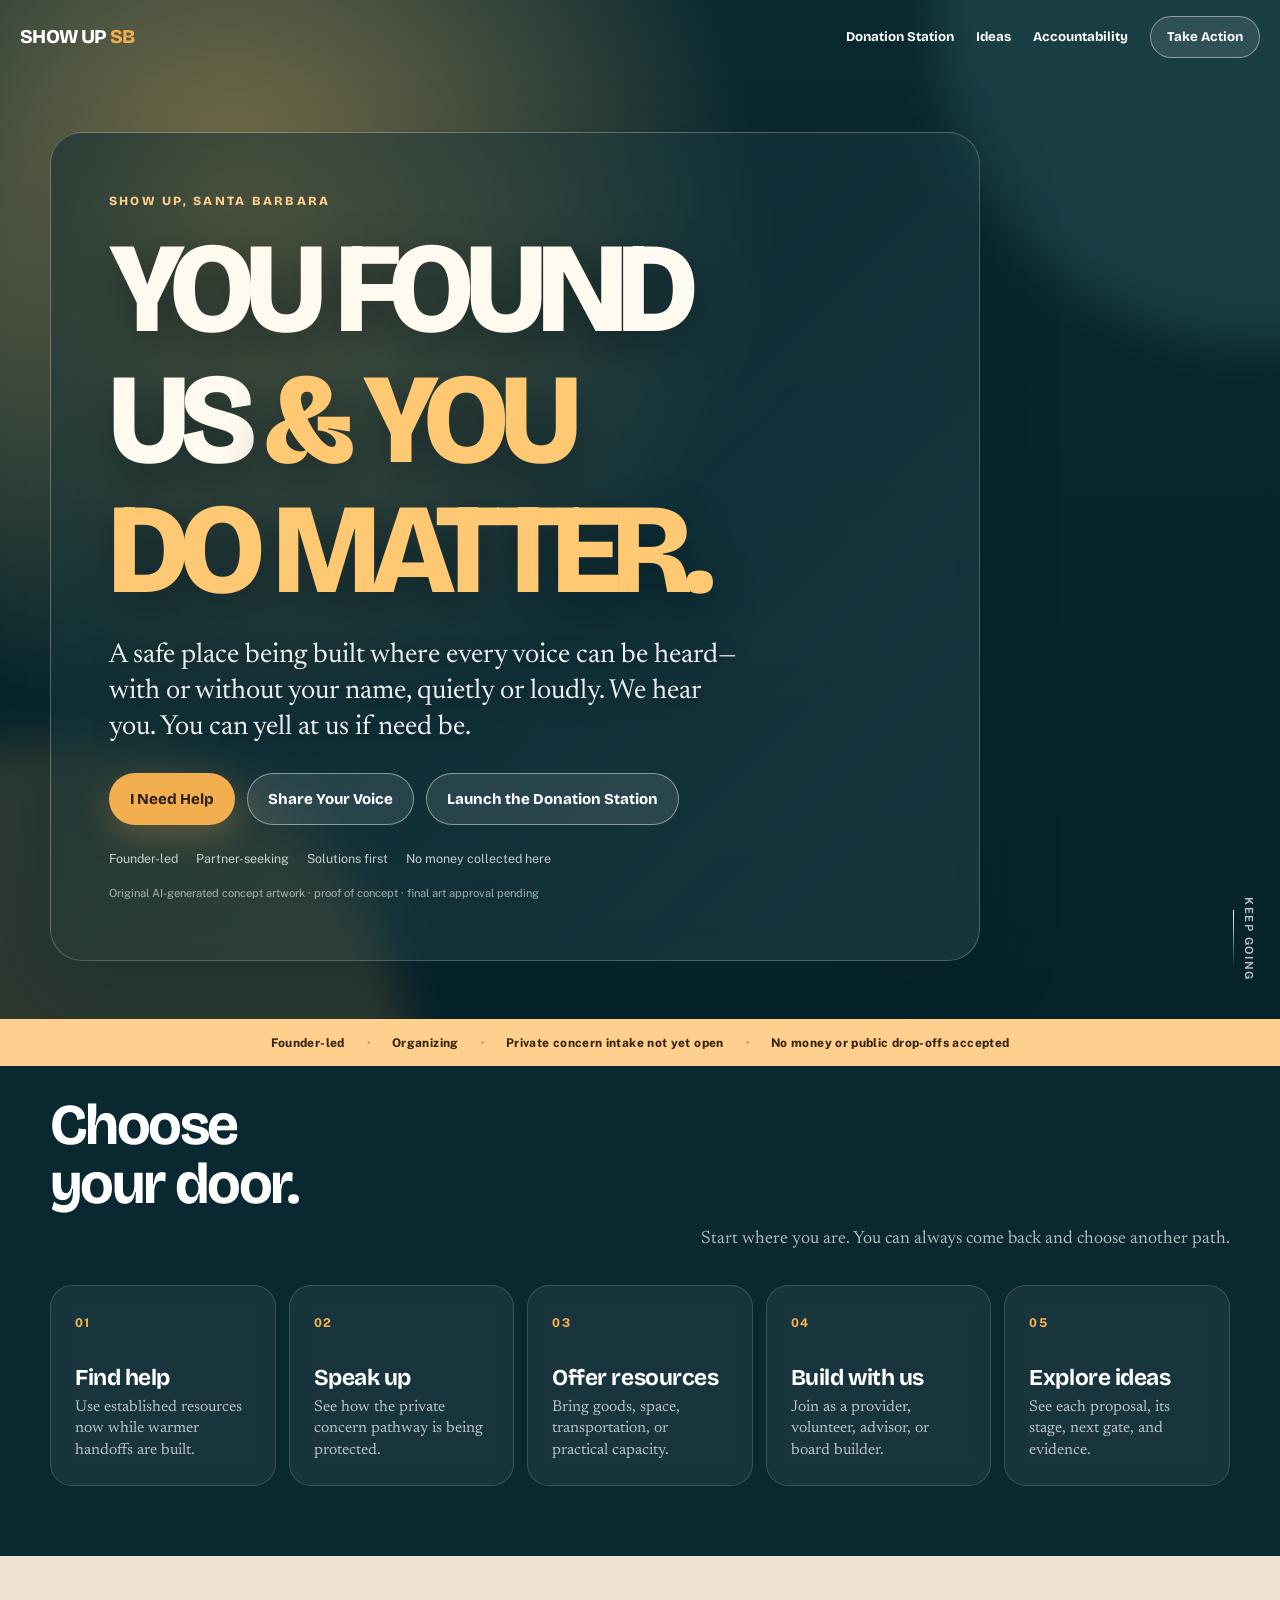
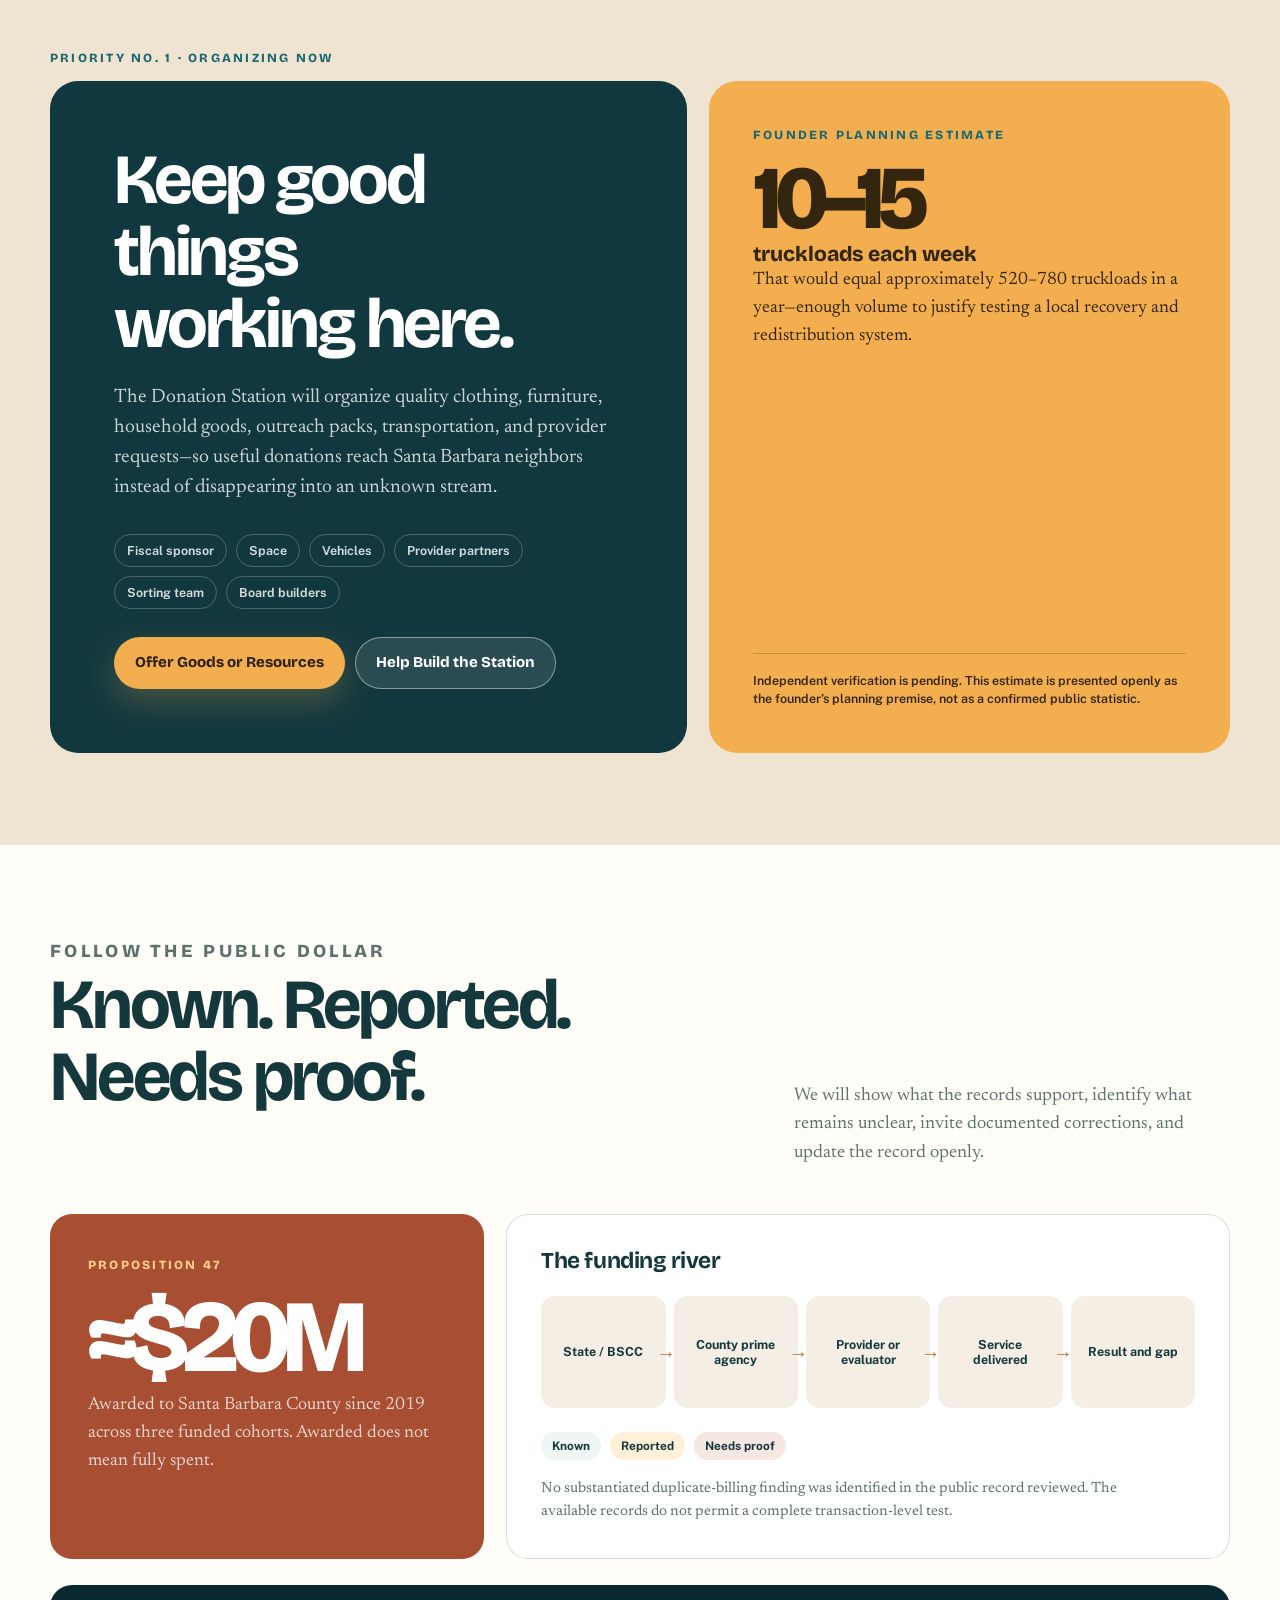
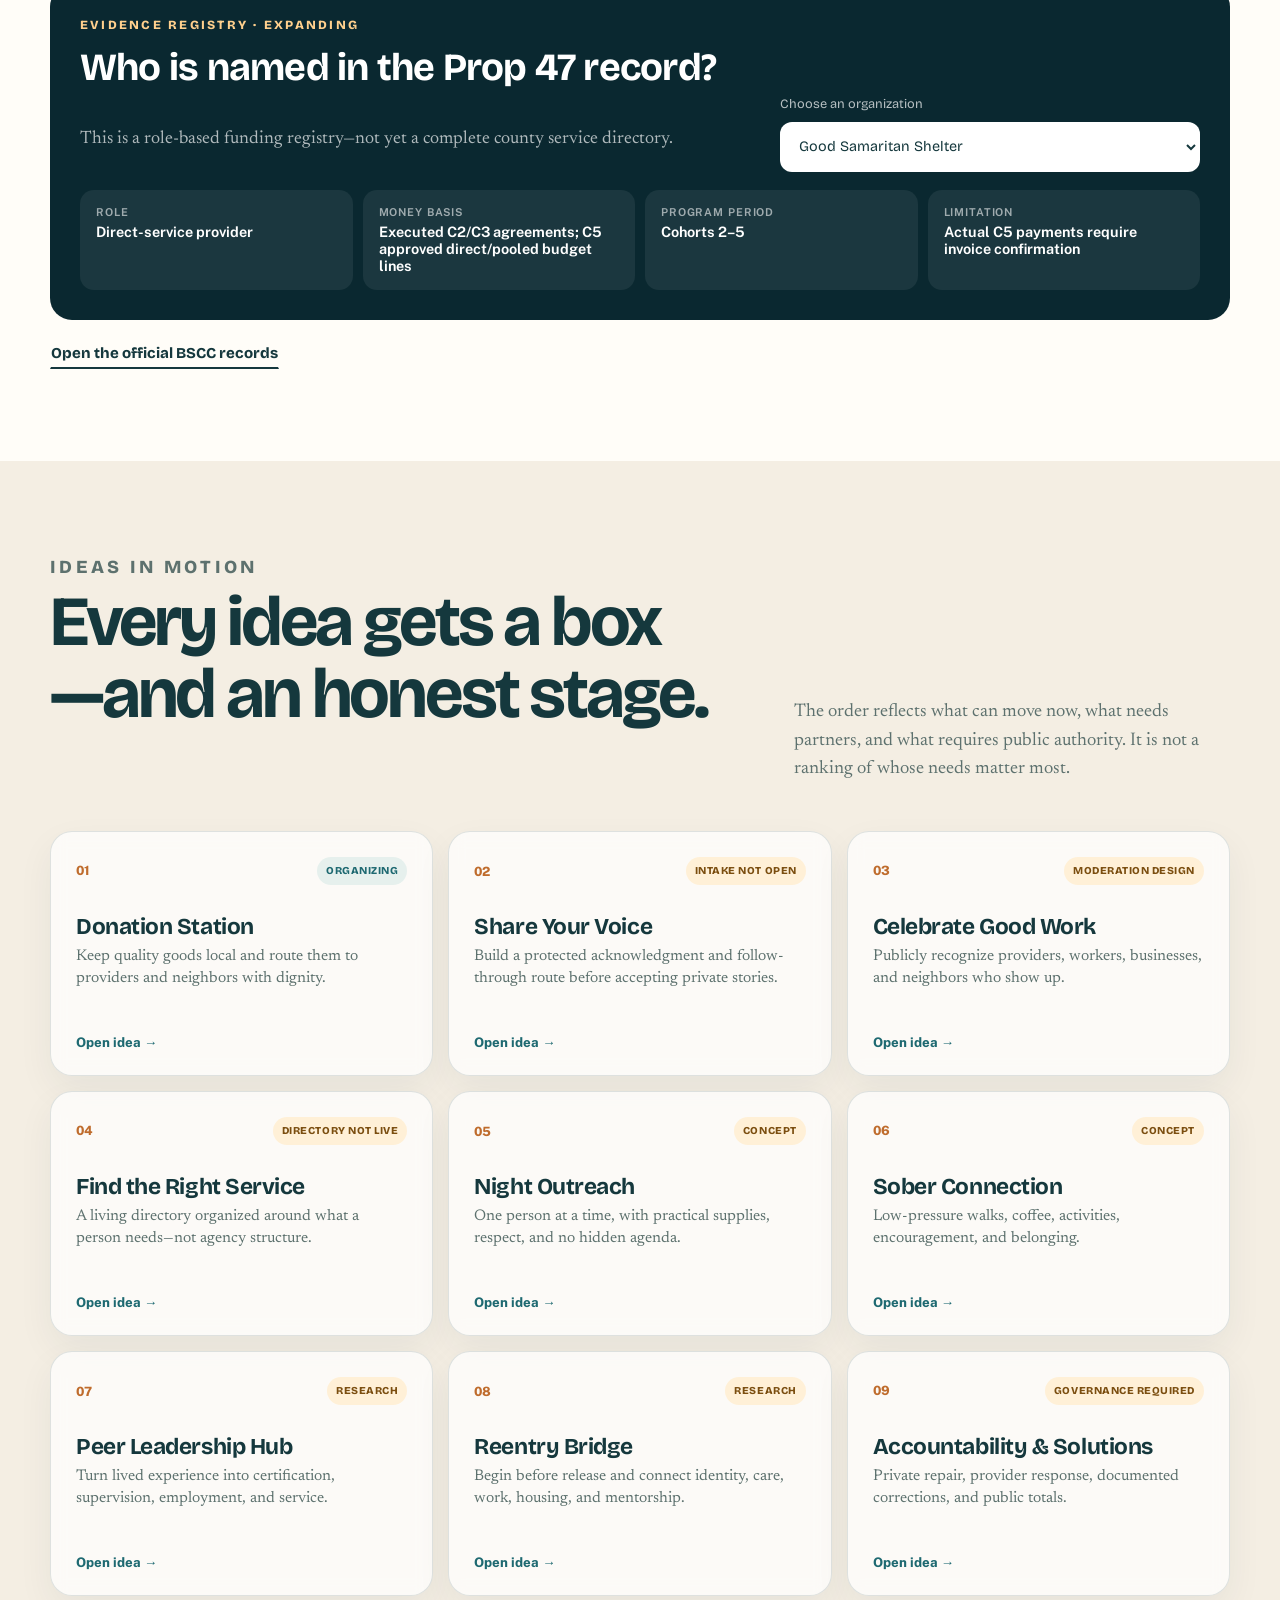
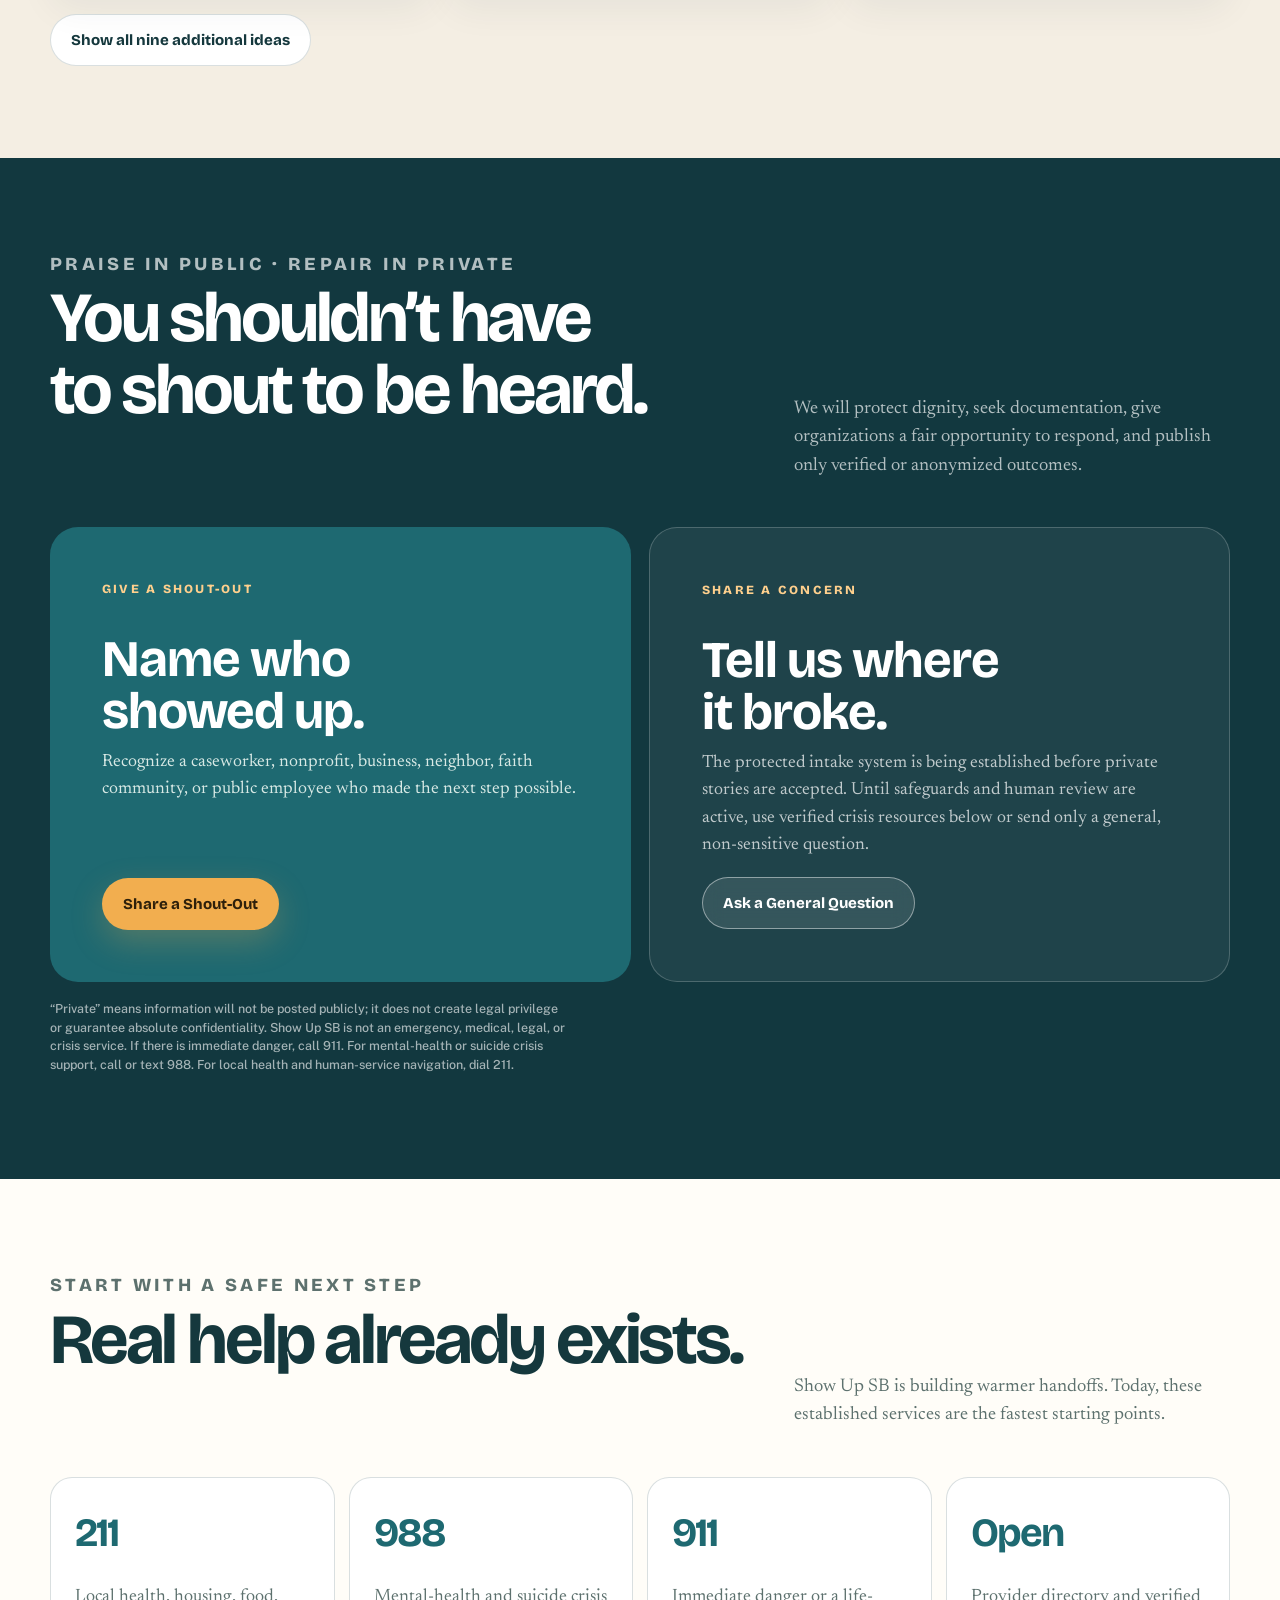
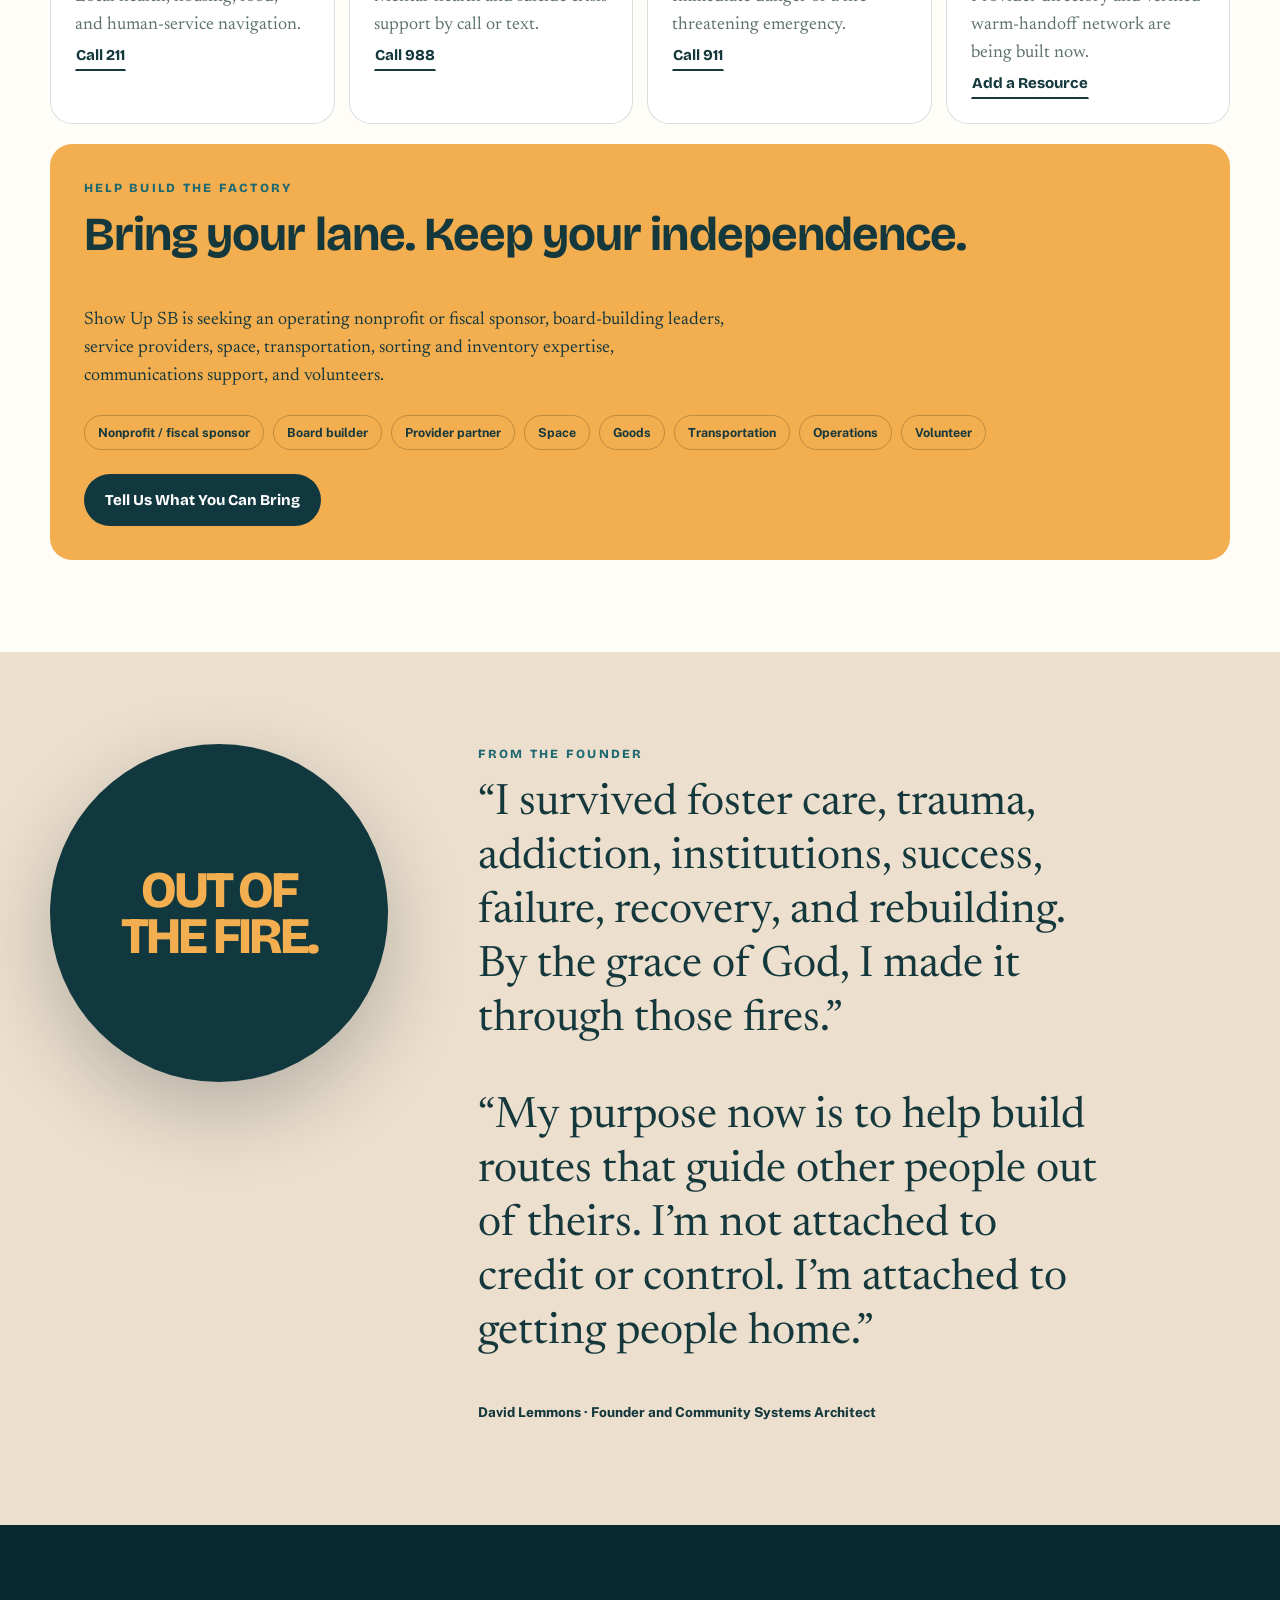
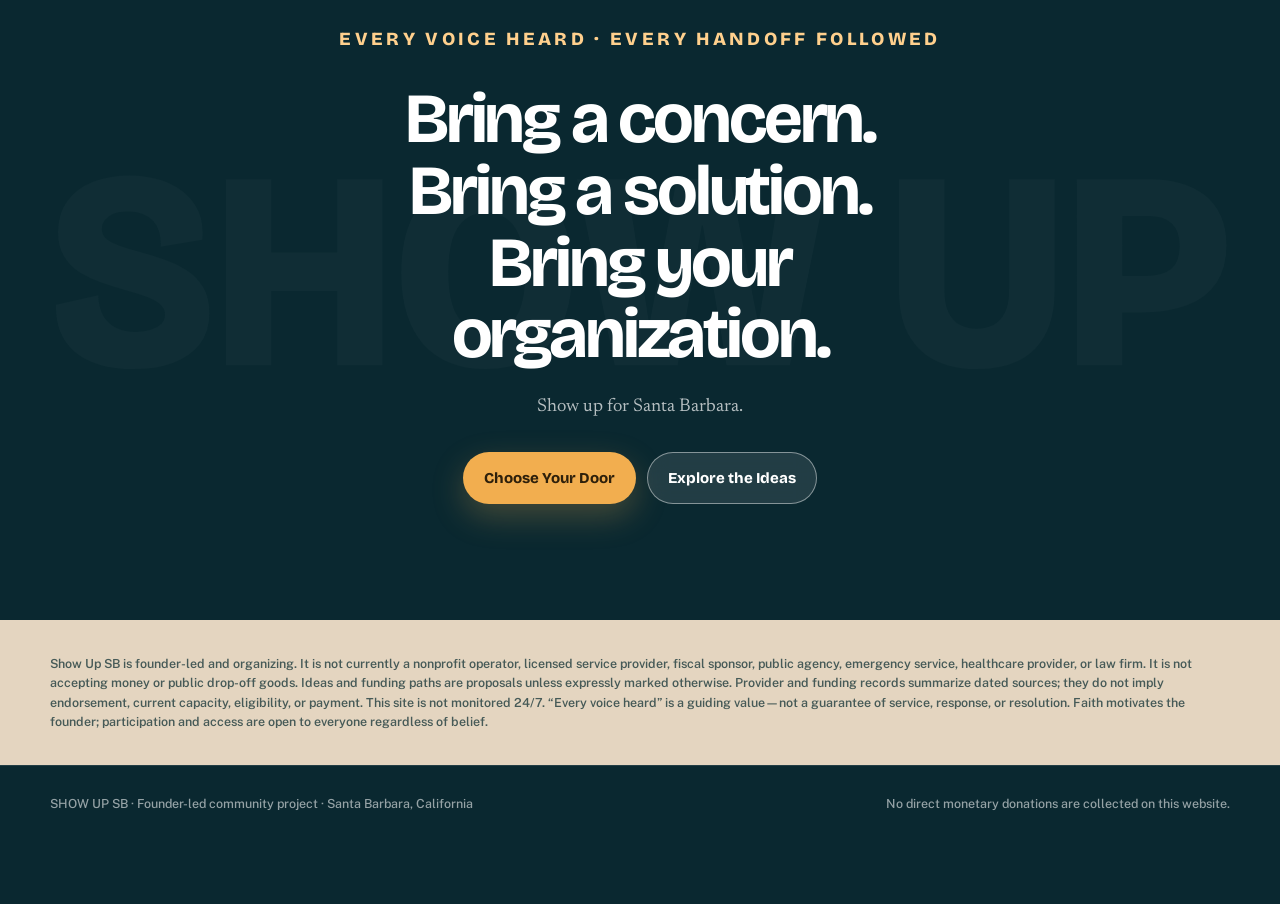
==== index.html @ 374f0cdf "Build warm visual Show Up SB civic funnel" ====
<!doctype html>
<html lang="en">
<head>
  <meta charset="utf-8">
  <meta name="viewport" content="width=device-width,initial-scale=1,viewport-fit=cover">
  <meta name="theme-color" content="#153f46">
  <meta name="description" content="Show Up SB connects Santa Barbara voices, providers, resources, and practical solutions—then follows through.">
  <title>Show Up SB — You Found Us & You Do Matter</title>
  <link rel="preconnect" href="https://fonts.googleapis.com">
  <link rel="preconnect" href="https://fonts.gstatic.com" crossorigin>
  <link href="https://fonts.googleapis.com/css2?family=Bricolage+Grotesque:opsz,wght@12..96,500;12..96,650;12..96,800&family=Newsreader:opsz,wght@6..72,400;6..72,500;6..72,600&family=Public+Sans:wght@500;600;700&display=swap" rel="stylesheet">
  <style>
    :root {
      --night: #12383f;
      --deep: #0a2830;
      --teal: #1e6971;
      --sea: #6fb0b1;
      --sun: #f2ae4f;
      --sun-deep: #bf6c2d;
      --clay: #a84e32;
      --cream: #fffaf0;
      --sand: #efe4d2;
      --paper: #fffdf8;
      --ink: #15383d;
      --muted: #5d716e;
      --line: rgba(21, 56, 61, .16);
      --glass: rgba(255, 250, 240, .14);
      --shadow: 0 28px 80px rgba(7, 31, 37, .24);
      --radius: 22px;
    }

    * { box-sizing: border-box; }
    html { scroll-behavior: smooth; }
    body {
      margin: 0;
      overflow-x: hidden;
      background: var(--paper);
      color: var(--ink);
      font-family: "Newsreader", Georgia, serif;
      font-size: 18px;
      line-height: 1.55;
    }
    body.modal-open { overflow: hidden; }
    a { color: inherit; }
    button, input, select, textarea { font: inherit; }
    button, a { -webkit-tap-highlight-color: transparent; }
    img { max-width: 100%; display: block; }
    h1, h2, h3, .nav, .eyebrow, .button, .status, .metric strong, label, select {
      font-family: "Bricolage Grotesque", "Arial Black", sans-serif;
    }
    h1, h2, h3, p { margin-top: 0; }
    h1, h2, h3 { line-height: 1.02; text-wrap: balance; }
    h2 { font-size: clamp(2.35rem, 5.5vw, 4.8rem); letter-spacing: -.045em; }
    h3 { font-size: 1.42rem; letter-spacing: -.02em; }
    p { max-width: 65ch; }
    :focus-visible { outline: 3px solid var(--sun); outline-offset: 4px; }
    .skip { position: fixed; left: 12px; top: -80px; z-index: 1000; padding: 12px 18px; background: var(--cream); color: var(--ink); border-radius: 10px; }
    .skip:focus { top: 12px; }
    .wrap { width: min(1180px, calc(100% - 40px)); margin-inline: auto; }
    .eyebrow { margin-bottom: 14px; color: var(--teal); font-size: .78rem; font-weight: 800; letter-spacing: .18em; text-transform: uppercase; }
    .eyebrow.light { color: #ffd08d; }
    .section { padding: 92px 0; }
    .section-head { display: grid; grid-template-columns: 1fr minmax(280px, .62fr); align-items: end; gap: 40px; margin-bottom: 42px; }
    .section-head p { margin-bottom: 5px; color: var(--muted); font-size: 1.15rem; }

    .button {
      display: inline-flex;
      align-items: center;
      justify-content: center;
      min-height: 52px;
      padding: 14px 20px;
      border: 1px solid transparent;
      border-radius: 999px;
      font-size: .94rem;
      font-weight: 750;
      line-height: 1.1;
      text-decoration: none;
      cursor: pointer;
      transition: transform .22s ease, box-shadow .22s ease, background .22s ease;
    }
    .button:hover { transform: translateY(-2px); }
    .button.primary { background: var(--sun); color: #2e200b; box-shadow: 0 12px 32px rgba(242, 174, 79, .25); }
    .button.primary:hover { box-shadow: 0 16px 42px rgba(242, 174, 79, .35); }
    .button.secondary { background: rgba(255, 255, 255, .1); border-color: rgba(255, 255, 255, .45); color: white; backdrop-filter: blur(10px); }
    .button.ink { background: var(--night); color: white; }
    .button.line { border-color: var(--line); background: white; color: var(--ink); }
    .button.text { min-height: auto; padding: 6px 0; border-radius: 0; border-bottom: 2px solid currentColor; }

    /* Warm living arrival */
    .arrival {
      position: relative;
      min-height: 100svh;
      isolation: isolate;
      overflow: hidden;
      display: flex;
      align-items: flex-end;
      color: white;
      background: var(--deep);
    }
    .arrival::before {
      content: "";
      position: absolute;
      inset: -7%;
      z-index: -4;
      background: url("santa-barbara-bridge.png") center 47% / cover no-repeat;
      transform: scale(1.035);
      animation: breathe-photo 16s ease-in-out infinite alternate;
    }
    .arrival::after {
      content: "";
      position: absolute;
      inset: 0;
      z-index: -3;
      background:
        radial-gradient(circle at 18% 20%, rgba(255, 196, 104, .48), transparent 40%),
        linear-gradient(180deg, rgba(6, 34, 42, .08) 0%, rgba(6, 34, 42, .36) 42%, rgba(6, 34, 42, .92) 100%),
        linear-gradient(90deg, rgba(9, 45, 52, .64), rgba(9, 45, 52, .08) 70%);
    }
    .aurora { position: absolute; inset: 0; z-index: -2; opacity: .72; filter: blur(22px); pointer-events: none; }
    .aurora::before, .aurora::after {
      content: "";
      position: absolute;
      width: 52vw;
      height: 52vw;
      border-radius: 50%;
      mix-blend-mode: screen;
      animation: drift 13s ease-in-out infinite alternate;
    }
    .aurora::before { left: -20vw; bottom: -30vw; background: rgba(242, 174, 79, .22); }
    .aurora::after { right: -25vw; top: -25vw; background: rgba(111, 176, 177, .22); animation-delay: -6s; }
    .arrival-inner { padding: 132px 0 58px; }
    .glass {
      width: min(930px, 100%);
      padding: clamp(26px, 5vw, 58px);
      border: 1px solid rgba(255, 255, 255, .24);
      border-radius: 32px;
      background: linear-gradient(135deg, rgba(10, 40, 48, .56), rgba(255, 255, 255, .08));
      box-shadow: var(--shadow);
      backdrop-filter: blur(17px) saturate(118%);
      animation: glass-pulse 8s ease-in-out infinite;
    }
    .arrival h1 {
      max-width: 11ch;
      margin-bottom: 22px;
      color: #fffaf0;
      font-size: clamp(3.4rem, 10vw, 8.5rem);
      font-weight: 800;
      letter-spacing: -.065em;
      text-shadow: 0 14px 40px rgba(3, 20, 25, .5);
      transform-origin: center bottom;
      animation: rise-main 1.45s cubic-bezier(.18, .78, .23, 1) both;
    }
    .arrival h1 span { color: #ffc873; }
    .arrival .promise {
      max-width: 42ch;
      margin-bottom: 28px;
      color: rgba(255, 255, 255, .93);
      font-size: clamp(1.18rem, 2.35vw, 1.72rem);
      line-height: 1.3;
      text-shadow: 0 4px 18px rgba(3, 20, 25, .55);
      animation: rise-copy 1.2s cubic-bezier(.18, .78, .23, 1) .4s both;
    }
    .arrival-actions { display: flex; flex-wrap: wrap; gap: 12px; animation: rise-copy 1.1s ease .7s both; }
    .arrival-trust { display: flex; flex-wrap: wrap; gap: 10px 18px; margin-top: 24px; color: rgba(255, 255, 255, .76); font-family: "Public Sans", sans-serif; font-size: .78rem; animation: rise-copy 1.1s ease .9s both; }
    .art-credit { margin: 16px 0 0; color: rgba(255, 255, 255, .6); font-family: "Public Sans", sans-serif; font-size: .7rem; }
    .scroll-cue { position: absolute; right: 24px; bottom: 38px; display: grid; justify-items: center; gap: 8px; color: rgba(255,255,255,.72); font: 650 .7rem "Public Sans", sans-serif; letter-spacing: .14em; text-transform: uppercase; writing-mode: vertical-rl; }
    .scroll-cue::after { content: ""; width: 1px; height: 58px; background: linear-gradient(white, transparent); animation: cue 2s ease-in-out infinite; }

    /* Navigation */
    .nav {
      position: fixed;
      inset: 0 0 auto;
      z-index: 100;
      transition: background .25s ease, box-shadow .25s ease;
    }
    .nav.scrolled { background: rgba(255, 253, 248, .92); color: var(--ink); box-shadow: 0 8px 30px rgba(8, 38, 45, .08); backdrop-filter: blur(15px); }
    .nav:not(.scrolled) { color: white; }
    .nav-inner { width: min(1240px, calc(100% - 32px)); min-height: 74px; margin: auto; display: flex; align-items: center; justify-content: space-between; gap: 20px; }
    .brand { font-weight: 800; letter-spacing: -.035em; text-decoration: none; font-size: 1.22rem; }
    .brand span { color: var(--sun); }
    .nav-links { display: flex; align-items: center; gap: 22px; }
    .nav-links > a { font-size: .83rem; font-weight: 700; text-decoration: none; }
    .nav .button { min-height: 42px; padding: 10px 16px; }
    .nav.scrolled .button.secondary { border-color: var(--line); color: var(--ink); background: white; }

    /* Action router */
    .current-status { background: #ffd08d; color: #35250d; }
    .current-status .wrap { min-height: 48px; display: flex; align-items: center; justify-content: center; gap: 12px 22px; flex-wrap: wrap; padding-block: 9px; font: 750 .75rem "Public Sans", sans-serif; letter-spacing: .03em; text-align: center; }
    .current-status span:not(:last-child)::after { content: "·"; margin-left: 22px; opacity: .48; }
    .router { position: relative; z-index: 5; margin-top: -1px; padding: 30px 0 70px; background: var(--deep); color: white; }
    .router-copy { display: flex; justify-content: space-between; align-items: end; gap: 26px; margin-bottom: 24px; }
    .router h2 { max-width: 10ch; color: white; font-size: clamp(2rem, 4.5vw, 4rem); }
    .router-copy p { color: rgba(255,255,255,.68); margin-bottom: 7px; }
    .door-grid { display: grid; grid-template-columns: repeat(5, 1fr); gap: 13px; }
    .door {
      min-height: 190px;
      padding: 24px;
      border: 1px solid rgba(255,255,255,.15);
      border-radius: var(--radius);
      background: rgba(255,255,255,.06);
      color: white;
      text-decoration: none;
      backdrop-filter: blur(10px);
      transition: transform .25s ease, background .25s ease, border-color .25s ease;
    }
    .door:hover { transform: translateY(-5px); background: rgba(255,255,255,.11); border-color: rgba(255,255,255,.35); }
    .door .number { color: var(--sun); font: 750 .76rem "Public Sans", sans-serif; letter-spacing: .12em; }
    .door h3 { margin: 28px 0 8px; color: white; }
    .door p { margin: 0; color: rgba(255,255,255,.7); font-size: .98rem; line-height: 1.35; }

    /* Donation Station */
    .priority { background: var(--sand); }
    .priority-shell { display: grid; grid-template-columns: minmax(0, 1.1fr) minmax(320px, .9fr); gap: 22px; }
    .priority-main, .priority-side { border-radius: 28px; overflow: hidden; }
    .priority-main { padding: clamp(30px, 5vw, 64px); background: var(--night); color: white; }
    .priority-main h2 { color: white; max-width: 10ch; margin-bottom: 22px; }
    .priority-main .lead { color: rgba(255,255,255,.78); font-size: 1.22rem; }
    .priority-main .button-row { display: flex; flex-wrap: wrap; gap: 10px; margin-top: 28px; }
    .priority-side { padding: clamp(28px, 4vw, 44px); background: var(--sun); color: #33250e; display: flex; flex-direction: column; justify-content: space-between; }
    .priority-side .big { margin: 14px 0 2px; font: 800 clamp(3.7rem, 7vw, 6.8rem)/.9 "Bricolage Grotesque", sans-serif; letter-spacing: -.07em; }
    .priority-side .weekly { font: 760 1.32rem "Bricolage Grotesque", sans-serif; }
    .priority-side .caveat { margin: 24px 0 0; padding-top: 18px; border-top: 1px solid rgba(51,37,14,.24); font: 600 .78rem/1.45 "Public Sans", sans-serif; }
    .needs { display: flex; flex-wrap: wrap; gap: 9px; margin-top: 30px; }
    .need { padding: 8px 12px; border: 1px solid rgba(255,255,255,.23); border-radius: 999px; color: rgba(255,255,255,.82); font: 650 .78rem "Public Sans", sans-serif; }

    /* Accountability */
    .accountability { background: var(--paper); }
    .funding-shell { display: grid; grid-template-columns: .75fr 1.25fr; gap: 22px; }
    .funding-total { padding: 38px; border-radius: var(--radius); background: var(--clay); color: white; }
    .funding-total strong { display: block; margin: 12px 0 8px; font: 800 clamp(4rem, 8vw, 7.4rem)/.9 "Bricolage Grotesque", sans-serif; letter-spacing: -.075em; }
    .funding-total p { margin: 0; color: rgba(255,255,255,.78); }
    .funding-flow { padding: 34px; border: 1px solid var(--line); border-radius: var(--radius); background: white; }
    .flow { display: grid; grid-template-columns: repeat(5, 1fr); align-items: stretch; gap: 8px; margin: 24px 0; }
    .flow-step { position: relative; min-height: 112px; padding: 16px 12px; border-radius: 14px; background: #f4eee4; display: grid; place-content: center; text-align: center; font: 700 .78rem/1.25 "Public Sans", sans-serif; }
    .flow-step:not(:last-child)::after { content: "→"; position: absolute; right: -10px; top: 40%; z-index: 2; color: var(--sun-deep); font-size: 1.2rem; }
    .truth-key { display: flex; flex-wrap: wrap; gap: 9px; }
    .truth { padding: 7px 11px; border-radius: 999px; background: #eff5f2; font: 700 .74rem "Public Sans", sans-serif; }
    .truth.reported { background: #fff0d8; }
    .truth.proof { background: #f7e7e2; }

    /* Provider registry */
    .registry { margin-top: 26px; padding: 30px; border-radius: var(--radius); background: var(--deep); color: white; }
    .registry-top { display: grid; grid-template-columns: 1fr minmax(280px, 420px); align-items: end; gap: 28px; }
    .registry h3 { color: white; font-size: clamp(1.6rem, 3vw, 2.4rem); }
    .registry p { color: rgba(255,255,255,.68); }
    .registry label { display: block; margin-bottom: 8px; color: rgba(255,255,255,.7); font-size: .8rem; }
    .registry select { width: 100%; min-height: 50px; padding: 0 14px; border: 1px solid rgba(255,255,255,.22); border-radius: 12px; background: white; color: var(--ink); font-size: .9rem; }
    .provider-result { display: grid; grid-template-columns: repeat(4, 1fr); gap: 10px; margin-top: 18px; }
    .provider-field { padding: 16px; border-radius: 14px; background: rgba(255,255,255,.07); }
    .provider-field span { display: block; color: rgba(255,255,255,.58); font: 650 .68rem "Public Sans", sans-serif; letter-spacing: .08em; text-transform: uppercase; }
    .provider-field strong { display: block; margin-top: 5px; color: white; font: 650 .9rem "Public Sans", sans-serif; }

    /* Ideas */
    .ideas { background: #f4eee3; }
    .idea-grid { display: grid; grid-template-columns: repeat(3, 1fr); gap: 15px; }
    .idea-card {
      position: relative;
      min-height: 245px;
      padding: 25px;
      border: 1px solid rgba(21,56,61,.13);
      border-radius: var(--radius);
      background: rgba(255,255,255,.72);
      display: flex;
      flex-direction: column;
      box-shadow: 0 14px 36px rgba(21,56,61,.06);
      backdrop-filter: blur(8px);
      transition: transform .24s ease, box-shadow .24s ease, border-color .24s ease;
    }
    .idea-card:hover { transform: translateY(-5px); box-shadow: 0 20px 48px rgba(21,56,61,.1); border-color: rgba(21,56,61,.28); }
    .idea-top { display: flex; align-items: center; justify-content: space-between; gap: 10px; }
    .idea-number { color: var(--sun-deep); font: 800 .8rem "Public Sans", sans-serif; }
    .status { display: inline-flex; padding: 6px 9px; border-radius: 999px; background: #e6f0ed; color: var(--teal); font-size: .66rem; font-weight: 800; letter-spacing: .05em; text-transform: uppercase; }
    .status.build { background: #fff0d7; color: #7b4e10; }
    .status.long { background: #f2e6e2; color: #854531; }
    .idea-card h3 { margin: 30px 0 8px; }
    .idea-card p { margin-bottom: 20px; color: var(--muted); font-size: .97rem; line-height: 1.38; }
    .idea-card .open-idea { margin-top: auto; padding: 0; border: 0; background: none; color: var(--teal); text-align: left; font: 750 .83rem "Public Sans", sans-serif; cursor: pointer; }
    .more-ideas { margin-top: 18px; }
    .more-ideas summary { width: fit-content; list-style: none; cursor: pointer; }
    .more-ideas summary::-webkit-details-marker { display: none; }
    .more-ideas[open] summary { margin-bottom: 18px; }

    /* Voice */
    .voice { background: var(--night); color: white; }
    .voice h2 { color: white; }
    .voice .section-head p { color: rgba(255,255,255,.68); }
    .voice-grid { display: grid; grid-template-columns: 1fr 1fr; gap: 18px; }
    .voice-card { min-height: 360px; padding: clamp(30px, 5vw, 52px); border-radius: 28px; display: flex; flex-direction: column; }
    .voice-card h3 { margin: 20px 0 12px; font-size: clamp(1.9rem, 4vw, 3.4rem); color: white; }
    .voice-card p { font-size: 1.1rem; }
    .voice-card .button { align-self: flex-start; margin-top: auto; }
    .voice-card.praise { background: var(--teal); }
    .voice-card.praise p { color: #d8e9e5; }
    .voice-card.concern { border: 1px solid rgba(255,255,255,.2); background: rgba(255,255,255,.06); }
    .voice-card.concern p { color: rgba(255,255,255,.72); }
    .safety-note { margin-top: 18px; color: rgba(255,255,255,.62); font: 500 .78rem/1.5 "Public Sans", sans-serif; }

    /* Progress, people, founder */
    .progress { background: var(--paper); }
    .metric-grid { display: grid; grid-template-columns: repeat(4, 1fr); gap: 14px; }
    .metric { min-height: 180px; padding: 24px; border: 1px solid var(--line); border-radius: var(--radius); background: white; }
    .metric strong { display: block; margin-bottom: 20px; color: var(--teal); font-size: 2.5rem; letter-spacing: -.05em; }
    .metric p { margin: 0; color: var(--muted); }
    .build-team { margin-top: 20px; padding: 34px; border-radius: var(--radius); background: var(--sun); }
    .build-team h3 { font-size: clamp(1.8rem, 3.7vw, 3rem); }
    .role-list { display: flex; flex-wrap: wrap; gap: 9px; margin: 24px 0; }
    .role-list span { padding: 9px 13px; border: 1px solid rgba(51,37,14,.25); border-radius: 999px; font: 700 .78rem "Public Sans", sans-serif; }

    .founder { background: #ecdfcd; }
    .founder-grid { display: grid; grid-template-columns: .62fr 1.38fr; gap: clamp(32px, 7vw, 90px); align-items: start; }
    .founder-mark { position: sticky; top: 120px; width: 100%; aspect-ratio: 1; border-radius: 50%; background: var(--night); color: var(--sun); display: grid; place-content: center; text-align: center; font: 800 clamp(2rem, 4vw, 4rem)/.9 "Bricolage Grotesque", sans-serif; letter-spacing: -.06em; box-shadow: var(--shadow); }
    .founder blockquote { margin: 0; font-size: clamp(1.55rem, 3.4vw, 2.7rem); line-height: 1.25; }
    .founder blockquote p { max-width: 25ch; }
    .founder .byline { margin-top: 28px; font: 750 .85rem "Public Sans", sans-serif; }

    .final { position: relative; padding: 100px 0 116px; overflow: hidden; background: var(--deep); color: white; text-align: center; }
    .final::before { content: "SHOW UP"; position: absolute; left: 50%; top: 50%; transform: translate(-50%, -50%); color: rgba(255,255,255,.025); font: 800 22vw/1 "Bricolage Grotesque", sans-serif; white-space: nowrap; }
    .final h2 { position: relative; max-width: 13ch; margin: 0 auto 22px; color: white; }
    .final p { position: relative; margin: 0 auto 30px; color: rgba(255,255,255,.7); font-size: 1.16rem; }
    .final .button-row { position: relative; display: flex; justify-content: center; flex-wrap: wrap; gap: 11px; }
    .disclaimer { padding: 34px 0; background: #e4d5c0; }
    .disclaimer p { margin: 0; max-width: none; color: #465a57; font: 560 .78rem/1.55 "Public Sans", sans-serif; }
    footer { padding: 28px 0 90px; border-top: 1px solid rgba(255,255,255,.1); background: var(--deep); color: rgba(255,255,255,.57); font: 500 .78rem/1.55 "Public Sans", sans-serif; }
    footer .wrap { display: flex; justify-content: space-between; gap: 20px; flex-wrap: wrap; }

    /* Dialog drawer */
    dialog { width: min(720px, calc(100% - 24px)); max-height: min(82svh, 820px); margin: auto; padding: 0; border: 0; border-radius: 26px; color: var(--ink); background: var(--paper); box-shadow: 0 30px 100px rgba(6, 30, 36, .45); }
    dialog::backdrop { background: rgba(5, 26, 31, .72); backdrop-filter: blur(7px); }
    .dialog-inner { padding: clamp(26px, 5vw, 48px); }
    .dialog-head { display: flex; justify-content: space-between; gap: 20px; align-items: start; }
    .dialog-head h2 { max-width: 12ch; font-size: clamp(2.1rem, 5vw, 3.7rem); }
    .close { flex: 0 0 auto; width: 44px; height: 44px; border: 1px solid var(--line); border-radius: 50%; background: white; color: var(--ink); cursor: pointer; font-size: 1.3rem; }
    .dialog-grid { display: grid; grid-template-columns: 1fr 1fr; gap: 14px; margin: 28px 0; }
    .dialog-box { padding: 18px; border-radius: 15px; background: #f3ede3; }
    .dialog-box b { display: block; margin-bottom: 5px; font: 750 .76rem "Public Sans", sans-serif; text-transform: uppercase; letter-spacing: .08em; color: var(--teal); }
    .dialog-box p { margin: 0; font-size: .98rem; }
    .dialog-actions { display: flex; flex-wrap: wrap; gap: 9px; }

    .mobile-actions { display: none; }

    @keyframes rise-main { from { opacity: 0; transform: translateY(75px) rotateX(28deg); filter: blur(9px); } to { opacity: 1; transform: translateY(0) rotateX(0); filter: blur(0); } }
    @keyframes rise-copy { from { opacity: 0; transform: translateY(34px); } to { opacity: 1; transform: translateY(0); } }
    @keyframes breathe-photo { from { transform: scale(1.035) translate3d(0,0,0); } to { transform: scale(1.075) translate3d(-.5%, -.4%, 0); } }
    @keyframes drift { from { transform: translate3d(0,0,0) scale(.92); } to { transform: translate3d(8%, -5%, 0) scale(1.08); } }
    @keyframes glass-pulse { 0%,100% { background-color: rgba(10,40,48,.16); } 50% { background-color: rgba(10,40,48,.25); } }
    @keyframes cue { 0%,100% { opacity: .35; transform: scaleY(.72); transform-origin: top; } 50% { opacity: 1; transform: scaleY(1); } }

    @media (max-width: 940px) {
      .nav-links > a:not(.button) { display: none; }
      .door-grid, .metric-grid { grid-template-columns: 1fr 1fr; }
      .priority-shell, .funding-shell, .founder-grid { grid-template-columns: 1fr; }
      .founder-mark { position: static; max-width: 230px; }
      .idea-grid { grid-template-columns: 1fr 1fr; }
      .flow { grid-template-columns: 1fr; }
      .flow-step { min-height: auto; }
      .flow-step:not(:last-child)::after { content: "↓"; left: 50%; right: auto; top: auto; bottom: -13px; transform: translateX(-50%); }
      .provider-result { grid-template-columns: 1fr 1fr; }
    }
    @media (max-width: 680px) {
      body { font-size: 17px; padding-bottom: 68px; }
      .wrap { width: min(100% - 28px, 1180px); }
      .section { padding: 68px 0; }
      .section-head, .registry-top { grid-template-columns: 1fr; gap: 16px; }
      .arrival { min-height: 100svh; }
      .arrival::before { background-position: 58% center; }
      .arrival-inner { padding: 110px 0 34px; }
      .glass { padding: 25px 20px; border-radius: 24px; }
      .arrival h1 { max-width: 10ch; font-size: clamp(3.1rem, 16vw, 5.7rem); }
      .arrival .promise { font-size: 1.14rem; }
      .arrival-actions .button { width: 100%; }
      .scroll-cue { display: none; }
      .nav-inner { min-height: 64px; }
      .nav-links .button { display: none; }
      .current-status .wrap { display: block; padding-block: 10px; }
      .current-status span { display: block; }
      .current-status span:not(:last-child)::after { content: ""; margin: 0; }
      .router { padding-bottom: 50px; }
      .router-copy { display: block; }
      .router-copy p { margin-top: 12px; }
      .door-grid, .idea-grid, .voice-grid, .metric-grid { grid-template-columns: 1fr; }
      .door { min-height: 155px; }
      .priority-side .big { font-size: 4.7rem; }
      .funding-total { padding: 28px; }
      .registry { padding: 22px; }
      .provider-result { grid-template-columns: 1fr; }
      .idea-card { min-height: 210px; }
      .voice-card { min-height: 330px; }
      .dialog-grid { grid-template-columns: 1fr; }
      .mobile-actions { position: fixed; z-index: 90; inset: auto 8px 8px; display: grid; grid-template-columns: 1fr 1fr; gap: 7px; padding: 7px; border: 1px solid rgba(255,255,255,.18); border-radius: 999px; background: rgba(10,40,48,.9); backdrop-filter: blur(14px); box-shadow: 0 14px 40px rgba(5,26,31,.28); }
      .mobile-actions .button { min-height: 46px; padding: 11px 13px; font-size: .8rem; }
      footer { padding-bottom: 32px; }
    }
    @media (prefers-reduced-motion: reduce) {
      html { scroll-behavior: auto; }
      *, *::before, *::after { animation-duration: .001ms !important; animation-iteration-count: 1 !important; transition-duration: .001ms !important; }
    }
  </style>
</head>
<body>
  <a class="skip" href="#main">Skip to main content</a>

  <header class="nav" id="nav">
    <div class="nav-inner">
      <a class="brand" href="#top" data-track="nav_home">SHOW UP <span>SB</span></a>
      <nav class="nav-links" aria-label="Main navigation">
        <a href="#priority" data-track="nav_donation">Donation Station</a>
        <a href="#ideas" data-track="nav_ideas">Ideas</a>
        <a href="#accountability" data-track="nav_accountability">Accountability</a>
        <a class="button secondary" href="#paths" data-track="nav_take_action">Take Action</a>
      </nav>
    </div>
  </header>

  <section class="arrival" id="top" aria-labelledby="arrival-title">
    <div class="aurora" aria-hidden="true"></div>
    <div class="wrap arrival-inner">
      <div class="glass">
        <p class="eyebrow light">Show Up, Santa Barbara</p>
        <h1 id="arrival-title">YOU FOUND US <span>&amp; YOU DO MATTER.</span></h1>
        <p class="promise">A safe place being built where every voice can be heard—with or without your name, quietly or loudly. We hear you. You can yell at us if need be.</p>
        <div class="arrival-actions">
          <a class="button primary" href="#help" data-track="secure_route_opened">I Need Help</a>
          <a class="button secondary" href="#paths" data-track="secure_route_opened">Share Your Voice</a>
          <a class="button secondary" href="#priority" data-track="hero_donation_station">Launch the Donation Station</a>
        </div>
        <div class="arrival-trust">
          <span>Founder-led</span><span>Partner-seeking</span><span>Solutions first</span><span>No money collected here</span>
        </div>
        <p class="art-credit">Original AI-generated concept artwork · proof of concept · final art approval pending</p>
      </div>
    </div>
    <span class="scroll-cue" aria-hidden="true">Keep going</span>
  </section>

  <aside class="current-status" aria-label="Current project status">
    <div class="wrap"><span>Founder-led</span><span>Organizing</span><span>Private concern intake not yet open</span><span>No money or public drop-offs accepted</span></div>
  </aside>

  <main id="main">
    <section class="router" id="paths">
      <div class="wrap">
        <div class="router-copy">
          <h2>Choose your door.</h2>
          <p>Start where you are. You can always come back and choose another path.</p>
        </div>
        <div class="door-grid">
          <a class="door" href="#help" data-track="secure_route_opened"><span class="number">01</span><h3>Find help</h3><p>Use established resources now while warmer handoffs are built.</p></a>
          <a class="door" href="#voice" data-track="secure_route_opened"><span class="number">02</span><h3>Speak up</h3><p>See how the private concern pathway is being protected.</p></a>
          <a class="door" href="#priority" data-track="door_resources"><span class="number">03</span><h3>Offer resources</h3><p>Bring goods, space, transportation, or practical capacity.</p></a>
          <a class="door" href="#team" data-track="door_partner"><span class="number">04</span><h3>Build with us</h3><p>Join as a provider, volunteer, advisor, or board builder.</p></a>
          <a class="door" href="#ideas" data-track="door_evidence"><span class="number">05</span><h3>Explore ideas</h3><p>See each proposal, its stage, next gate, and evidence.</p></a>
        </div>
      </div>
    </section>

    <section class="section priority" id="priority">
      <div class="wrap">
        <p class="eyebrow">Priority No. 1 · Organizing now</p>
        <div class="priority-shell">
          <article class="priority-main">
            <h2>Keep good things working here.</h2>
            <p class="lead">The Donation Station will organize quality clothing, furniture, household goods, outreach packs, transportation, and provider requests—so useful donations reach Santa Barbara neighbors instead of disappearing into an unknown stream.</p>
            <div class="needs" aria-label="Donation Station needs">
              <span class="need">Fiscal sponsor</span><span class="need">Space</span><span class="need">Vehicles</span><span class="need">Provider partners</span><span class="need">Sorting team</span><span class="need">Board builders</span>
            </div>
            <div class="button-row">
              <a class="button primary" href="mailto:sb.david.j.lemmons@gmail.com?subject=SHOW%20UP%20SB%20%E2%80%94%20Donation%20Station%20offer&body=I%20can%20offer%3A%20" data-track="donation_offer">Offer Goods or Resources</a>
              <a class="button secondary" href="mailto:sb.david.j.lemmons@gmail.com?subject=SHOW%20UP%20SB%20%E2%80%94%20Donation%20Station%20partner" data-track="donation_partner">Help Build the Station</a>
            </div>
          </article>
          <aside class="priority-side">
            <div>
              <p class="eyebrow">Founder planning estimate</p>
              <div class="big">10–15</div>
              <div class="weekly">truckloads each week</div>
              <p>That would equal approximately 520–780 truckloads in a year—enough volume to justify testing a local recovery and redistribution system.</p>
            </div>
            <p class="caveat">Independent verification is pending. This estimate is presented openly as the founder’s planning premise, not as a confirmed public statistic.</p>
          </aside>
        </div>
      </div>
    </section>

    <section class="section accountability" id="accountability">
      <div class="wrap">
        <div class="section-head">
          <div><p class="eyebrow">Follow the public dollar</p><h2>Known. Reported. Needs proof.</h2></div>
          <p>We will show what the records support, identify what remains unclear, invite documented corrections, and update the record openly.</p>
        </div>
        <div class="funding-shell">
          <article class="funding-total">
            <span class="eyebrow light">Proposition 47</span>
            <strong>≈$20M</strong>
            <p>Awarded to Santa Barbara County since 2019 across three funded cohorts. Awarded does not mean fully spent.</p>
          </article>
          <article class="funding-flow">
            <h3>The funding river</h3>
            <div class="flow" aria-label="Funding accountability flow">
              <div class="flow-step">State / BSCC</div>
              <div class="flow-step">County prime agency</div>
              <div class="flow-step">Provider or evaluator</div>
              <div class="flow-step">Service delivered</div>
              <div class="flow-step">Result and gap</div>
            </div>
            <div class="truth-key"><span class="truth">Known</span><span class="truth reported">Reported</span><span class="truth proof">Needs proof</span></div>
            <p style="margin:18px 0 0;color:var(--muted);font-size:.92rem">No substantiated duplicate-billing finding was identified in the public record reviewed. The available records do not permit a complete transaction-level test.</p>
          </article>
        </div>

        <section class="registry" aria-labelledby="provider-title">
          <div class="registry-top">
            <div><p class="eyebrow light">Evidence registry · expanding</p><h3 id="provider-title">Who is named in the Prop 47 record?</h3><p>This is a role-based funding registry—not yet a complete county service directory.</p></div>
            <div>
              <label for="provider-select">Choose an organization</label>
              <select id="provider-select" data-track="provider_select">
                <option value="goodsam">Good Samaritan Shelter</option>
                <option value="fsa">Family Service Agency of Santa Barbara County</option>
                <option value="bwell">County Behavioral Wellness / Behavioral Health</option>
                <option value="pd">County Public Defender</option>
                <option value="sheriff">Santa Barbara County Sheriff’s Office</option>
                <option value="da">Santa Barbara County District Attorney</option>
                <option value="rda">Resource Development Associates</option>
                <option value="ucsb">UC Santa Barbara / The Regents</option>
                <option value="cada">Council on Alcoholism and Drug Abuse</option>
                <option value="tarzana">Tarzana Treatment Centers</option>
              </select>
            </div>
          </div>
              <div class="provider-result" id="provider-result" aria-live="polite"></div>
        </section>
        <p style="margin:18px 0 0"><a class="button text" href="https://www.bscc.ca.gov/s_bsccprop47/" rel="noopener" target="_blank" data-track="prop47_source">Open the official BSCC records</a></p>
      </div>
    </section>

    <section class="section ideas" id="ideas">
      <div class="wrap">
        <div class="section-head">
          <div><p class="eyebrow">Ideas in motion</p><h2>Every idea gets a box—and an honest stage.</h2></div>
          <p>The order reflects what can move now, what needs partners, and what requires public authority. It is not a ranking of whose needs matter most.</p>
        </div>
        <div class="idea-grid">
          <article class="idea-card"><div class="idea-top"><span class="idea-number">01</span><span class="status">Organizing</span></div><h3>Donation Station</h3><p>Keep quality goods local and route them to providers and neighbors with dignity.</p><button class="open-idea" data-idea="donation" data-track="idea_donation">Open idea →</button></article>
          <article class="idea-card"><div class="idea-top"><span class="idea-number">02</span><span class="status build">Intake not open</span></div><h3>Share Your Voice</h3><p>Build a protected acknowledgment and follow-through route before accepting private stories.</p><button class="open-idea" data-idea="voice" data-track="secure_route_opened">Open idea →</button></article>
          <article class="idea-card"><div class="idea-top"><span class="idea-number">03</span><span class="status build">Moderation design</span></div><h3>Celebrate Good Work</h3><p>Publicly recognize providers, workers, businesses, and neighbors who show up.</p><button class="open-idea" data-idea="recognition" data-track="idea_recognition">Open idea →</button></article>
          <article class="idea-card"><div class="idea-top"><span class="idea-number">04</span><span class="status build">Directory not live</span></div><h3>Find the Right Service</h3><p>A living directory organized around what a person needs—not agency structure.</p><button class="open-idea" data-idea="directory" data-track="idea_directory">Open idea →</button></article>
          <article class="idea-card"><div class="idea-top"><span class="idea-number">05</span><span class="status build">Concept</span></div><h3>Night Outreach</h3><p>One person at a time, with practical supplies, respect, and no hidden agenda.</p><button class="open-idea" data-idea="outreach" data-track="idea_outreach">Open idea →</button></article>
          <article class="idea-card"><div class="idea-top"><span class="idea-number">06</span><span class="status build">Concept</span></div><h3>Sober Connection</h3><p>Low-pressure walks, coffee, activities, encouragement, and belonging.</p><button class="open-idea" data-idea="sober" data-track="idea_sober">Open idea →</button></article>
          <article class="idea-card"><div class="idea-top"><span class="idea-number">07</span><span class="status build">Research</span></div><h3>Peer Leadership Hub</h3><p>Turn lived experience into certification, supervision, employment, and service.</p><button class="open-idea" data-idea="peer" data-track="idea_peer">Open idea →</button></article>
          <article class="idea-card"><div class="idea-top"><span class="idea-number">08</span><span class="status build">Research</span></div><h3>Reentry Bridge</h3><p>Begin before release and connect identity, care, work, housing, and mentorship.</p><button class="open-idea" data-idea="reentry" data-track="idea_reentry">Open idea →</button></article>
          <article class="idea-card"><div class="idea-top"><span class="idea-number">09</span><span class="status build">Governance required</span></div><h3>Accountability & Solutions</h3><p>Private repair, provider response, documented corrections, and public totals.</p><button class="open-idea" data-idea="accountability" data-track="secure_route_opened">Open idea →</button></article>
        </div>
        <details class="more-ideas">
          <summary class="button line" data-track="ideas_show_all">Show all nine additional ideas</summary>
          <div class="idea-grid">
            <article class="idea-card"><div class="idea-top"><span class="idea-number">10</span><span class="status build">Partner needed</span></div><h3>Work & Learning Bridge</h3><p>Local hiring, education, benefits navigation, and mentorship that helps work stick.</p><button class="open-idea" data-idea="work" data-track="idea_work">Open idea →</button></article>
            <article class="idea-card"><div class="idea-top"><span class="idea-number">11</span><span class="status build">Safeguarding co-design</span></div><h3>Family & Teen Bridge</h3><p>Support reconnection while protecting children, parents, and family choice.</p><button class="open-idea" data-idea="family" data-track="idea_family">Open idea →</button></article>
            <article class="idea-card"><div class="idea-top"><span class="idea-number">12</span><span class="status build">Women-led design</span></div><h3>Women’s Reentry Track</h3><p>A separate pathway designed and led by women with relevant lived experience.</p><button class="open-idea" data-idea="women" data-track="idea_women">Open idea →</button></article>
            <article class="idea-card"><div class="idea-top"><span class="idea-number">13</span><span class="status long">Public authority</span></div><h3>Alternative Sentencing</h3><p>Structured, lawful work-and-learning pathways for eligible voluntary participants.</p><button class="open-idea" data-idea="sentencing" data-track="idea_sentencing">Open idea →</button></article>
            <article class="idea-card"><div class="idea-top"><span class="idea-number">14</span><span class="status long">Feasibility</span></div><h3>Reentry Campus</h3><p>Explore program improvements at the active Calle Real custody campus—not a fictional vacant farm.</p><button class="open-idea" data-idea="campus" data-track="idea_campus">Open idea →</button></article>
            <article class="idea-card"><div class="idea-top"><span class="idea-number">15</span><span class="status long">Privacy + legal design</span></div><h3>Shared Referral Status</h3><p>Consent-based handoff status without exposing private health or recovery details.</p><button class="open-idea" data-idea="referral" data-track="idea_referral">Open idea →</button></article>
            <article class="idea-card"><div class="idea-top"><span class="idea-number">16</span><span class="status build">Concept</span></div><h3>Nonprofit Fleet Alliance</h3><p>Pool buying power and hand down safe vehicles under transparent rules.</p><button class="open-idea" data-idea="fleet" data-track="idea_fleet">Open idea →</button></article>
            <article class="idea-card"><div class="idea-top"><span class="idea-number">17</span><span class="status long">Long-term concept</span></div><h3>Housing & Community Hub</h3><p>A partner-led physical home for connection, navigation, learning, and practical help.</p><button class="open-idea" data-idea="housing" data-track="idea_housing">Open idea →</button></article>
            <article class="idea-card"><div class="idea-top"><span class="idea-number">18</span><span class="status build">Researching</span></div><h3>Funding Transparency</h3><p>Map public funding, providers, reported services, outcomes, and unresolved questions.</p><button class="open-idea" data-idea="funding" data-track="idea_funding">Open idea →</button></article>
          </div>
        </details>
      </div>
    </section>

    <section class="section voice" id="voice">
      <div class="wrap">
        <div class="section-head">
          <div><p class="eyebrow light">Praise in public · repair in private</p><h2>You shouldn’t have to shout to be heard.</h2></div>
          <p>We will protect dignity, seek documentation, give organizations a fair opportunity to respond, and publish only verified or anonymized outcomes.</p>
        </div>
        <div class="voice-grid">
          <article class="voice-card praise">
            <span class="eyebrow light">Give a shout-out</span>
            <h3>Name who showed up.</h3>
            <p>Recognize a caseworker, nonprofit, business, neighbor, faith community, or public employee who made the next step possible.</p>
            <a class="button primary" href="mailto:sb.david.j.lemmons@gmail.com?subject=SHOW%20UP%20SB%20%E2%80%94%20Shout-Out&body=Who%20showed%20up%3F%20%0AWhat%20did%20they%20do%3F%20%0AMay%20we%20contact%20you%20before%20publishing%3F%20" data-track="shoutout_start">Share a Shout-Out</a>
          </article>
          <article class="voice-card concern">
            <span class="eyebrow light">Share a concern</span>
            <h3>Tell us where it broke.</h3>
            <p>The protected intake system is being established before private stories are accepted. Until safeguards and human review are active, use verified crisis resources below or send only a general, non-sensitive question.</p>
            <a class="button secondary" href="mailto:sb.david.j.lemmons@gmail.com?subject=SHOW%20UP%20SB%20%E2%80%94%20General%20question&body=Please%20do%20not%20include%20medical%2C%20substance-use%2C%20legal%2C%20or%20other%20sensitive%20personal%20details%20in%20email.%20My%20general%20question%3A%20" data-track="concern_general">Ask a General Question</a>
          </article>
        </div>
        <p class="safety-note">“Private” means information will not be posted publicly; it does not create legal privilege or guarantee absolute confidentiality. Show Up SB is not an emergency, medical, legal, or crisis service. If there is immediate danger, call 911. For mental-health or suicide crisis support, call or text 988. For local health and human-service navigation, dial 211.</p>
      </div>
    </section>

    <section class="section progress" id="help">
      <div class="wrap">
        <div class="section-head">
          <div><p class="eyebrow">Start with a safe next step</p><h2>Real help already exists.</h2></div>
          <p>Show Up SB is building warmer handoffs. Today, these established services are the fastest starting points.</p>
        </div>
        <div class="metric-grid">
          <article class="metric"><strong>211</strong><p>Local health, housing, food, and human-service navigation.</p><a class="button text" href="tel:211" data-track="resource_211">Call 211</a></article>
          <article class="metric"><strong>988</strong><p>Mental-health and suicide crisis support by call or text.</p><a class="button text" href="tel:988" data-track="resource_988">Call 988</a></article>
          <article class="metric"><strong>911</strong><p>Immediate danger or a life-threatening emergency.</p><a class="button text" href="tel:911" data-track="resource_911">Call 911</a></article>
          <article class="metric"><strong>Open</strong><p>Provider directory and verified warm-handoff network are being built now.</p><a class="button text" href="mailto:sb.david.j.lemmons@gmail.com?subject=SHOW%20UP%20SB%20%E2%80%94%20Provider%20directory" data-track="directory_contribute">Add a Resource</a></article>
        </div>
        <section class="build-team" id="team">
          <p class="eyebrow">Help build the factory</p>
          <h3>Bring your lane. Keep your independence.</h3>
          <p>Show Up SB is seeking an operating nonprofit or fiscal sponsor, board-building leaders, service providers, space, transportation, sorting and inventory expertise, communications support, and volunteers.</p>
          <div class="role-list"><span>Nonprofit / fiscal sponsor</span><span>Board builder</span><span>Provider partner</span><span>Space</span><span>Goods</span><span>Transportation</span><span>Operations</span><span>Volunteer</span></div>
          <a class="button ink" href="mailto:sb.david.j.lemmons@gmail.com?subject=SHOW%20UP%20SB%20%E2%80%94%20I%20can%20help&body=My%20name%2Forganization%3A%20%0AWhat%20I%20can%20offer%3A%20%0ABest%20way%20to%20reach%20me%3A%20" data-track="partner_start">Tell Us What You Can Bring</a>
        </section>
      </div>
    </section>

    <section class="section founder" id="founder">
      <div class="wrap founder-grid">
        <div class="founder-mark" aria-hidden="true">OUT OF<br>THE FIRE.</div>
        <div>
          <p class="eyebrow">From the founder</p>
          <blockquote>
            <p>“I survived foster care, trauma, addiction, institutions, success, failure, recovery, and rebuilding. By the grace of God, I made it through those fires.”</p>
            <p>“My purpose now is to help build routes that guide other people out of theirs. I’m not attached to credit or control. I’m attached to getting people home.”</p>
          </blockquote>
          <p class="byline">David Lemmons · Founder and Community Systems Architect</p>
        </div>
      </div>
    </section>

    <section class="final">
      <div class="wrap">
        <p class="eyebrow light">Every voice heard · every handoff followed</p>
        <h2>Bring a concern. Bring a solution. Bring your organization.</h2>
        <p>Show up for Santa Barbara.</p>
        <div class="button-row"><a class="button primary" href="#paths" data-track="final_take_action">Choose Your Door</a><a class="button secondary" href="#ideas" data-track="final_explore">Explore the Ideas</a></div>
      </div>
    </section>
  </main>

  <aside class="disclaimer">
    <div class="wrap"><p>Show Up SB is founder-led and organizing. It is not currently a nonprofit operator, licensed service provider, fiscal sponsor, public agency, emergency service, healthcare provider, or law firm. It is not accepting money or public drop-off goods. Ideas and funding paths are proposals unless expressly marked otherwise. Provider and funding records summarize dated sources; they do not imply endorsement, current capacity, eligibility, or payment. This site is not monitored 24/7. “Every voice heard” is a guiding value—not a guarantee of service, response, or resolution. Faith motivates the founder; participation and access are open to everyone regardless of belief.</p></div>
  </aside>

  <footer>
    <div class="wrap">
      <span>SHOW UP SB · Founder-led community project · Santa Barbara, California</span>
      <span>No direct monetary donations are collected on this website.</span>
    </div>
  </footer>

  <div class="mobile-actions" aria-label="Quick actions">
    <a class="button primary" href="#help" data-track="mobile_help">I Need Help</a>
    <a class="button secondary" href="#paths" data-track="mobile_action">Take Action</a>
  </div>

  <dialog id="idea-dialog" aria-labelledby="dialog-title">
    <div class="dialog-inner">
      <div class="dialog-head"><div><p class="eyebrow" id="dialog-stage">Idea</p><h2 id="dialog-title">Idea title</h2></div><button class="close" type="button" aria-label="Close idea">×</button></div>
      <p id="dialog-summary"></p>
      <div class="dialog-grid">
        <div class="dialog-box"><b>First move</b><p id="dialog-first"></p></div>
        <div class="dialog-box"><b>What it needs</b><p id="dialog-needs"></p></div>
        <div class="dialog-box"><b>Safeguard</b><p id="dialog-safe"></p></div>
        <div class="dialog-box"><b>Success looks like</b><p id="dialog-success"></p></div>
      </div>
      <div class="dialog-actions"><a class="button ink" id="dialog-help" href="mailto:sb.david.j.lemmons@gmail.com?subject=SHOW%20UP%20SB%20%E2%80%94%20I%20can%20help">I Can Help</a><a class="button line" id="dialog-question" href="mailto:sb.david.j.lemmons@gmail.com?subject=SHOW%20UP%20SB%20%E2%80%94%20Idea%20question">Ask a Question</a></div>
    </div>
  </dialog>

  <script>
    // Public-page event layer. It records no form answers or sensitive narratives.
    window.dataLayer = window.dataLayer || [];
    function trackPublicEvent(name, detail) {
      var event = Object.assign({ event: "susb_" + name, page_path: location.pathname }, detail || {});
      window.dataLayer.push(event);
      window.dispatchEvent(new CustomEvent("susb:track", { detail: event }));
    }
    document.addEventListener("click", function (event) {
      var item = event.target.closest("[data-track]");
      if (item) {
        if (item.dataset.track === "secure_route_opened") trackPublicEvent("secure_route_opened");
        else trackPublicEvent(item.dataset.track, { link_target: item.getAttribute("href") || "button" });
      }
    });

    var nav = document.getElementById("nav");
    function syncNav() { nav.classList.toggle("scrolled", window.scrollY > 32); }
    syncNav();
    addEventListener("scroll", syncNav, { passive: true });

    var providers = {
      goodsam: ["Direct-service provider", "Executed C2/C3 agreements; C5 approved direct/pooled budget lines", "Cohorts 2–5", "Actual C5 payments require invoice confirmation"],
      fsa: ["Historical direct-service provider", "Executed contract ceilings", "Cohorts 2–3", "C3 role ended June 30, 2023; no published misconduct finding"],
      bwell: ["County grantee / operator", "State award authority", "Cohorts 3 and 5", "Award authority is not actual expenditure"],
      pd: ["County grantee / operator", "State award and approved internal allocations", "Cohorts 2, 3 and 5", "Prime grantee for C2; participant-level payments not applicable"],
      sheriff: ["Public operator", "Approved internal allocation", "Cohort 3", "Actual cost detail requires County expenditure records"],
      da: ["Public operator", "Approved internal allocation", "Cohort 3", "Actual cost detail requires County expenditure records"],
      rda: ["Evaluator", "Executed contract ceiling", "Cohort 2", "Evaluation role—not a direct-service provider"],
      ucsb: ["Evaluator", "Executed contract ceiling", "Cohorts 3 and 5", "Evaluation role—not a direct-service provider"],
      cada: ["Approved/planned provider", "Pooled approved C5 budget", "Cohort 5", "Organization-specific contract and payment not publicly verified"],
      tarzana: ["Approved/planned provider", "Pooled approved C5 budget", "Cohort 5", "Organization-specific contract and payment not publicly verified"]
    };
    var fields = ["Role", "Money basis", "Program period", "Limitation"];
    var select = document.getElementById("provider-select");
    var result = document.getElementById("provider-result");
    function showProvider() {
      var data = providers[select.value];
      result.innerHTML = data.map(function (value, index) { return '<div class="provider-field"><span>' + fields[index] + '</span><strong>' + value + '</strong></div>'; }).join("");
    }
    select.addEventListener("change", function () { showProvider(); trackPublicEvent("provider_change", { provider_key: select.value }); });
    showProvider();

    var ideas = {
      donation: ["Ready now", "Build a local system that matches useful goods with verified needs.", "Secure a qualified nonprofit or fiscal sponsor and a temporary site.", "Space, vehicles, inventory discipline and three provider partners.", "No cash collection until a qualified entity and public controls are in place.", "Goods are tracked from intake to verified local distribution."],
      voice: ["Ready now", "Give every community member a clear path to acknowledgment and a next step.", "Open a low-risk public feedback route before sensitive intake.", "Human review, response standards and safe escalation procedures.", "People may withhold their name; sensitive intake remains free of advertising trackers.", "Every submission receives acknowledgment and a visible status."],
      recognition: ["Ready now", "Make effective service visible and repeatable.", "Launch moderated shout-outs with permission before publication.", "Community nominations, provider confirmation and editorial review.", "No private client information or unverified claims are published.", "Useful practices are recognized and copied across the county."],
      directory: ["Ready now", "Organize services around a resident’s need instead of agency structure.", "Build the verified provider registry with dates, eligibility and capacity.", "Providers willing to maintain accurate information.", "Every entry is dated, sourced and easy to correct.", "People reach the right door with fewer failed handoffs."],
      outreach: ["Pilot ready", "Meet isolated neighbors with dignity, practical supplies and conversation.", "Co-design a small pilot with an established outreach provider.", "Trained pairs, supplies, safety protocol and referral partners.", "No exploitative photography, coercion, or unsupported clinical work.", "Contacts, accepted help and completed handoffs are tracked privately."],
      sober: ["Pilot ready", "Create belonging that is social, local and low pressure.", "Publish the first provider-supported activity calendar.", "Hosts, accessible venues and clear community conduct.", "Activities complement—not replace—treatment and recovery support.", "People return, connect and voluntarily reach further support."],
      peer: ["Partners needed", "Turn lived experience into recognized service and paid work.", "Map certification, supervision and eligible employer pathways.", "Certified supervisors, eligible providers and workforce partners.", "Never promise Medi-Cal payment without service and provider eligibility.", "More qualified peers move into sustainable local roles."],
      reentry: ["Public partners needed", "Begin the return home before release and stay through the handoff.", "Convene custody, probation, health, workforce and lived-experience leaders.", "Public authority, service partners and participant consent.", "Participation rights and independent oversight are designed first.", "Identity, care, housing and work connections survive release."],
      accountability: ["Building governance", "Turn concerns into fair review, repair and measurable improvement.", "Adopt intake, response, correction, appeal and publication rules.", "Independent reviewers, provider participation and privacy controls.", "Unverified person-plus-allegation posts never become public content.", "Verified patterns lead to documented fixes and public totals."],
      work: ["Partners needed", "Connect recovery and reentry to work, education and benefits without losing support.", "Recruit a small group of local employers and mentors.", "Employers, SBCC/workforce partners, peers and benefits expertise.", "No exploitative labor or benefit advice outside qualified roles.", "Placements persist and participants advance toward their goals."],
      family: ["Co-design required", "Help families reconnect safely around the child’s and family’s needs.", "Form a protected design group with youth and family specialists.", "Youth protection, family services and lived-experience leadership.", "No reunification pressure; safety and consent control the pathway.", "Families report safer, steadier and supported connections."],
      women: ["Women-led design required", "Create a separate reentry and recovery track responsive to women’s safety and experience.", "Recruit women with professional and lived experience to lead design.", "Women-led providers, housing, family and trauma expertise.", "The track cannot be designed or governed as an afterthought.", "Women define the measures and report safer transitions."],
      sentencing: ["Public approval required", "Explore lawful, rigorous alternatives that combine accountability, work and learning.", "Document authority, eligibility, rights and evidence before proposing a pilot.", "Sheriff, courts, County, counsel and independent oversight.", "Voluntary eligibility and due-process protections are non-negotiable.", "Approved participants complete demanding, measured pathways."],
      campus: ["Feasibility required", "Explore a dignity-centered reentry program at the active Calle Real custody campus.", "Commission a program, authority, facility and operating feasibility study.", "Sheriff, County, labor, safety, counsel and lived-experience partners.", "Do not describe the historic Honor Farm as vacant or available.", "A lawful pilot is independently evaluated before expansion."],
      referral: ["Privacy design required", "Let residents and partners see whether a handoff moved without exposing private details.", "Define the minimum status data and consent model.", "Privacy counsel, eligible providers and secure infrastructure.", "Access is role-limited, consent-based and fully logged.", "Fewer referrals disappear between organizations."],
      fleet: ["Coalition required", "Use combined purchasing power to lower nonprofit transportation costs.", "Survey qualified nonprofits and fleet needs.", "Insurers, dealers, nonprofits and transparent transfer rules.", "Restricted grants remain separate and conflicts are published.", "More reliable vehicles reach verified service organizations."],
      housing: ["Long-term / partner-led", "Create a physical home for navigation, connection, learning and practical support.", "Define the services before searching for a building.", "Operating partners, capital, governance and neighborhood dialogue.", "No property promise before feasibility, authority and funding.", "A sustainable hub strengthens—not duplicates—existing providers."],
      funding: ["Researching", "Show how public funds move, what providers report and what remains unverifiable.", "Publish the Prop 47 map and send targeted records requests.", "Contracts, invoices, outcome reports and documented corrections.", "Known facts, reported claims and missing proof remain visibly separate.", "Residents can follow dollars to services and verified outcomes."]
    };
    var dialog = document.getElementById("idea-dialog");
    var dialogTitle = document.getElementById("dialog-title");
    var dialogStage = document.getElementById("dialog-stage");
    var dialogSummary = document.getElementById("dialog-summary");
    var dialogFirst = document.getElementById("dialog-first");
    var dialogNeeds = document.getElementById("dialog-needs");
    var dialogSafe = document.getElementById("dialog-safe");
    var dialogSuccess = document.getElementById("dialog-success");
    document.querySelectorAll(".open-idea").forEach(function (button) {
      button.addEventListener("click", function () {
        var card = button.closest(".idea-card");
        var data = ideas[button.dataset.idea];
        dialogTitle.textContent = card.querySelector("h3").textContent;
        dialogStage.textContent = data[0]; dialogSummary.textContent = data[1]; dialogFirst.textContent = data[2]; dialogNeeds.textContent = data[3]; dialogSafe.textContent = data[4]; dialogSuccess.textContent = data[5];
        document.body.classList.add("modal-open"); dialog.showModal();
      });
    });
    dialog.querySelector(".close").addEventListener("click", function () { dialog.close(); });
    dialog.addEventListener("click", function (event) { if (event.target === dialog) dialog.close(); });
    dialog.addEventListener("close", function () { document.body.classList.remove("modal-open"); });

    trackPublicEvent("page_view", { referrer_present: Boolean(document.referrer) });
  </script>
</body>
</html>
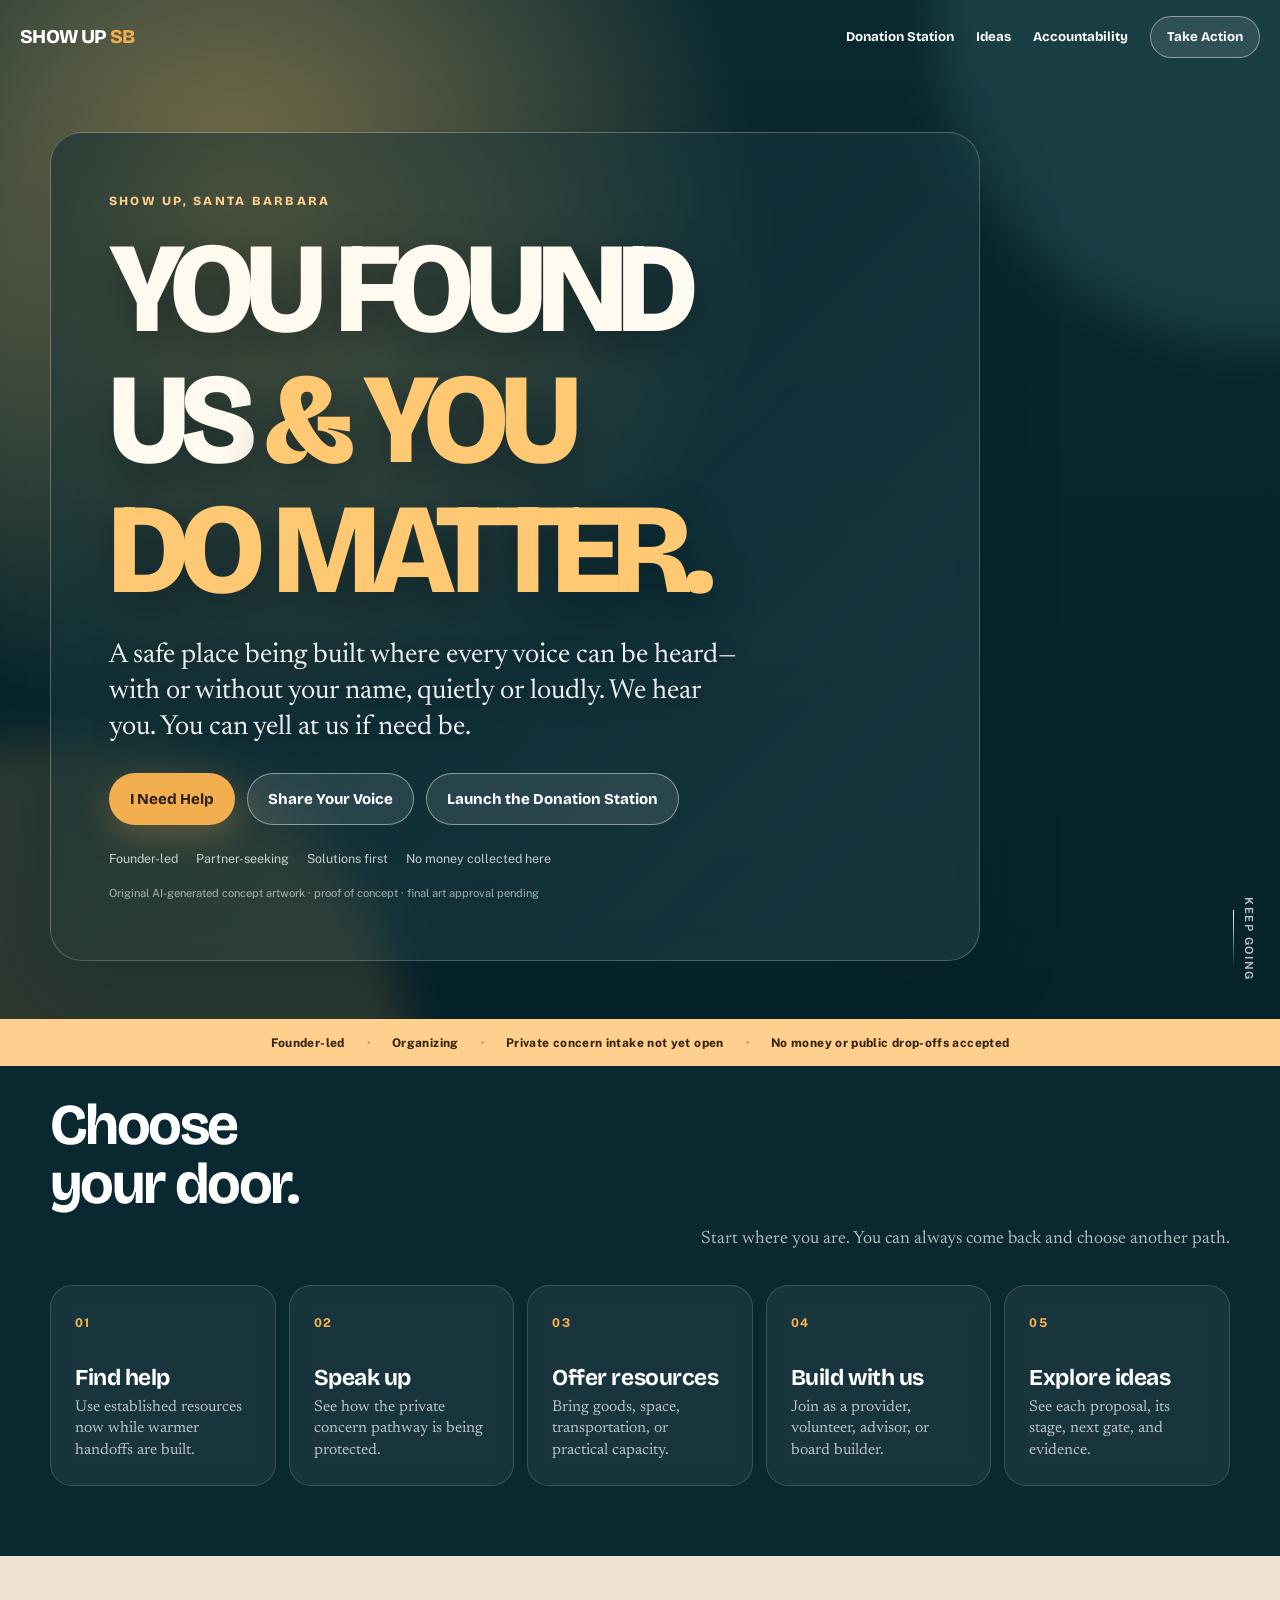
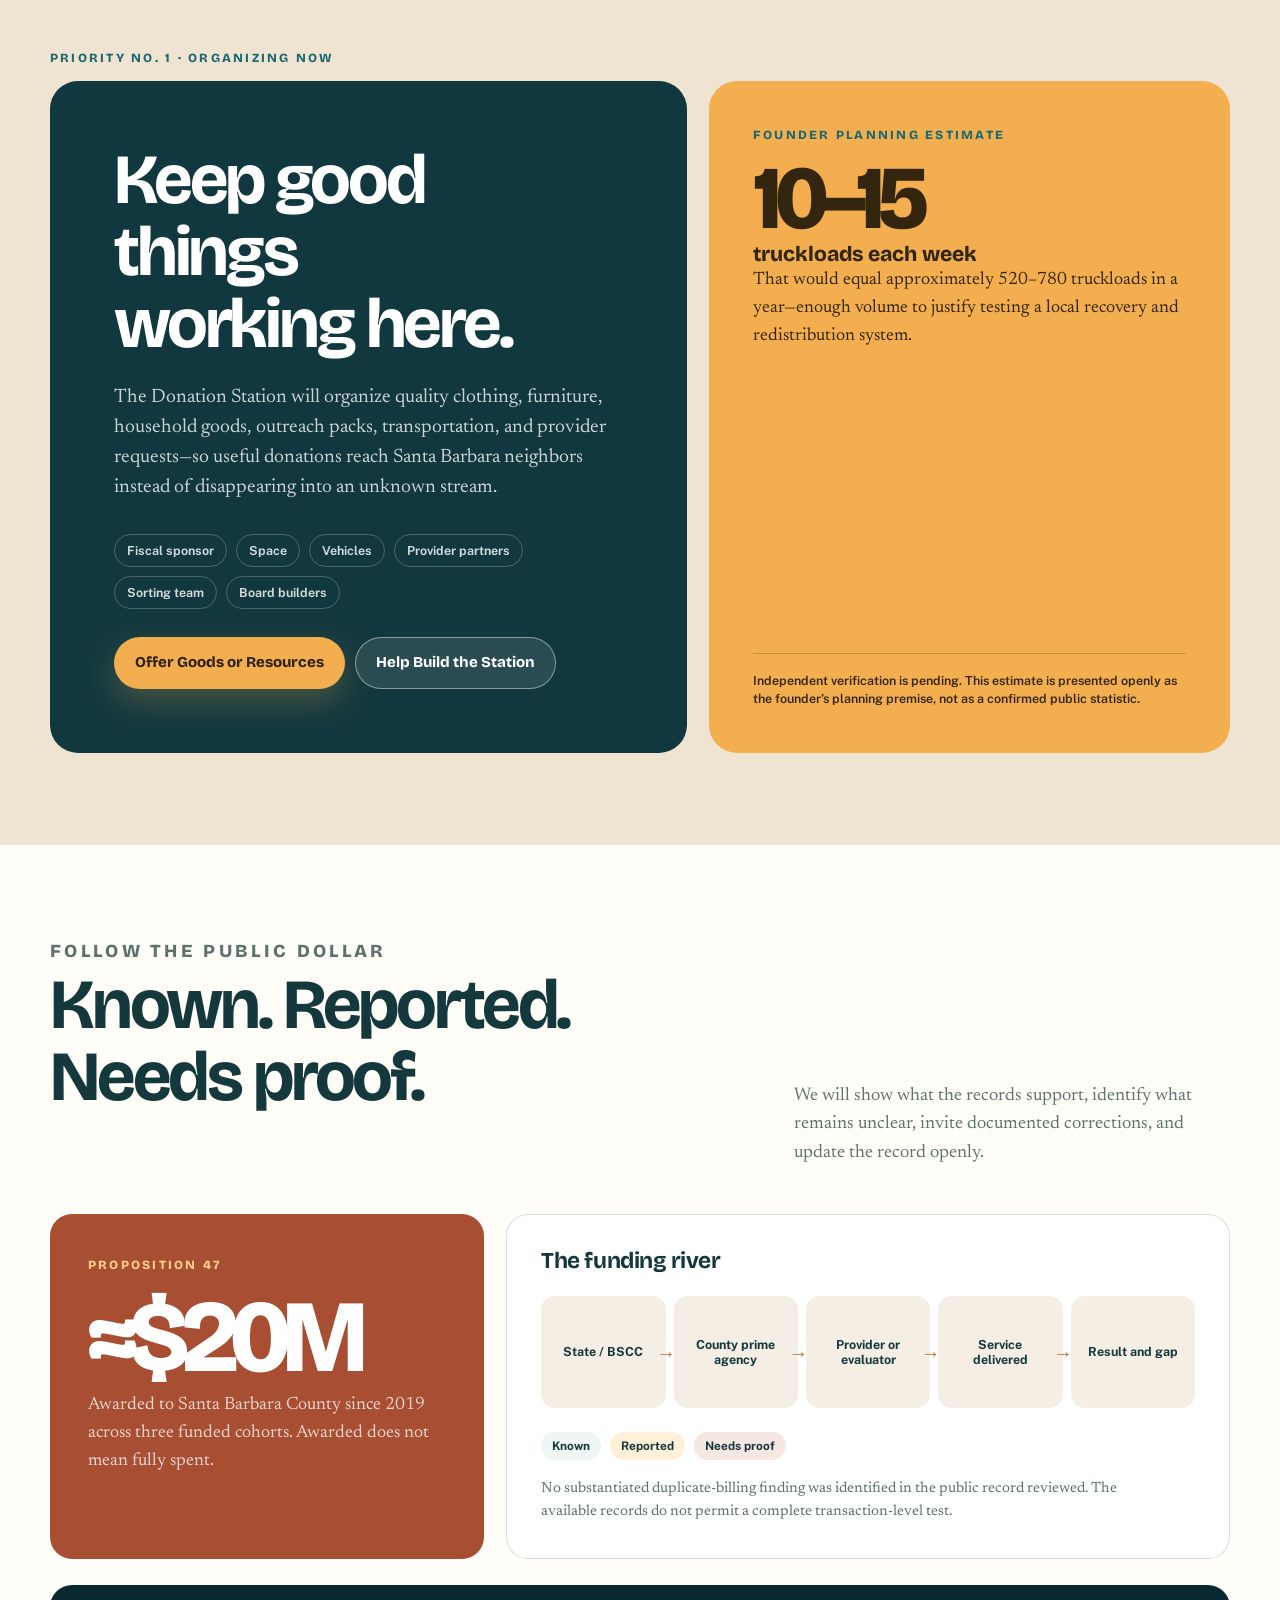
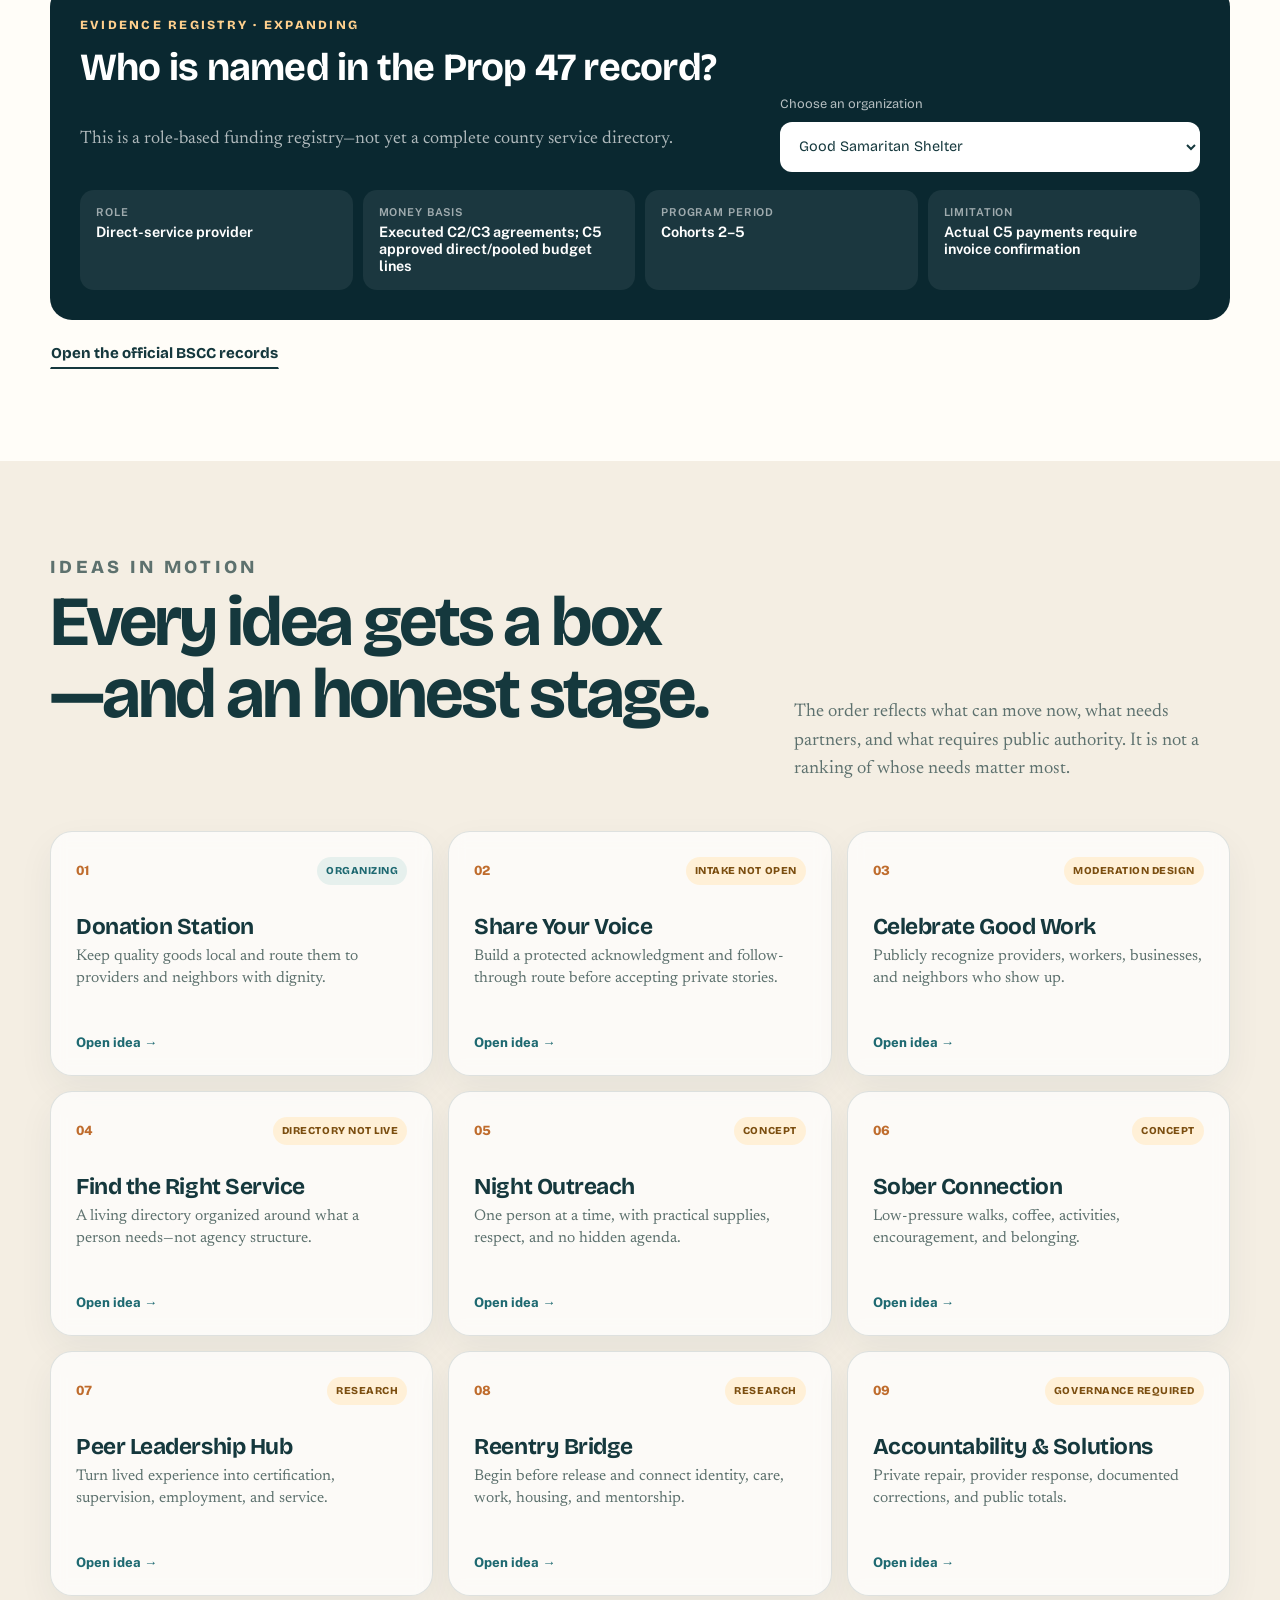
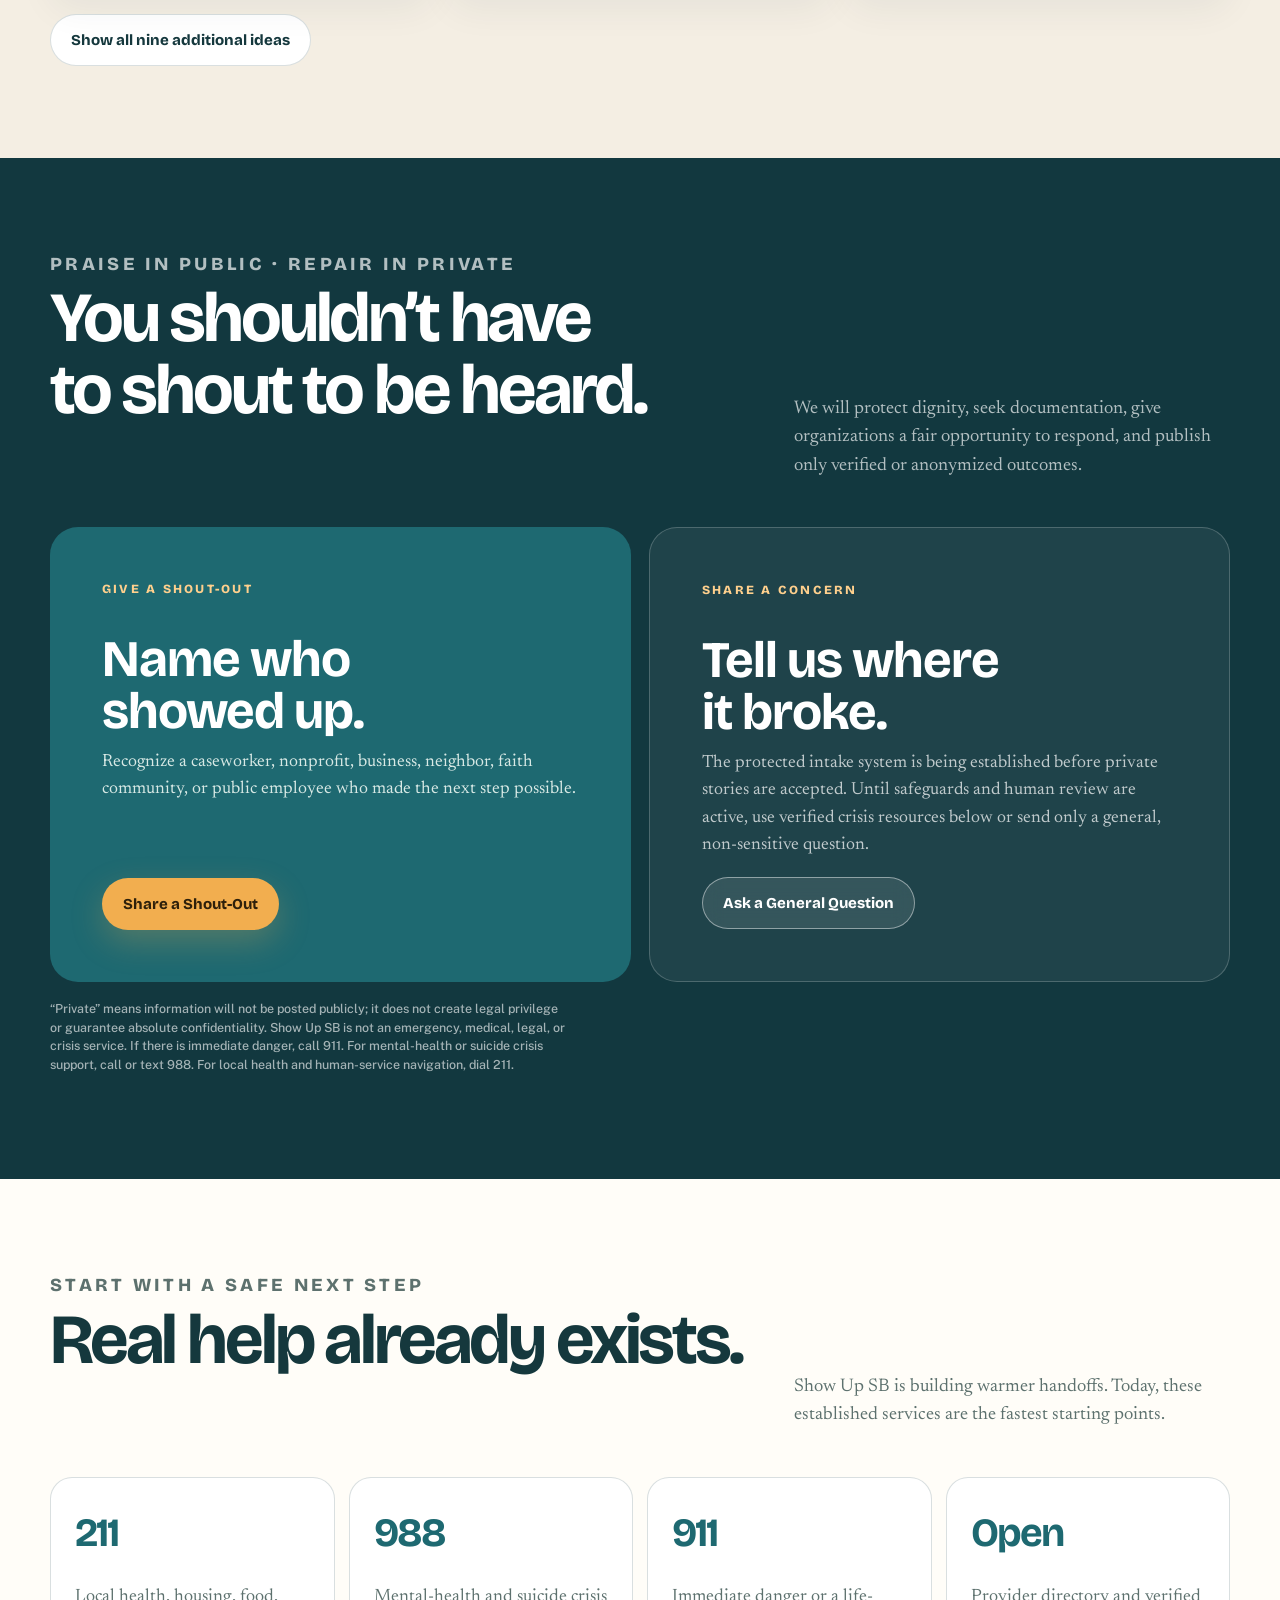
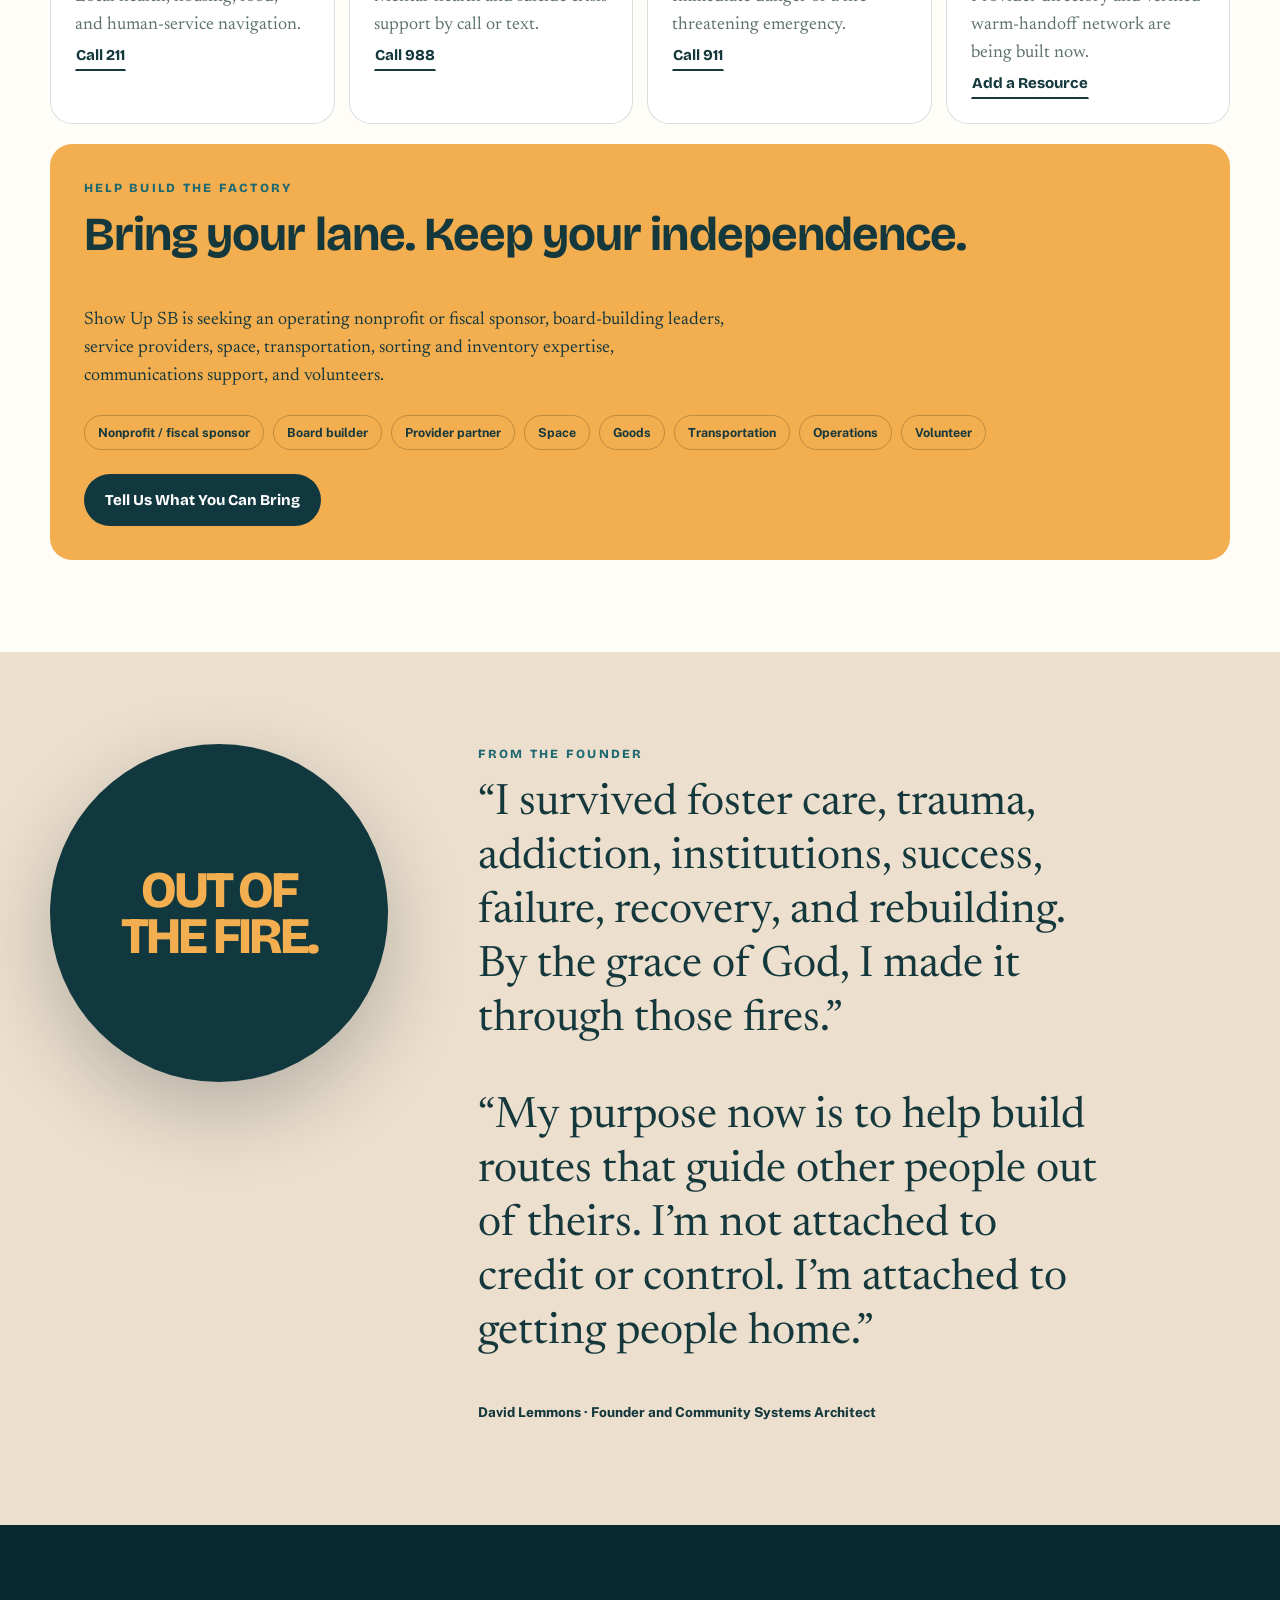
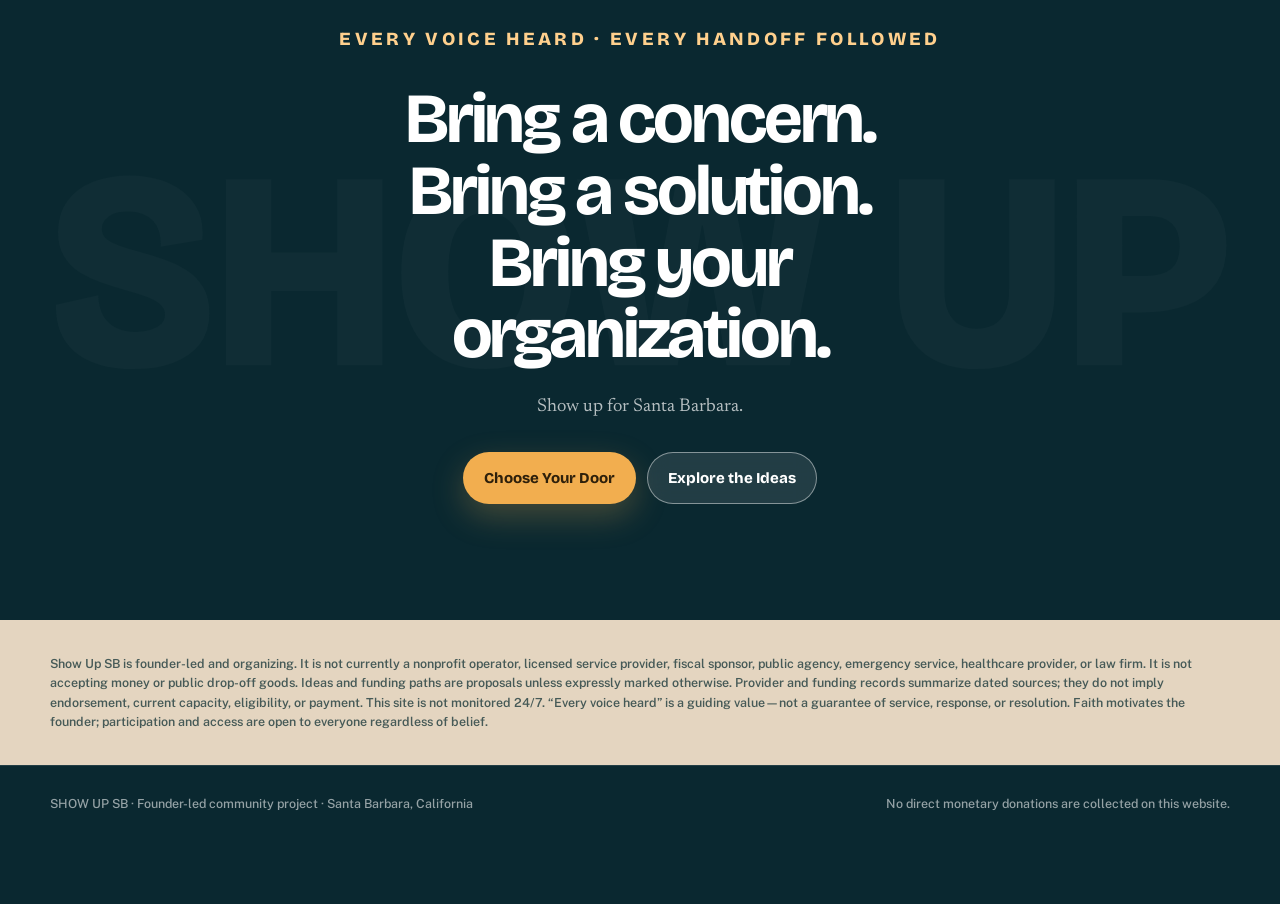
==== commit cb979936: "Optimize Santa Barbara hero asset reference" ====
--- a/index.html
+++ b/index.html
@@ -102,7 +102,7 @@
       position: absolute;
       inset: -7%;
       z-index: -4;
-      background: url("santa-barbara-bridge.png") center 47% / cover no-repeat;
+      background: url("santa-barbara-bridge.webp") center 47% / cover no-repeat;
       transform: scale(1.035);
       animation: breathe-photo 16s ease-in-out infinite alternate;
     }
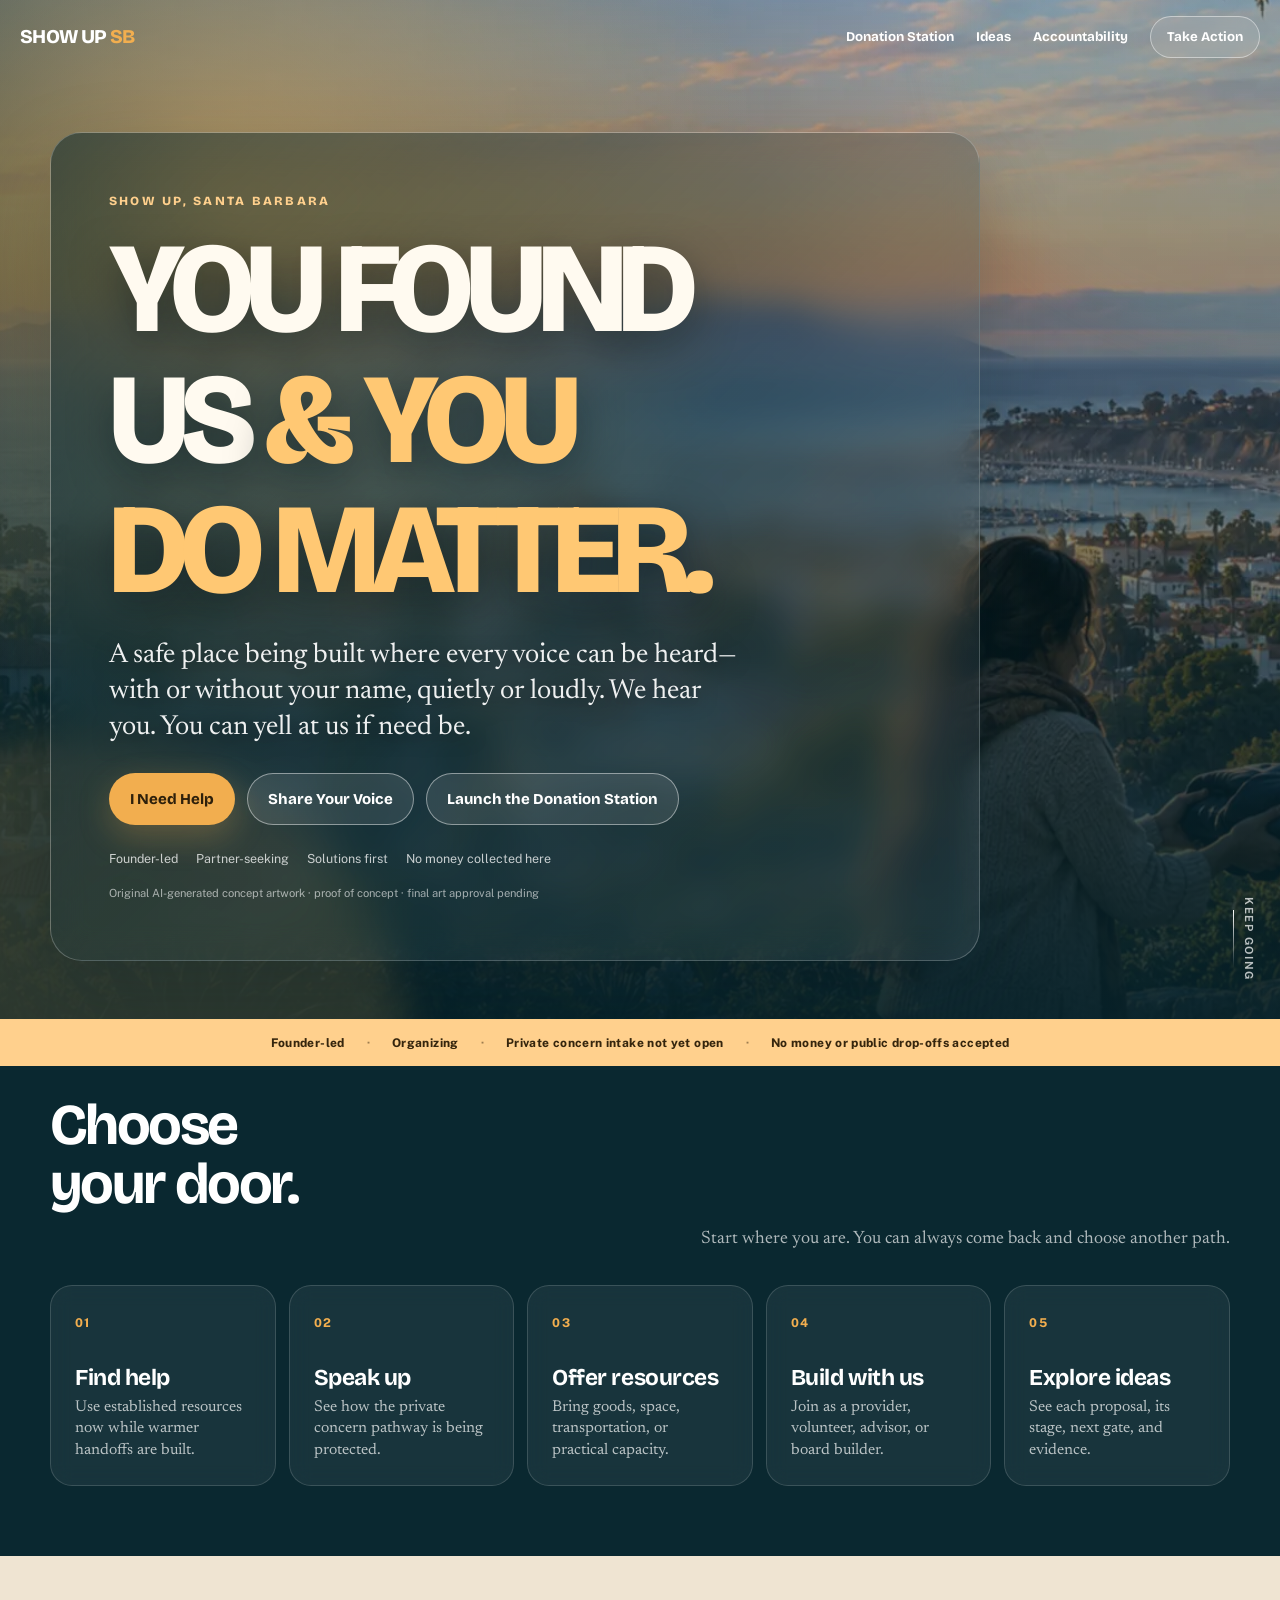
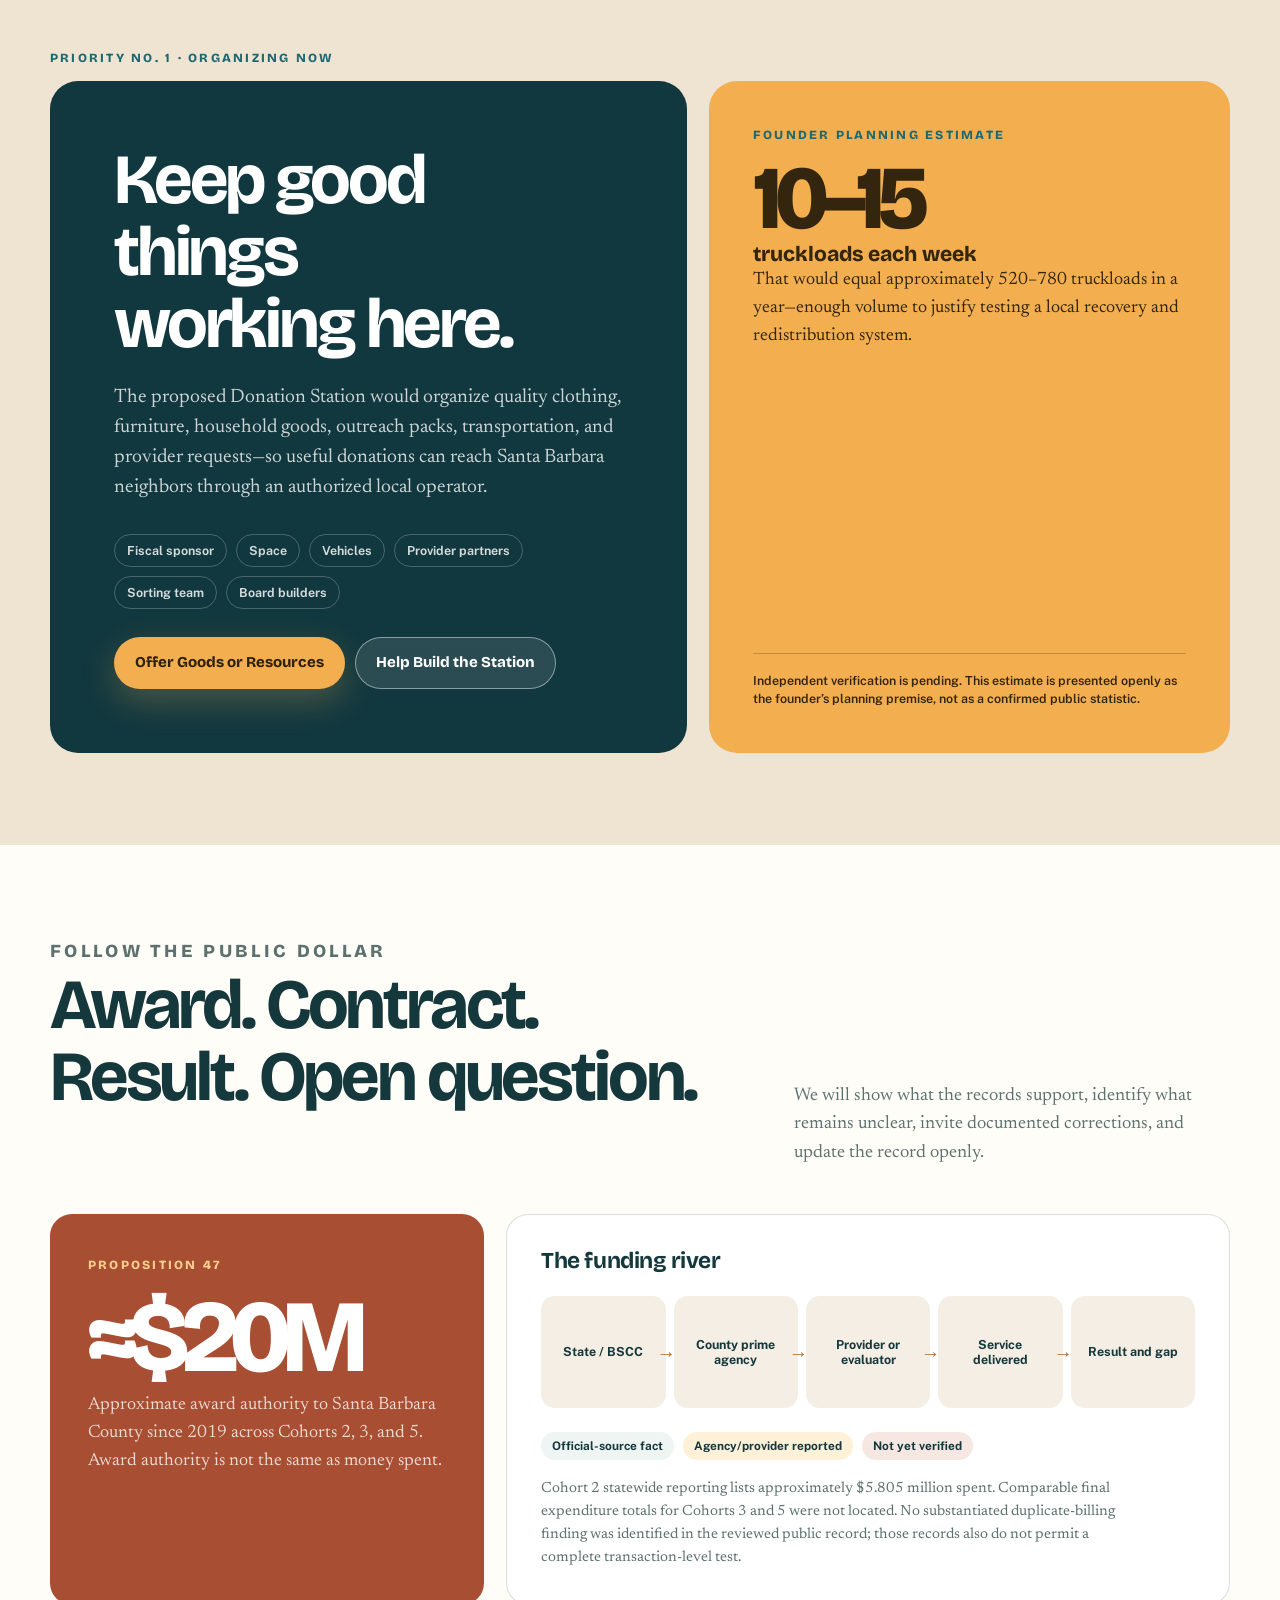
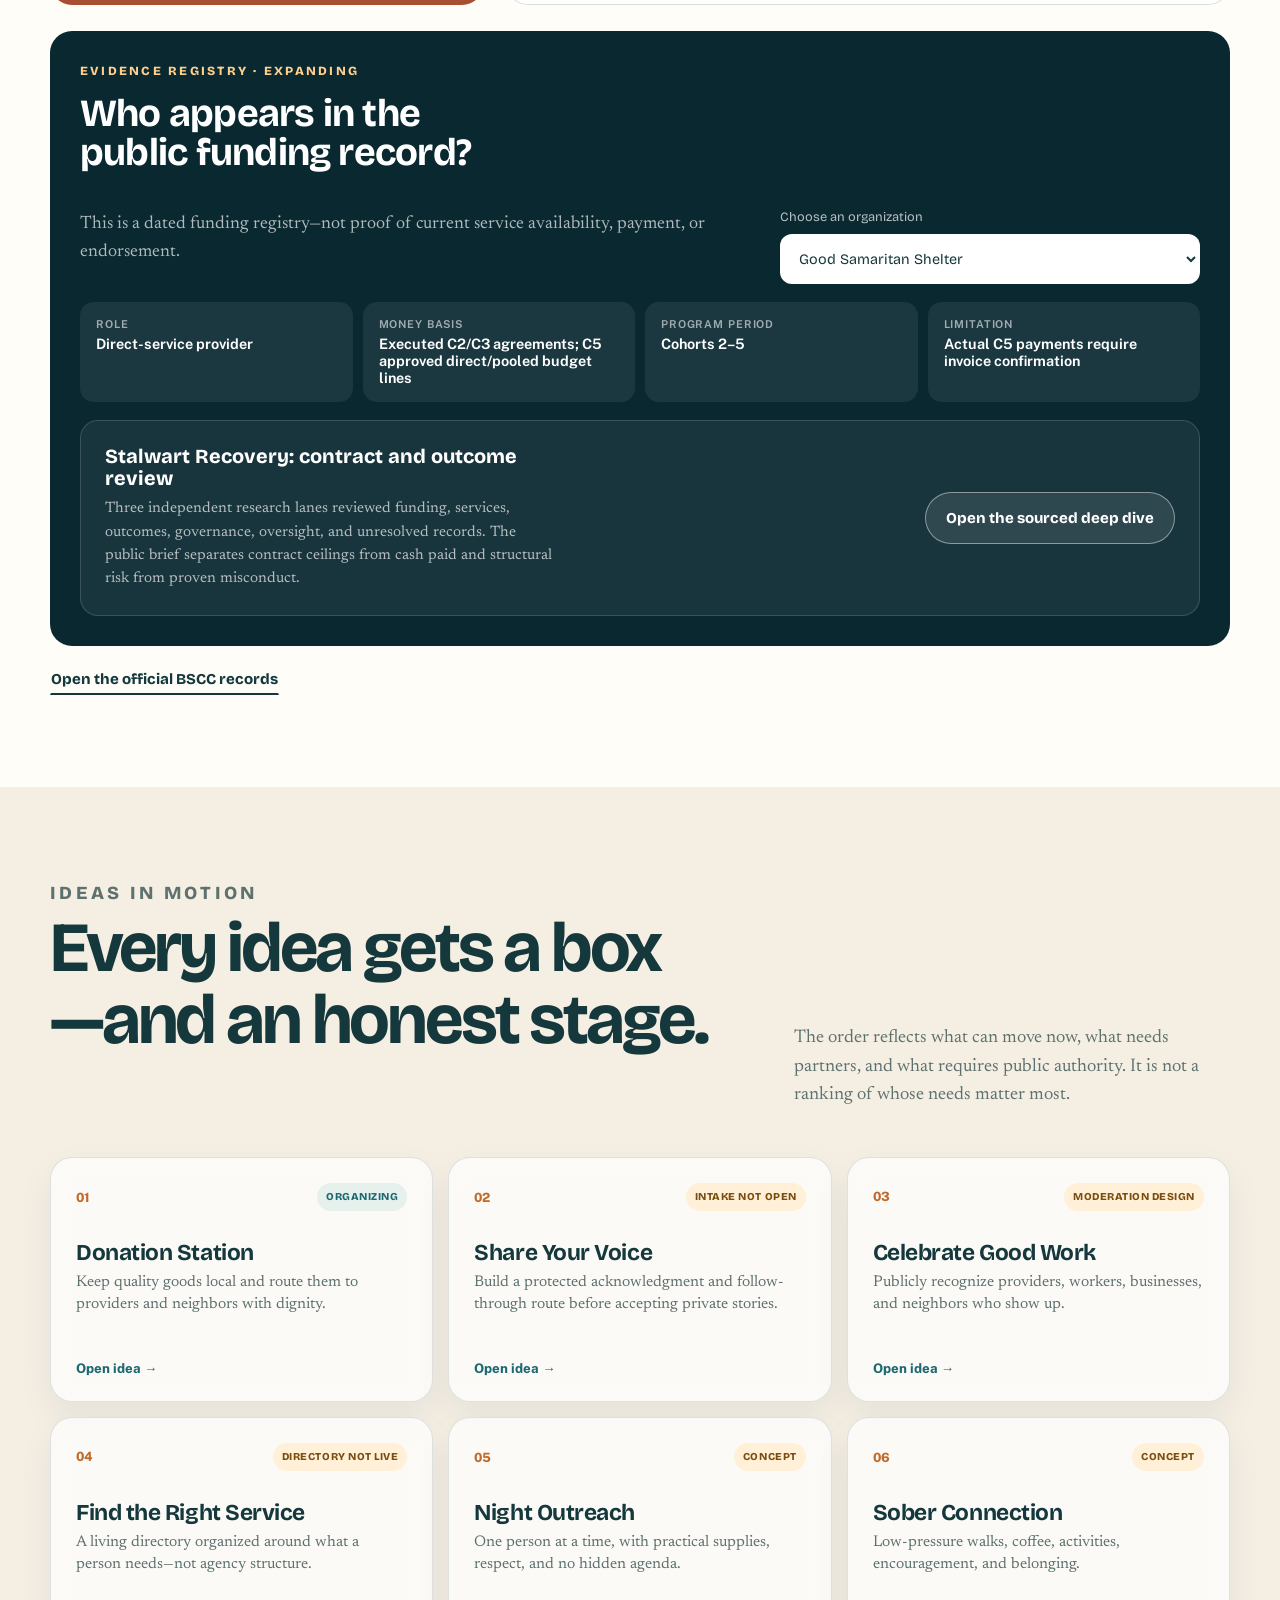
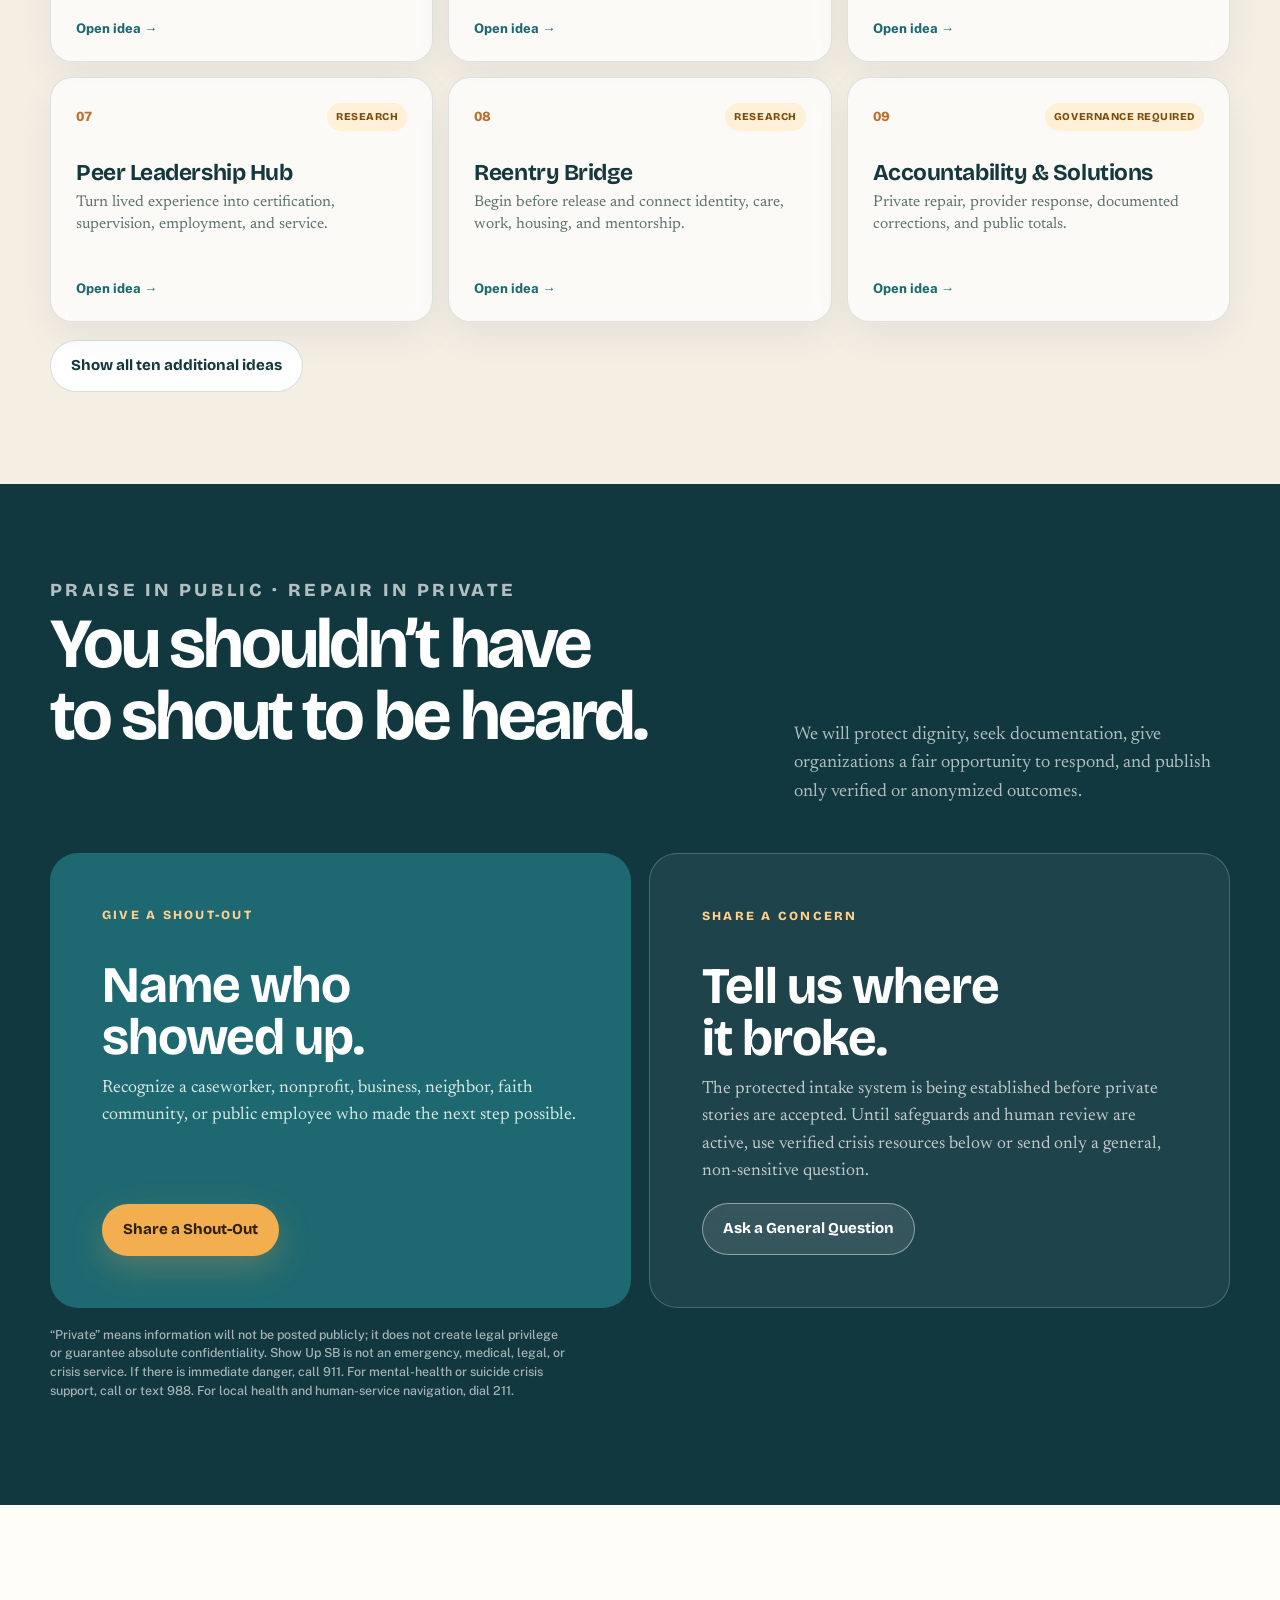
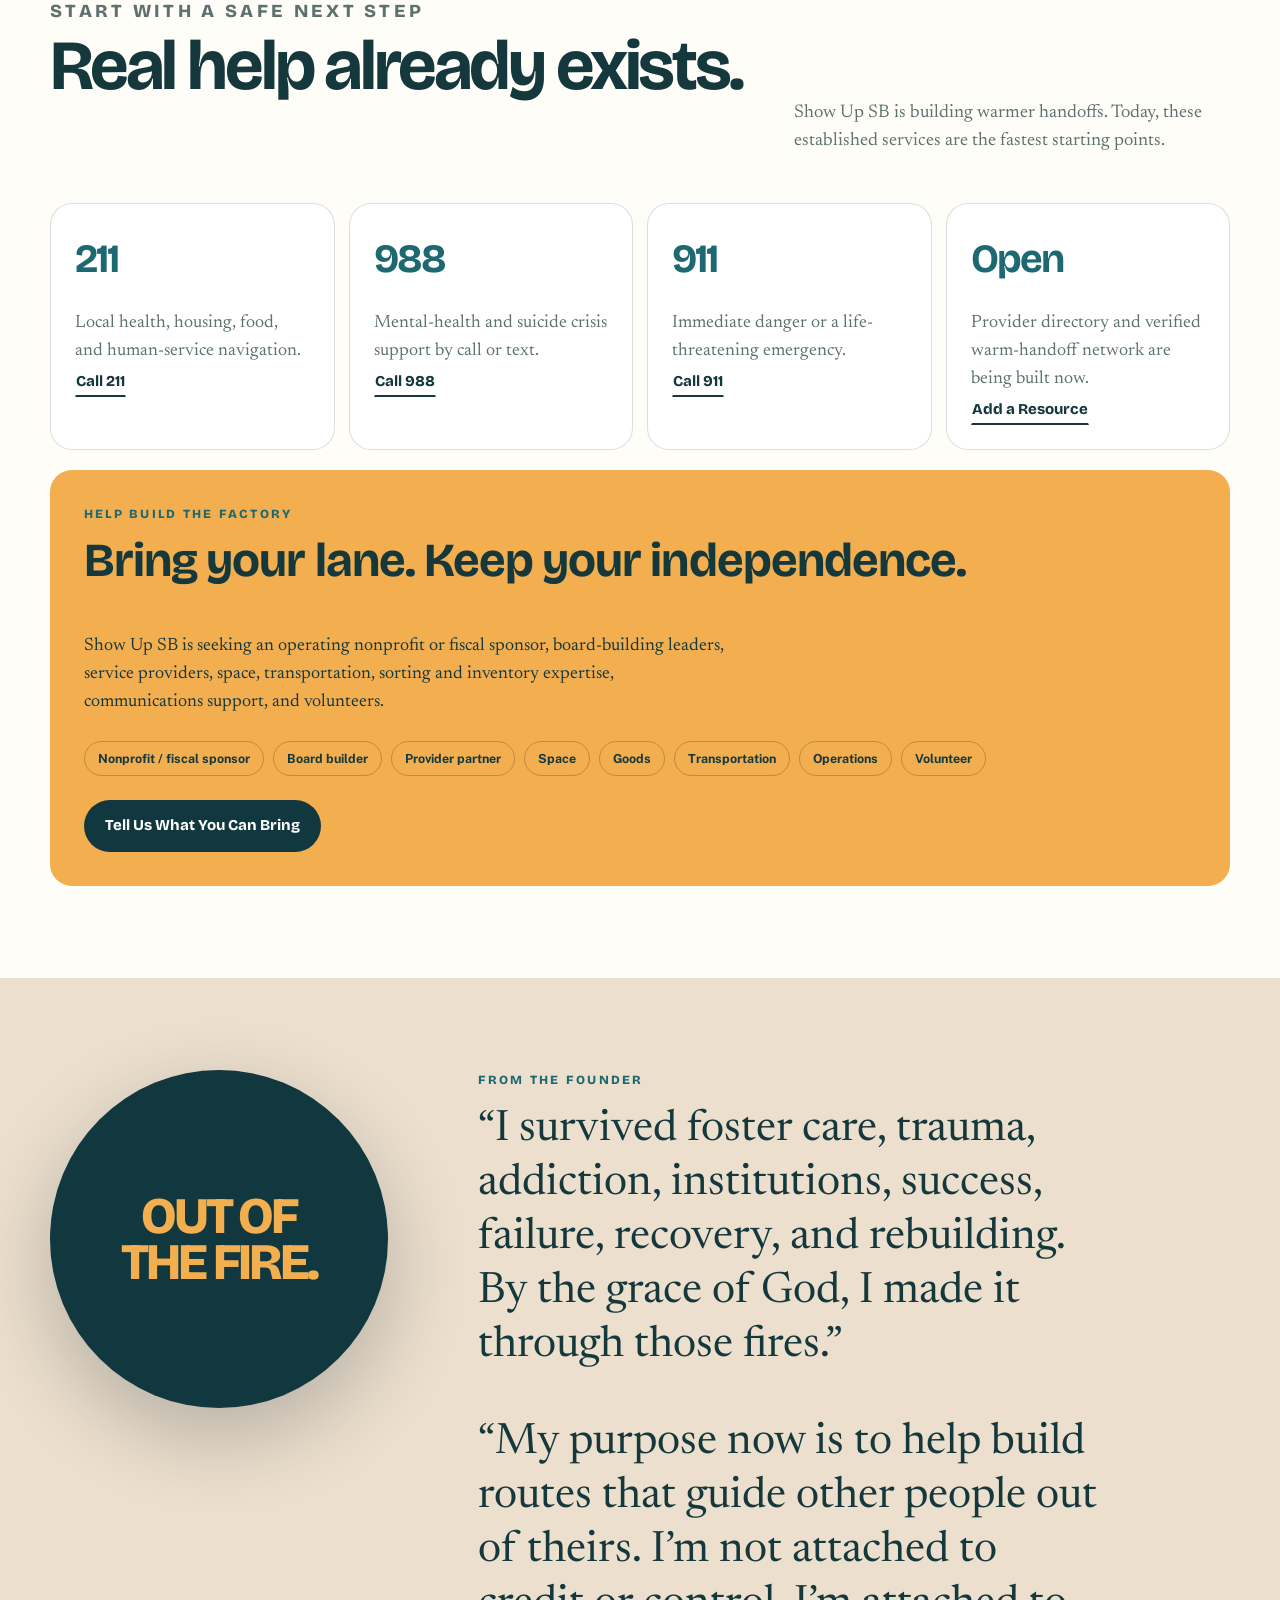
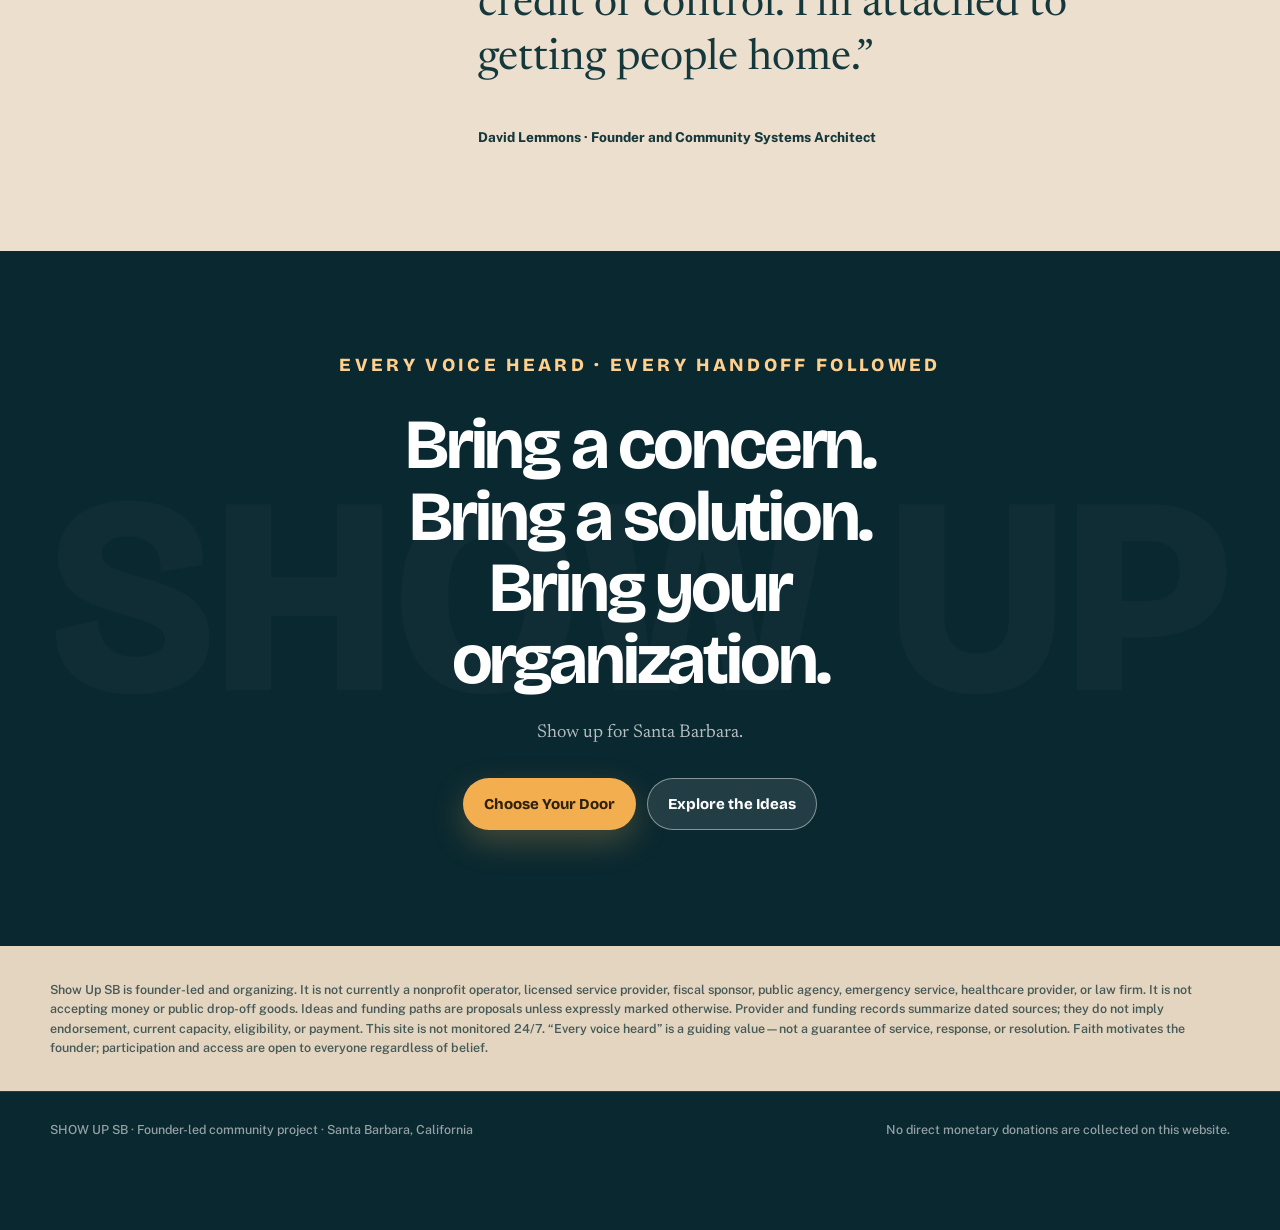
==== commit 8c9a7a27: "Add sourced Stalwart provider record and launch safeguards" ====
--- a/index.html
+++ b/index.html
@@ -5,6 +5,13 @@
   <meta name="viewport" content="width=device-width,initial-scale=1,viewport-fit=cover">
   <meta name="theme-color" content="#153f46">
   <meta name="description" content="Show Up SB connects Santa Barbara voices, providers, resources, and practical solutions—then follows through.">
+  <link rel="canonical" href="https://www.showupsb.com/">
+  <meta property="og:type" content="website">
+  <meta property="og:title" content="Show Up SB — You Found Us & You Do Matter">
+  <meta property="og:description" content="A founder-led Santa Barbara project connecting community voices, resources, providers, and practical solutions.">
+  <meta property="og:url" content="https://www.showupsb.com/">
+  <meta property="og:image" content="https://www.showupsb.com/santa-barbara-bridge.webp">
+  <meta name="twitter:card" content="summary_large_image">
   <title>Show Up SB — You Found Us & You Do Matter</title>
   <link rel="preconnect" href="https://fonts.googleapis.com">
   <link rel="preconnect" href="https://fonts.gstatic.com" crossorigin>
@@ -249,6 +256,10 @@
     .provider-field { padding: 16px; border-radius: 14px; background: rgba(255,255,255,.07); }
     .provider-field span { display: block; color: rgba(255,255,255,.58); font: 650 .68rem "Public Sans", sans-serif; letter-spacing: .08em; text-transform: uppercase; }
     .provider-field strong { display: block; margin-top: 5px; color: white; font: 650 .9rem "Public Sans", sans-serif; }
+    .research-spotlight { display: grid; grid-template-columns: .86fr 1.14fr; gap: 18px; margin-top: 18px; padding: 24px; border: 1px solid rgba(255,255,255,.15); border-radius: 18px; background: rgba(255,255,255,.06); }
+    .research-spotlight h4 { margin: 0 0 8px; color: white; font: 750 1.25rem/1.1 "Bricolage Grotesque", sans-serif; }
+    .research-spotlight p { margin: 0; font-size: .94rem; }
+    .research-spotlight .button { align-self: center; justify-self: end; }
 
     /* Ideas */
     .ideas { background: #f4eee3; }
@@ -355,6 +366,8 @@
       .flow-step { min-height: auto; }
       .flow-step:not(:last-child)::after { content: "↓"; left: 50%; right: auto; top: auto; bottom: -13px; transform: translateX(-50%); }
       .provider-result { grid-template-columns: 1fr 1fr; }
+      .research-spotlight { grid-template-columns: 1fr; }
+      .research-spotlight .button { justify-self: start; }
     }
     @media (max-width: 680px) {
       body { font-size: 17px; padding-bottom: 68px; }
@@ -459,7 +472,7 @@
         <div class="priority-shell">
           <article class="priority-main">
             <h2>Keep good things working here.</h2>
-            <p class="lead">The Donation Station will organize quality clothing, furniture, household goods, outreach packs, transportation, and provider requests—so useful donations reach Santa Barbara neighbors instead of disappearing into an unknown stream.</p>
+            <p class="lead">The proposed Donation Station would organize quality clothing, furniture, household goods, outreach packs, transportation, and provider requests—so useful donations can reach Santa Barbara neighbors through an authorized local operator.</p>
             <div class="needs" aria-label="Donation Station needs">
               <span class="need">Fiscal sponsor</span><span class="need">Space</span><span class="need">Vehicles</span><span class="need">Provider partners</span><span class="need">Sorting team</span><span class="need">Board builders</span>
             </div>
@@ -484,14 +497,14 @@
     <section class="section accountability" id="accountability">
       <div class="wrap">
         <div class="section-head">
-          <div><p class="eyebrow">Follow the public dollar</p><h2>Known. Reported. Needs proof.</h2></div>
+          <div><p class="eyebrow">Follow the public dollar</p><h2>Award. Contract. Result. Open question.</h2></div>
           <p>We will show what the records support, identify what remains unclear, invite documented corrections, and update the record openly.</p>
         </div>
         <div class="funding-shell">
           <article class="funding-total">
             <span class="eyebrow light">Proposition 47</span>
             <strong>≈$20M</strong>
-            <p>Awarded to Santa Barbara County since 2019 across three funded cohorts. Awarded does not mean fully spent.</p>
+            <p>Approximate award authority to Santa Barbara County since 2019 across Cohorts 2, 3, and 5. Award authority is not the same as money spent.</p>
           </article>
           <article class="funding-flow">
             <h3>The funding river</h3>
@@ -502,31 +515,40 @@
               <div class="flow-step">Service delivered</div>
               <div class="flow-step">Result and gap</div>
             </div>
-            <div class="truth-key"><span class="truth">Known</span><span class="truth reported">Reported</span><span class="truth proof">Needs proof</span></div>
-            <p style="margin:18px 0 0;color:var(--muted);font-size:.92rem">No substantiated duplicate-billing finding was identified in the public record reviewed. The available records do not permit a complete transaction-level test.</p>
+            <div class="truth-key"><span class="truth">Official-source fact</span><span class="truth reported">Agency/provider reported</span><span class="truth proof">Not yet verified</span></div>
+            <p style="margin:18px 0 0;color:var(--muted);font-size:.92rem">Cohort 2 statewide reporting lists approximately $5.805 million spent. Comparable final expenditure totals for Cohorts 3 and 5 were not located. No substantiated duplicate-billing finding was identified in the reviewed public record; those records also do not permit a complete transaction-level test.</p>
           </article>
         </div>
 
         <section class="registry" aria-labelledby="provider-title">
           <div class="registry-top">
-            <div><p class="eyebrow light">Evidence registry · expanding</p><h3 id="provider-title">Who is named in the Prop 47 record?</h3><p>This is a role-based funding registry—not yet a complete county service directory.</p></div>
+            <div><p class="eyebrow light">Evidence registry · expanding</p><h3 id="provider-title">Who appears in the public funding record?</h3><p>This is a dated funding registry—not proof of current service availability, payment, or endorsement.</p></div>
             <div>
               <label for="provider-select">Choose an organization</label>
               <select id="provider-select" data-track="provider_select">
-                <option value="goodsam">Good Samaritan Shelter</option>
-                <option value="fsa">Family Service Agency of Santa Barbara County</option>
-                <option value="bwell">County Behavioral Wellness / Behavioral Health</option>
-                <option value="pd">County Public Defender</option>
-                <option value="sheriff">Santa Barbara County Sheriff’s Office</option>
-                <option value="da">Santa Barbara County District Attorney</option>
-                <option value="rda">Resource Development Associates</option>
-                <option value="ucsb">UC Santa Barbara / The Regents</option>
-                <option value="cada">Council on Alcoholism and Drug Abuse</option>
-                <option value="tarzana">Tarzana Treatment Centers</option>
+                <optgroup label="Proposition 47 records">
+                  <option value="goodsam">Good Samaritan Shelter</option>
+                  <option value="fsa">Family Service Agency of Santa Barbara County</option>
+                  <option value="bwell">County Behavioral Wellness / Behavioral Health</option>
+                  <option value="pd">County Public Defender</option>
+                  <option value="sheriff">Santa Barbara County Sheriff’s Office</option>
+                  <option value="da">Santa Barbara County District Attorney</option>
+                  <option value="rda">Resource Development Associates</option>
+                  <option value="ucsb">UC Santa Barbara / The Regents</option>
+                  <option value="cada">Council on Alcoholism and Drug Abuse</option>
+                  <option value="tarzana">Tarzana Treatment Centers</option>
+                </optgroup>
+                <optgroup label="Other verified County contracts">
+                  <option value="stalwart">Stalwart Recovery / Stalwart Clean &amp; Sober, Inc.</option>
+                </optgroup>
               </select>
             </div>
           </div>
-              <div class="provider-result" id="provider-result" aria-live="polite"></div>
+          <div class="provider-result" id="provider-result" aria-live="polite"></div>
+          <div class="research-spotlight" id="stalwart-spotlight" hidden>
+            <div><h4>Stalwart Recovery: contract and outcome review</h4><p>Three independent research lanes reviewed funding, services, outcomes, governance, oversight, and unresolved records. The public brief separates contract ceilings from cash paid and structural risk from proven misconduct.</p></div>
+            <a class="button secondary" href="stalwart-recovery.html" data-track="stalwart_research">Open the sourced deep dive</a>
+          </div>
         </section>
         <p style="margin:18px 0 0"><a class="button text" href="https://www.bscc.ca.gov/s_bsccprop47/" rel="noopener" target="_blank" data-track="prop47_source">Open the official BSCC records</a></p>
       </div>
@@ -550,7 +572,7 @@
           <article class="idea-card"><div class="idea-top"><span class="idea-number">09</span><span class="status build">Governance required</span></div><h3>Accountability & Solutions</h3><p>Private repair, provider response, documented corrections, and public totals.</p><button class="open-idea" data-idea="accountability" data-track="secure_route_opened">Open idea →</button></article>
         </div>
         <details class="more-ideas">
-          <summary class="button line" data-track="ideas_show_all">Show all nine additional ideas</summary>
+          <summary class="button line" data-track="ideas_show_all">Show all ten additional ideas</summary>
           <div class="idea-grid">
             <article class="idea-card"><div class="idea-top"><span class="idea-number">10</span><span class="status build">Partner needed</span></div><h3>Work & Learning Bridge</h3><p>Local hiring, education, benefits navigation, and mentorship that helps work stick.</p><button class="open-idea" data-idea="work" data-track="idea_work">Open idea →</button></article>
             <article class="idea-card"><div class="idea-top"><span class="idea-number">11</span><span class="status build">Safeguarding co-design</span></div><h3>Family & Teen Bridge</h3><p>Support reconnection while protecting children, parents, and family choice.</p><button class="open-idea" data-idea="family" data-track="idea_family">Open idea →</button></article>
@@ -559,8 +581,9 @@
             <article class="idea-card"><div class="idea-top"><span class="idea-number">14</span><span class="status long">Feasibility</span></div><h3>Reentry Campus</h3><p>Explore program improvements at the active Calle Real custody campus—not a fictional vacant farm.</p><button class="open-idea" data-idea="campus" data-track="idea_campus">Open idea →</button></article>
             <article class="idea-card"><div class="idea-top"><span class="idea-number">15</span><span class="status long">Privacy + legal design</span></div><h3>Shared Referral Status</h3><p>Consent-based handoff status without exposing private health or recovery details.</p><button class="open-idea" data-idea="referral" data-track="idea_referral">Open idea →</button></article>
             <article class="idea-card"><div class="idea-top"><span class="idea-number">16</span><span class="status build">Concept</span></div><h3>Nonprofit Fleet Alliance</h3><p>Pool buying power and hand down safe vehicles under transparent rules.</p><button class="open-idea" data-idea="fleet" data-track="idea_fleet">Open idea →</button></article>
-            <article class="idea-card"><div class="idea-top"><span class="idea-number">17</span><span class="status long">Long-term concept</span></div><h3>Housing & Community Hub</h3><p>A partner-led physical home for connection, navigation, learning, and practical help.</p><button class="open-idea" data-idea="housing" data-track="idea_housing">Open idea →</button></article>
-            <article class="idea-card"><div class="idea-top"><span class="idea-number">18</span><span class="status build">Researching</span></div><h3>Funding Transparency</h3><p>Map public funding, providers, reported services, outcomes, and unresolved questions.</p><button class="open-idea" data-idea="funding" data-track="idea_funding">Open idea →</button></article>
+            <article class="idea-card"><div class="idea-top"><span class="idea-number">17</span><span class="status build">Concept</span></div><h3>Volunteer Action Days</h3><p>Turn community goodwill into safe, useful projects led by authorized partners.</p><button class="open-idea" data-idea="volunteer" data-track="idea_volunteer">Open idea →</button></article>
+            <article class="idea-card"><div class="idea-top"><span class="idea-number">18</span><span class="status long">Long-term concept</span></div><h3>Housing & Community Hub</h3><p>A partner-led physical home for connection, navigation, learning, and practical help.</p><button class="open-idea" data-idea="housing" data-track="idea_housing">Open idea →</button></article>
+            <article class="idea-card"><div class="idea-top"><span class="idea-number">19</span><span class="status build">Researching</span></div><h3>Funding Transparency</h3><p>Map public funding, providers, reported services, outcomes, and unresolved questions.</p><button class="open-idea" data-idea="funding" data-track="idea_funding">Open idea →</button></article>
           </div>
         </details>
       </div>
@@ -583,7 +606,7 @@
             <span class="eyebrow light">Share a concern</span>
             <h3>Tell us where it broke.</h3>
             <p>The protected intake system is being established before private stories are accepted. Until safeguards and human review are active, use verified crisis resources below or send only a general, non-sensitive question.</p>
-            <a class="button secondary" href="mailto:sb.david.j.lemmons@gmail.com?subject=SHOW%20UP%20SB%20%E2%80%94%20General%20question&body=Please%20do%20not%20include%20medical%2C%20substance-use%2C%20legal%2C%20or%20other%20sensitive%20personal%20details%20in%20email.%20My%20general%20question%3A%20" data-track="concern_general">Ask a General Question</a>
+            <a class="button secondary" href="mailto:sb.david.j.lemmons@gmail.com?subject=SHOW%20UP%20SB%20%E2%80%94%20General%20question&body=Please%20do%20not%20include%20medical%2C%20substance-use%2C%20legal%2C%20or%20other%20sensitive%20personal%20details%20in%20email.%20My%20general%20question%3A%20" data-track="secure_route_opened">Ask a General Question</a>
           </article>
         </div>
         <p class="safety-note">“Private” means information will not be posted publicly; it does not create legal privilege or guarantee absolute confidentiality. Show Up SB is not an emergency, medical, legal, or crisis service. If there is immediate danger, call 911. For mental-health or suicide crisis support, call or text 988. For local health and human-service navigation, dial 211.</p>
@@ -597,9 +620,9 @@
           <p>Show Up SB is building warmer handoffs. Today, these established services are the fastest starting points.</p>
         </div>
         <div class="metric-grid">
-          <article class="metric"><strong>211</strong><p>Local health, housing, food, and human-service navigation.</p><a class="button text" href="tel:211" data-track="resource_211">Call 211</a></article>
-          <article class="metric"><strong>988</strong><p>Mental-health and suicide crisis support by call or text.</p><a class="button text" href="tel:988" data-track="resource_988">Call 988</a></article>
-          <article class="metric"><strong>911</strong><p>Immediate danger or a life-threatening emergency.</p><a class="button text" href="tel:911" data-track="resource_911">Call 911</a></article>
+          <article class="metric"><strong>211</strong><p>Local health, housing, food, and human-service navigation.</p><a class="button text" href="tel:211" data-track="secure_route_opened">Call 211</a></article>
+          <article class="metric"><strong>988</strong><p>Mental-health and suicide crisis support by call or text.</p><a class="button text" href="tel:988" data-track="secure_route_opened">Call 988</a></article>
+          <article class="metric"><strong>911</strong><p>Immediate danger or a life-threatening emergency.</p><a class="button text" href="tel:911" data-track="secure_route_opened">Call 911</a></article>
           <article class="metric"><strong>Open</strong><p>Provider directory and verified warm-handoff network are being built now.</p><a class="button text" href="mailto:sb.david.j.lemmons@gmail.com?subject=SHOW%20UP%20SB%20%E2%80%94%20Provider%20directory" data-track="directory_contribute">Add a Resource</a></article>
         </div>
         <section class="build-team" id="team">
@@ -648,7 +671,7 @@
   </footer>
 
   <div class="mobile-actions" aria-label="Quick actions">
-    <a class="button primary" href="#help" data-track="mobile_help">I Need Help</a>
+    <a class="button primary" href="#help" data-track="secure_route_opened">I Need Help</a>
     <a class="button secondary" href="#paths" data-track="mobile_action">Take Action</a>
   </div>
 
@@ -697,25 +720,28 @@
       rda: ["Evaluator", "Executed contract ceiling", "Cohort 2", "Evaluation role—not a direct-service provider"],
       ucsb: ["Evaluator", "Executed contract ceiling", "Cohorts 3 and 5", "Evaluation role—not a direct-service provider"],
       cada: ["Approved/planned provider", "Pooled approved C5 budget", "Cohort 5", "Organization-specific contract and payment not publicly verified"],
-      tarzana: ["Approved/planned provider", "Pooled approved C5 budget", "Cohort 5", "Organization-specific contract and payment not publicly verified"]
+      tarzana: ["Approved/planned provider", "Pooled approved C5 budget", "Cohort 5", "Organization-specific contract and payment not publicly verified"],
+      stalwart: ["County-funded recovery-residence provider", "BWell ceiling $1,089,850 (2024–27); Probation ceiling $84,500 (FY2026–27)", "22 BWell beds available; County reported 93 clients and 64% successful discharge in FY2024–25", "Ceilings are not cash paid; overlapping beds cannot be added; no direct CenCal/CalAIM payment or substantiated duplicate billing finding located"]
     };
     var fields = ["Role", "Money basis", "Program period", "Limitation"];
     var select = document.getElementById("provider-select");
     var result = document.getElementById("provider-result");
+    var stalwartSpotlight = document.getElementById("stalwart-spotlight");
     function showProvider() {
       var data = providers[select.value];
       result.innerHTML = data.map(function (value, index) { return '<div class="provider-field"><span>' + fields[index] + '</span><strong>' + value + '</strong></div>'; }).join("");
+      stalwartSpotlight.hidden = select.value !== "stalwart";
     }
     select.addEventListener("change", function () { showProvider(); trackPublicEvent("provider_change", { provider_key: select.value }); });
     showProvider();
 
     var ideas = {
-      donation: ["Ready now", "Build a local system that matches useful goods with verified needs.", "Secure a qualified nonprofit or fiscal sponsor and a temporary site.", "Space, vehicles, inventory discipline and three provider partners.", "No cash collection until a qualified entity and public controls are in place.", "Goods are tracked from intake to verified local distribution."],
-      voice: ["Ready now", "Give every community member a clear path to acknowledgment and a next step.", "Open a low-risk public feedback route before sensitive intake.", "Human review, response standards and safe escalation procedures.", "People may withhold their name; sensitive intake remains free of advertising trackers.", "Every submission receives acknowledgment and a visible status."],
-      recognition: ["Ready now", "Make effective service visible and repeatable.", "Launch moderated shout-outs with permission before publication.", "Community nominations, provider confirmation and editorial review.", "No private client information or unverified claims are published.", "Useful practices are recognized and copied across the county."],
-      directory: ["Ready now", "Organize services around a resident’s need instead of agency structure.", "Build the verified provider registry with dates, eligibility and capacity.", "Providers willing to maintain accurate information.", "Every entry is dated, sourced and easy to correct.", "People reach the right door with fewer failed handoffs."],
-      outreach: ["Pilot ready", "Meet isolated neighbors with dignity, practical supplies and conversation.", "Co-design a small pilot with an established outreach provider.", "Trained pairs, supplies, safety protocol and referral partners.", "No exploitative photography, coercion, or unsupported clinical work.", "Contacts, accepted help and completed handoffs are tracked privately."],
-      sober: ["Pilot ready", "Create belonging that is social, local and low pressure.", "Publish the first provider-supported activity calendar.", "Hosts, accessible venues and clear community conduct.", "Activities complement—not replace—treatment and recovery support.", "People return, connect and voluntarily reach further support."],
+      donation: ["Organizing", "Build a local system that matches useful goods with verified needs.", "Secure a qualified nonprofit or fiscal sponsor and a temporary site.", "Space, vehicles, inventory discipline and three provider partners.", "No cash or public drop-offs until a qualified entity and public controls are in place.", "Goods are tracked from intake to verified local distribution."],
+      voice: ["Intake not open", "Build a community path for acknowledgment and appropriate next steps.", "Establish staffing, privacy, governance and safe escalation before sensitive intake.", "Human review, response standards and a tracker-free private route.", "No promise of anonymity or resolution before the protected system exists.", "A tested, clearly disclosed intake process opens with trained review."],
+      recognition: ["Moderation design", "Make effective service visible and repeatable.", "Adopt permission, verification and moderation standards before publication.", "Community nominations, provider confirmation and editorial review.", "No private client information or unverified claims are published.", "Useful practices can be recognized with informed permission."],
+      directory: ["Directory not live", "Organize services around a resident’s need instead of agency structure.", "Build the verified provider registry with dates, eligibility and capacity.", "Providers willing to maintain accurate information.", "Every entry is dated, sourced and easy to correct.", "People reach the right door with fewer failed handoffs."],
+      outreach: ["Concept", "Meet isolated neighbors with dignity, practical supplies and conversation.", "Co-design a small pilot with an established outreach provider.", "Trained pairs, supplies, safety protocol, insurance and referral partners.", "No exploitative photography, coercion, or unsupported clinical work.", "An authorized pilot measures contacts, accepted help and completed handoffs."],
+      sober: ["Concept", "Create belonging that is social, local and low pressure.", "Define the program with an established recovery-support provider.", "Hosts, accessible venues and clear community conduct.", "Activities complement—not replace—treatment and recovery support.", "An authorized program measures voluntary attendance and connection."],
       peer: ["Partners needed", "Turn lived experience into recognized service and paid work.", "Map certification, supervision and eligible employer pathways.", "Certified supervisors, eligible providers and workforce partners.", "Never promise Medi-Cal payment without service and provider eligibility.", "More qualified peers move into sustainable local roles."],
       reentry: ["Public partners needed", "Begin the return home before release and stay through the handoff.", "Convene custody, probation, health, workforce and lived-experience leaders.", "Public authority, service partners and participant consent.", "Participation rights and independent oversight are designed first.", "Identity, care, housing and work connections survive release."],
       accountability: ["Building governance", "Turn concerns into fair review, repair and measurable improvement.", "Adopt intake, response, correction, appeal and publication rules.", "Independent reviewers, provider participation and privacy controls.", "Unverified person-plus-allegation posts never become public content.", "Verified patterns lead to documented fixes and public totals."],
@@ -726,8 +752,9 @@
       campus: ["Feasibility required", "Explore a dignity-centered reentry program at the active Calle Real custody campus.", "Commission a program, authority, facility and operating feasibility study.", "Sheriff, County, labor, safety, counsel and lived-experience partners.", "Do not describe the historic Honor Farm as vacant or available.", "A lawful pilot is independently evaluated before expansion."],
       referral: ["Privacy design required", "Let residents and partners see whether a handoff moved without exposing private details.", "Define the minimum status data and consent model.", "Privacy counsel, eligible providers and secure infrastructure.", "Access is role-limited, consent-based and fully logged.", "Fewer referrals disappear between organizations."],
       fleet: ["Coalition required", "Use combined purchasing power to lower nonprofit transportation costs.", "Survey qualified nonprofits and fleet needs.", "Insurers, dealers, nonprofits and transparent transfer rules.", "Restricted grants remain separate and conflicts are published.", "More reliable vehicles reach verified service organizations."],
+      volunteer: ["Concept", "Turn community energy into useful, visible work without creating unsafe or duplicative projects.", "Ask established nonprofits which one-day projects they can authorize and supervise.", "Qualified operators, insurance, safety plans, tools and clear volunteer roles.", "No unsupervised work with vulnerable people or replacement of paid staff.", "Partners complete practical projects and report what changed."],
       housing: ["Long-term / partner-led", "Create a physical home for navigation, connection, learning and practical support.", "Define the services before searching for a building.", "Operating partners, capital, governance and neighborhood dialogue.", "No property promise before feasibility, authority and funding.", "A sustainable hub strengthens—not duplicates—existing providers."],
-      funding: ["Researching", "Show how public funds move, what providers report and what remains unverifiable.", "Publish the Prop 47 map and send targeted records requests.", "Contracts, invoices, outcome reports and documented corrections.", "Known facts, reported claims and missing proof remain visibly separate.", "Residents can follow dollars to services and verified outcomes."]
+      funding: ["Researching", "Show how public funds move, what providers report and what remains unverifiable.", "Publish sourced funding records and send targeted records requests.", "Contracts, invoices, outcome reports and documented corrections.", "Award, contract ceiling, payment, and reported outcome remain visibly separate.", "Residents can follow public records without mistaking estimates for facts."]
     };
     var dialog = document.getElementById("idea-dialog");
     var dialogTitle = document.getElementById("dialog-title");
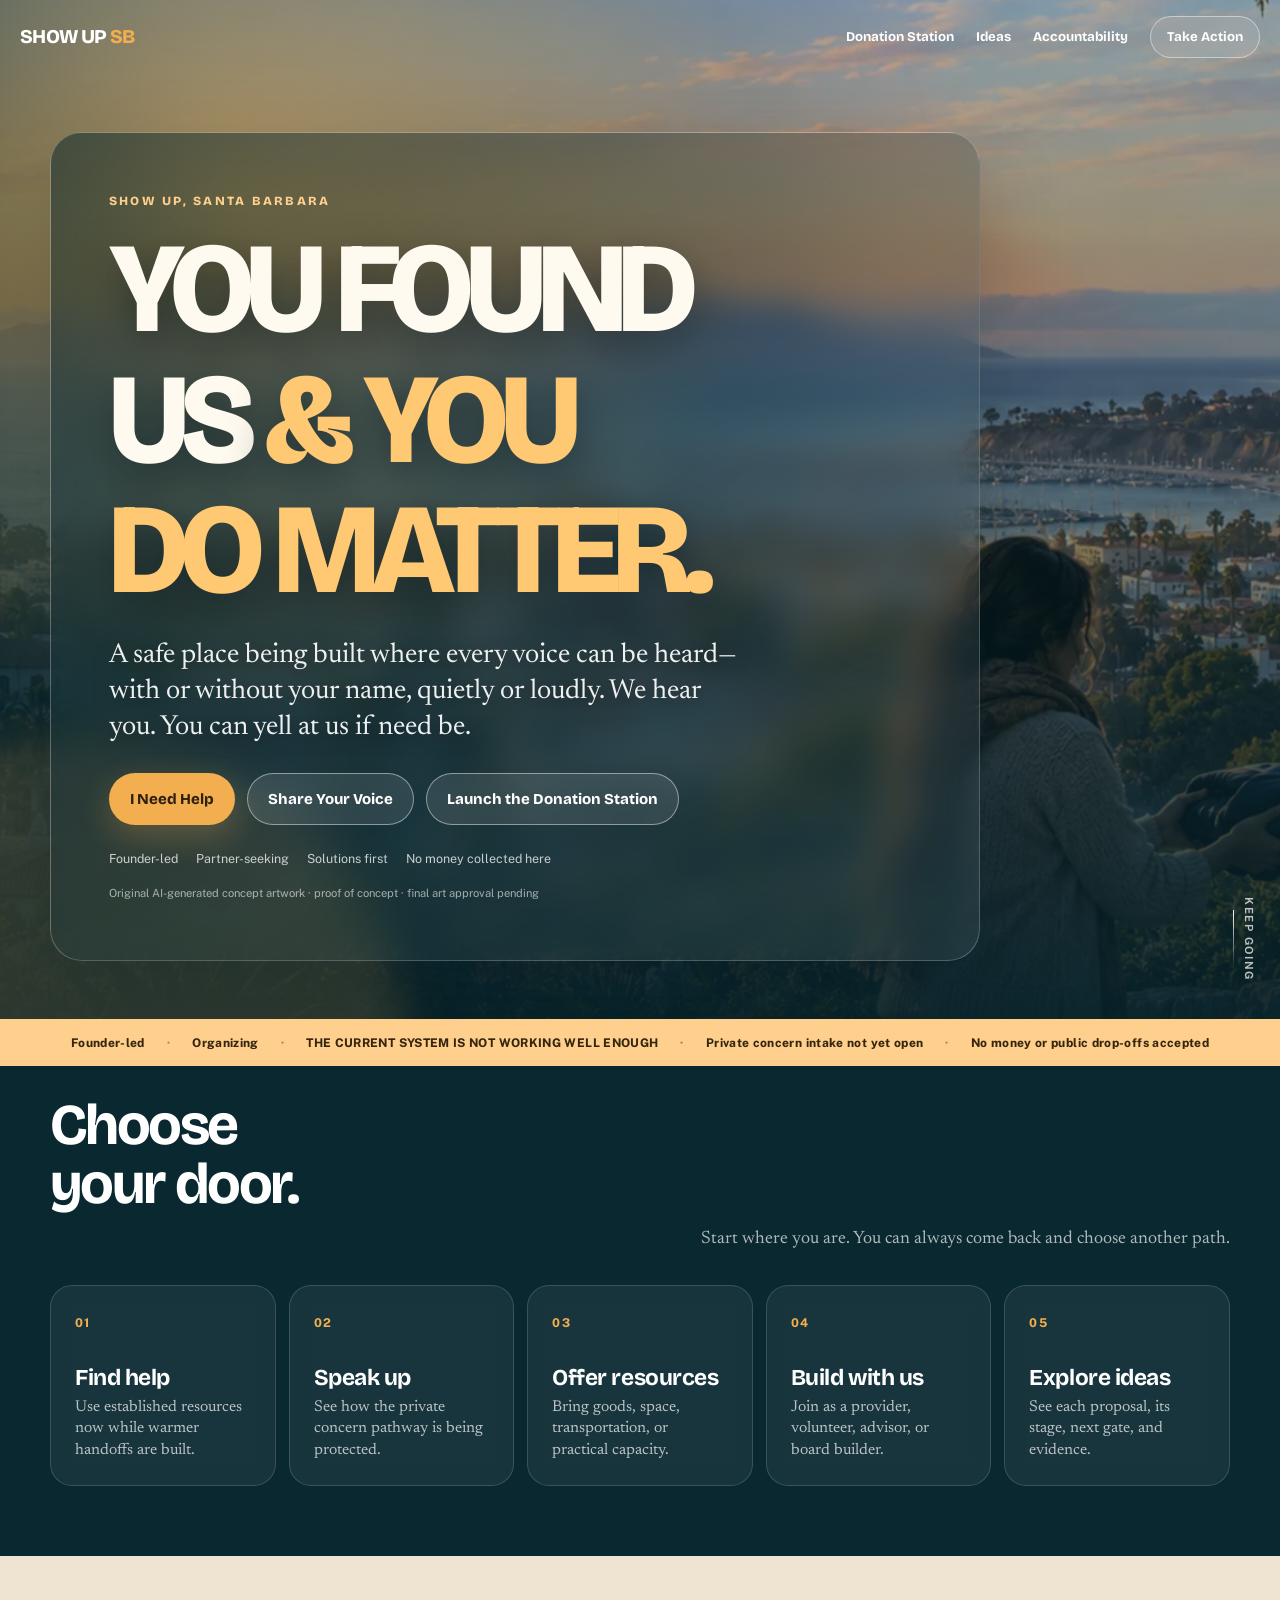
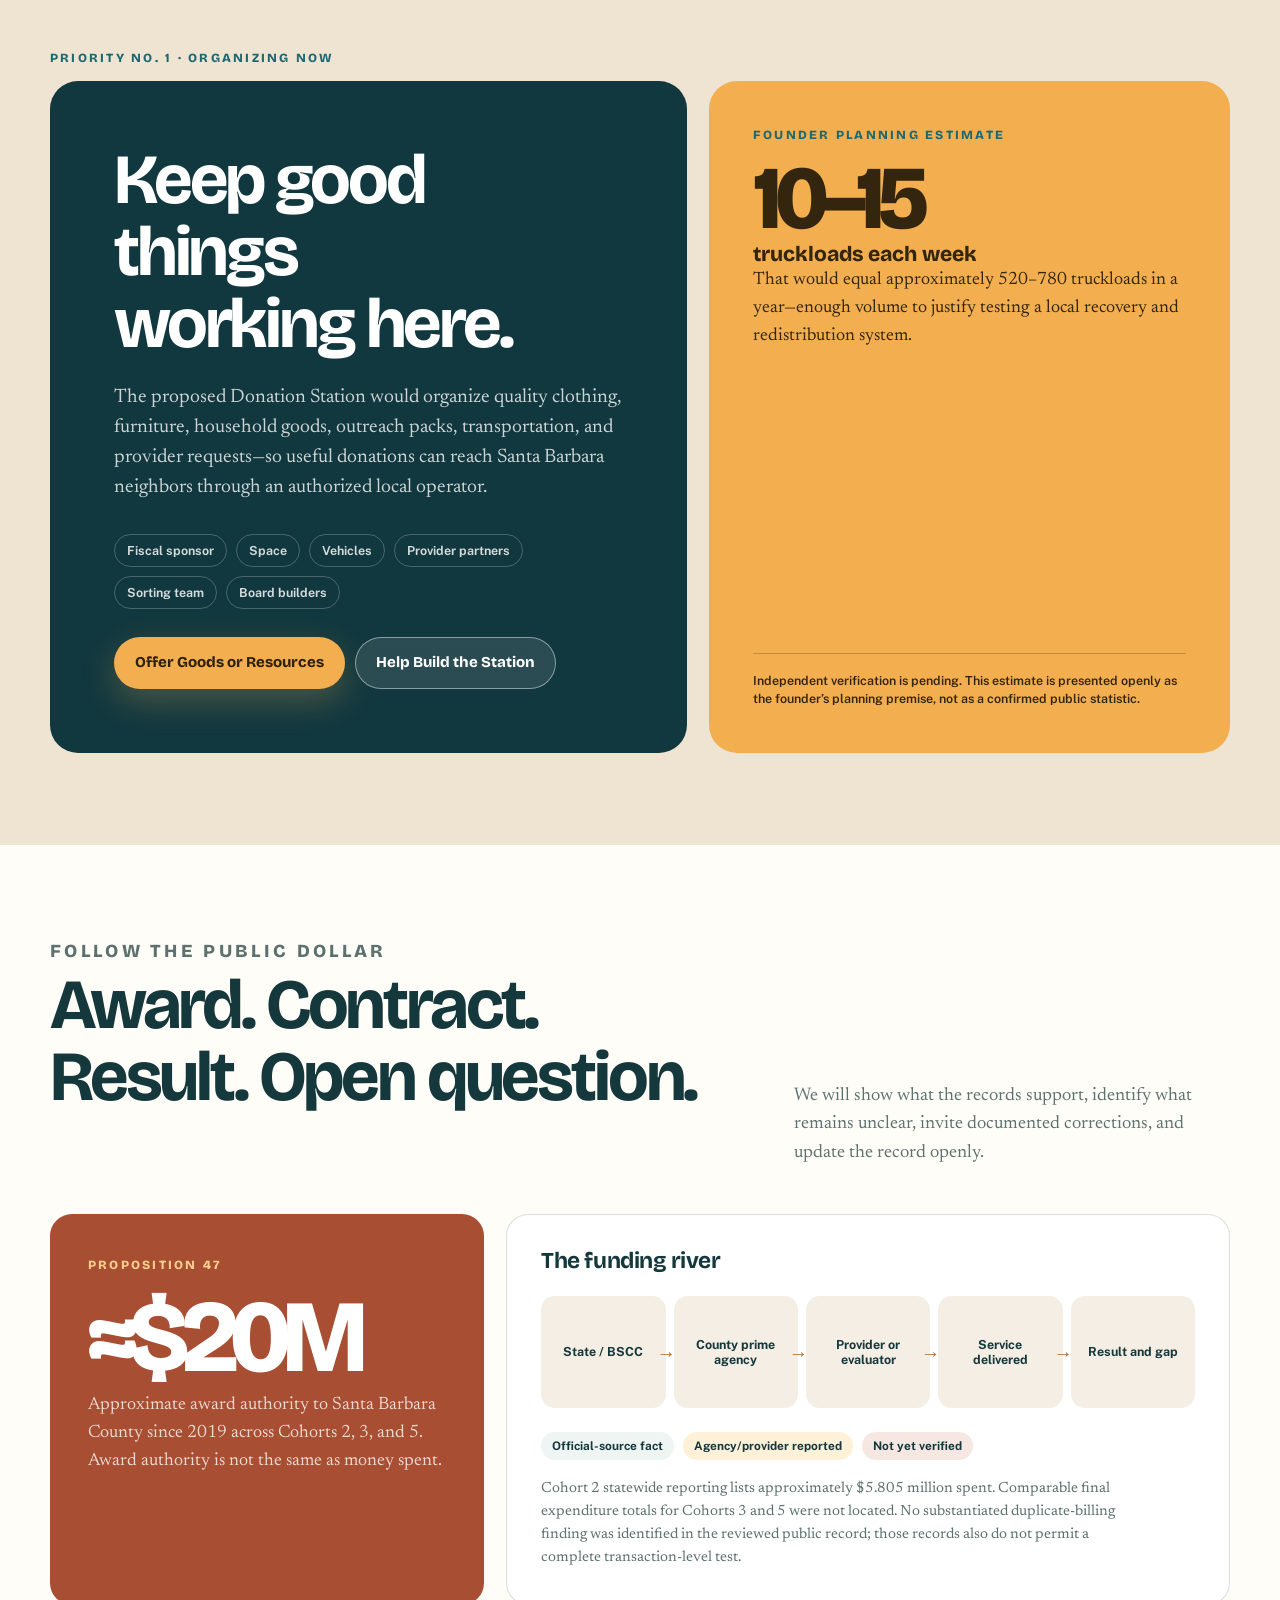
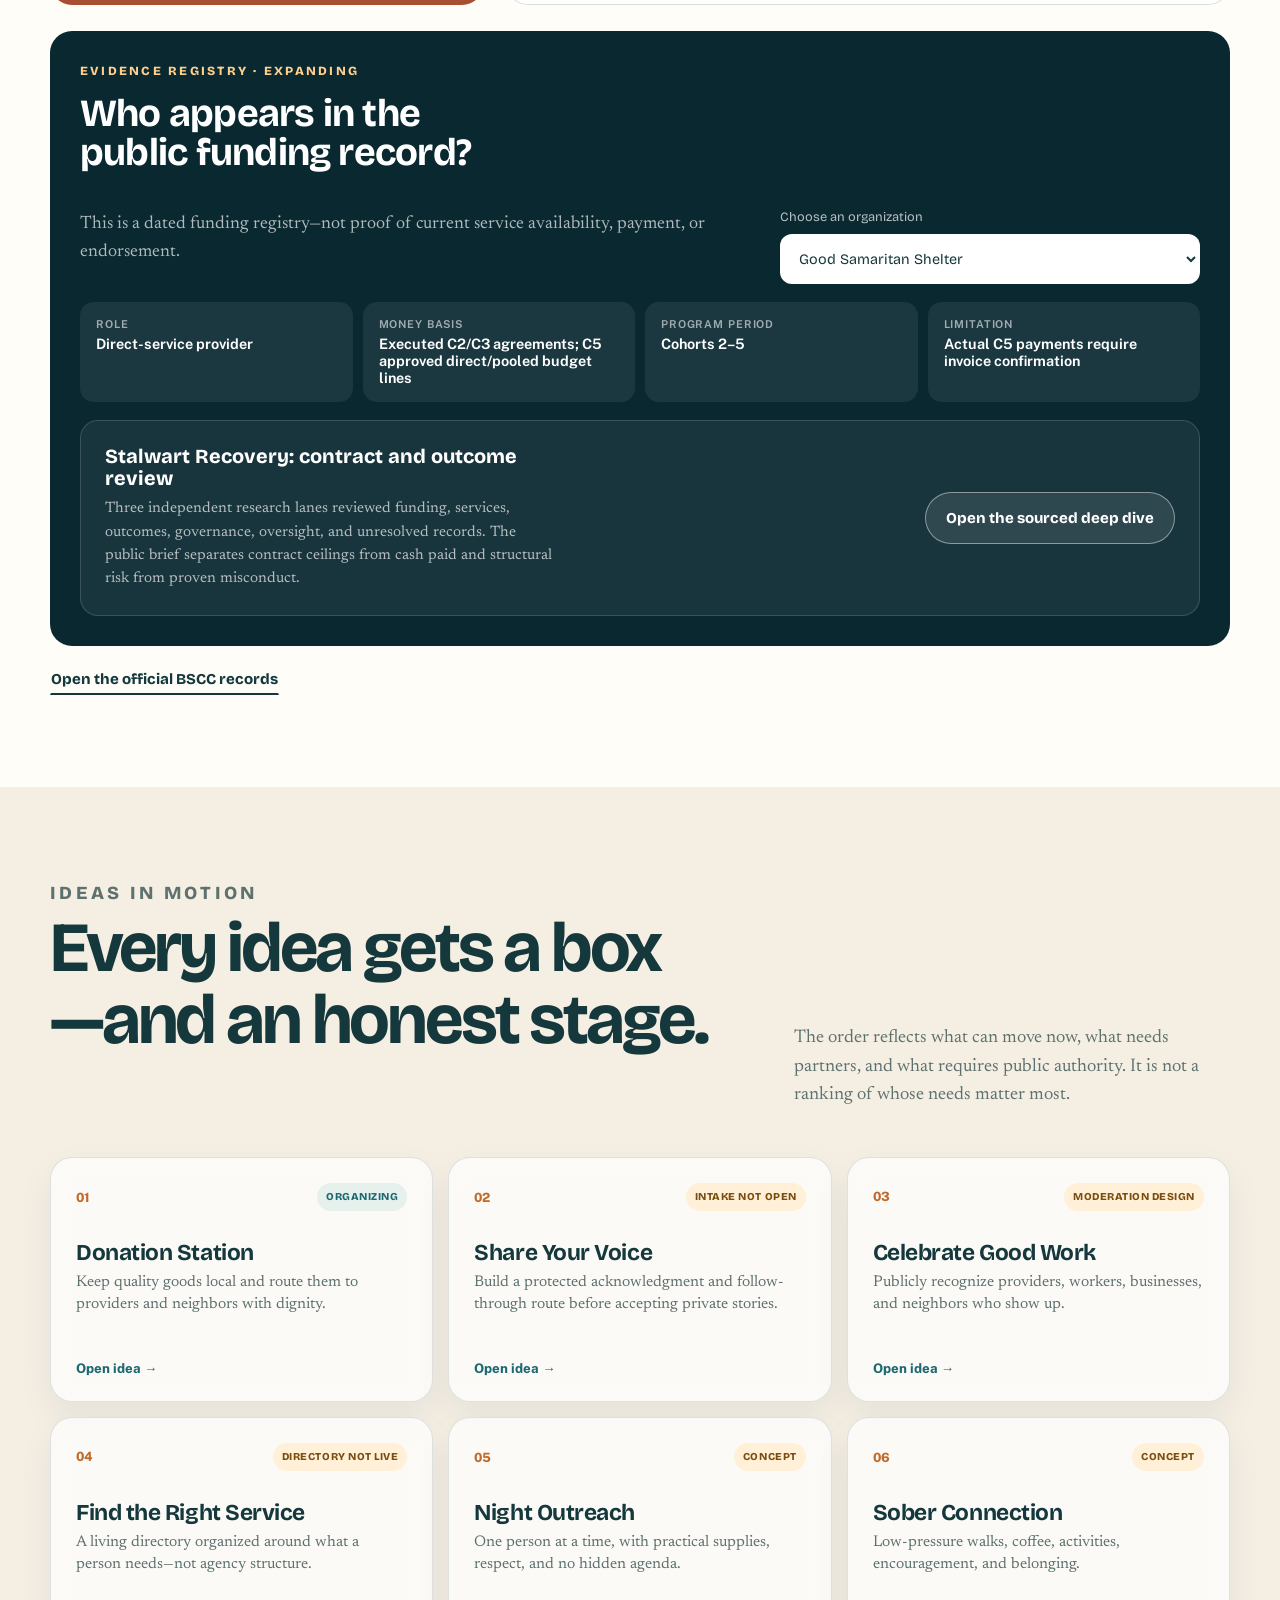
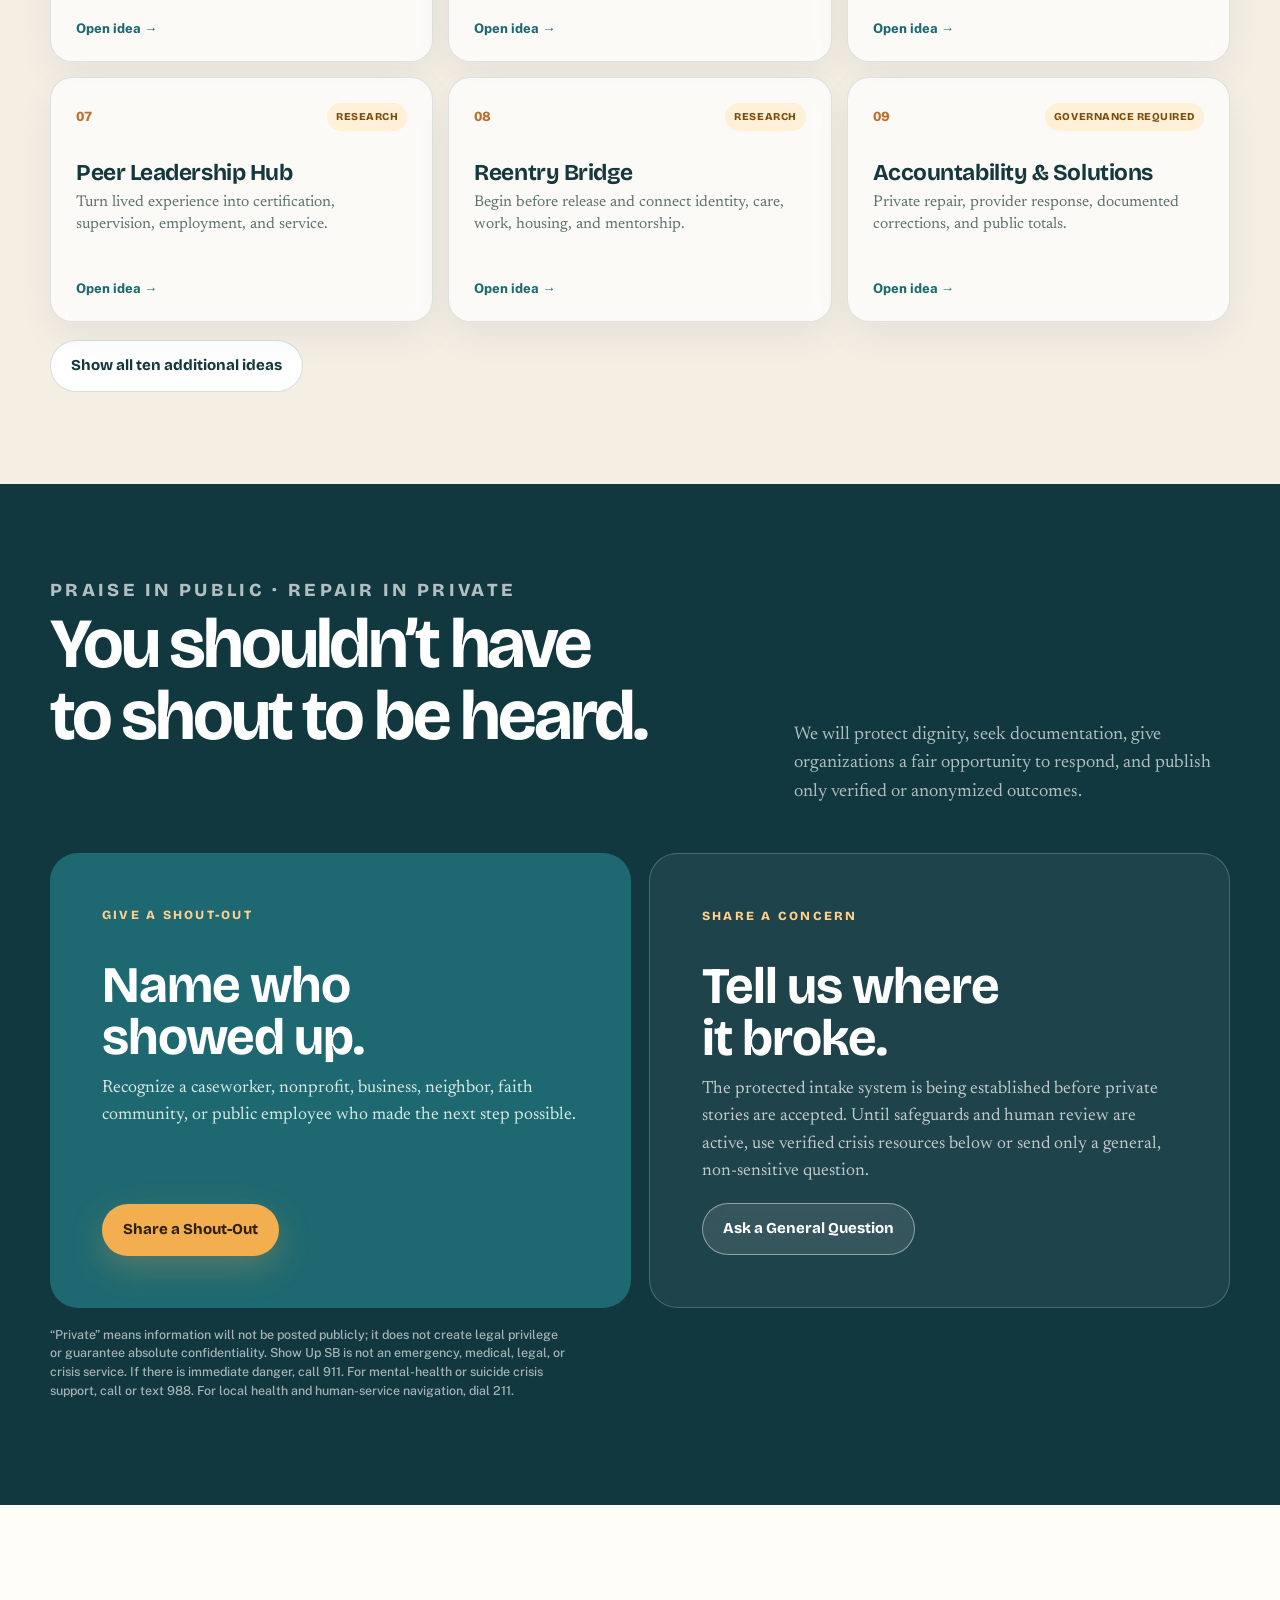
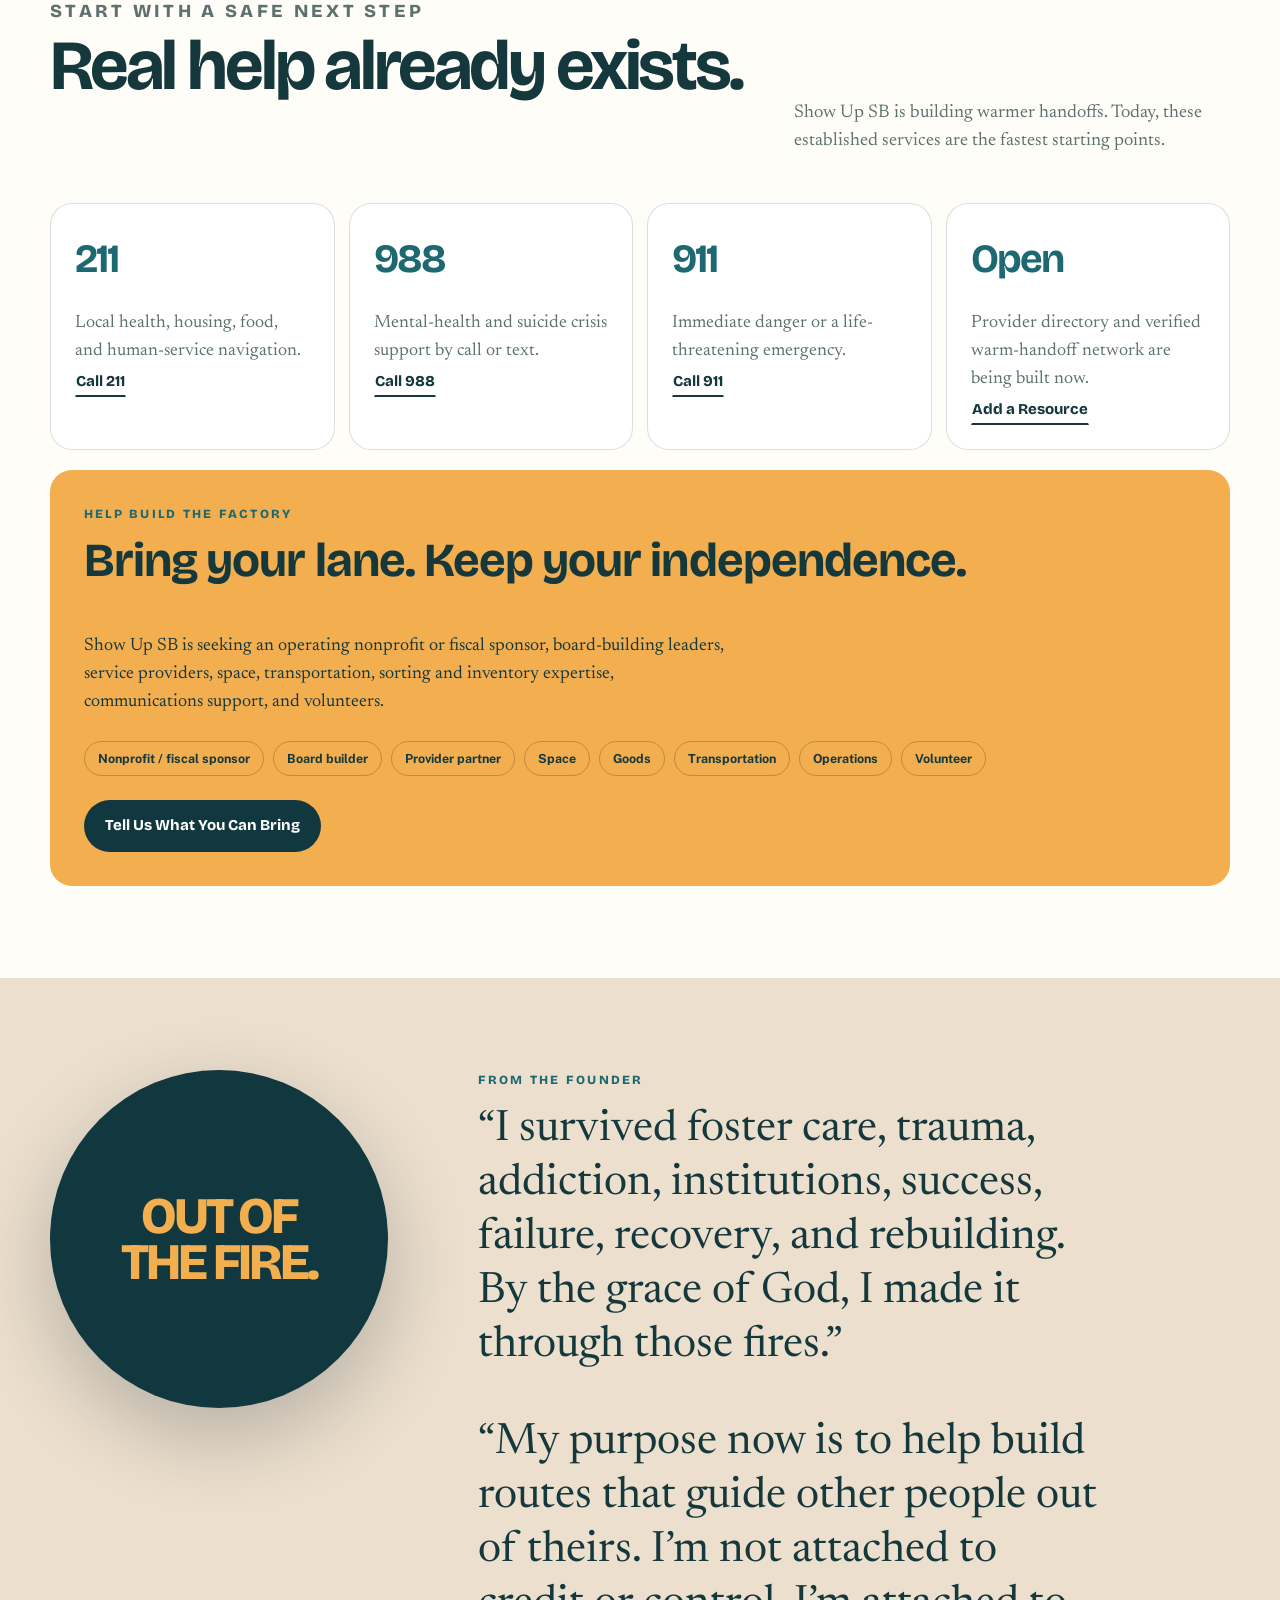
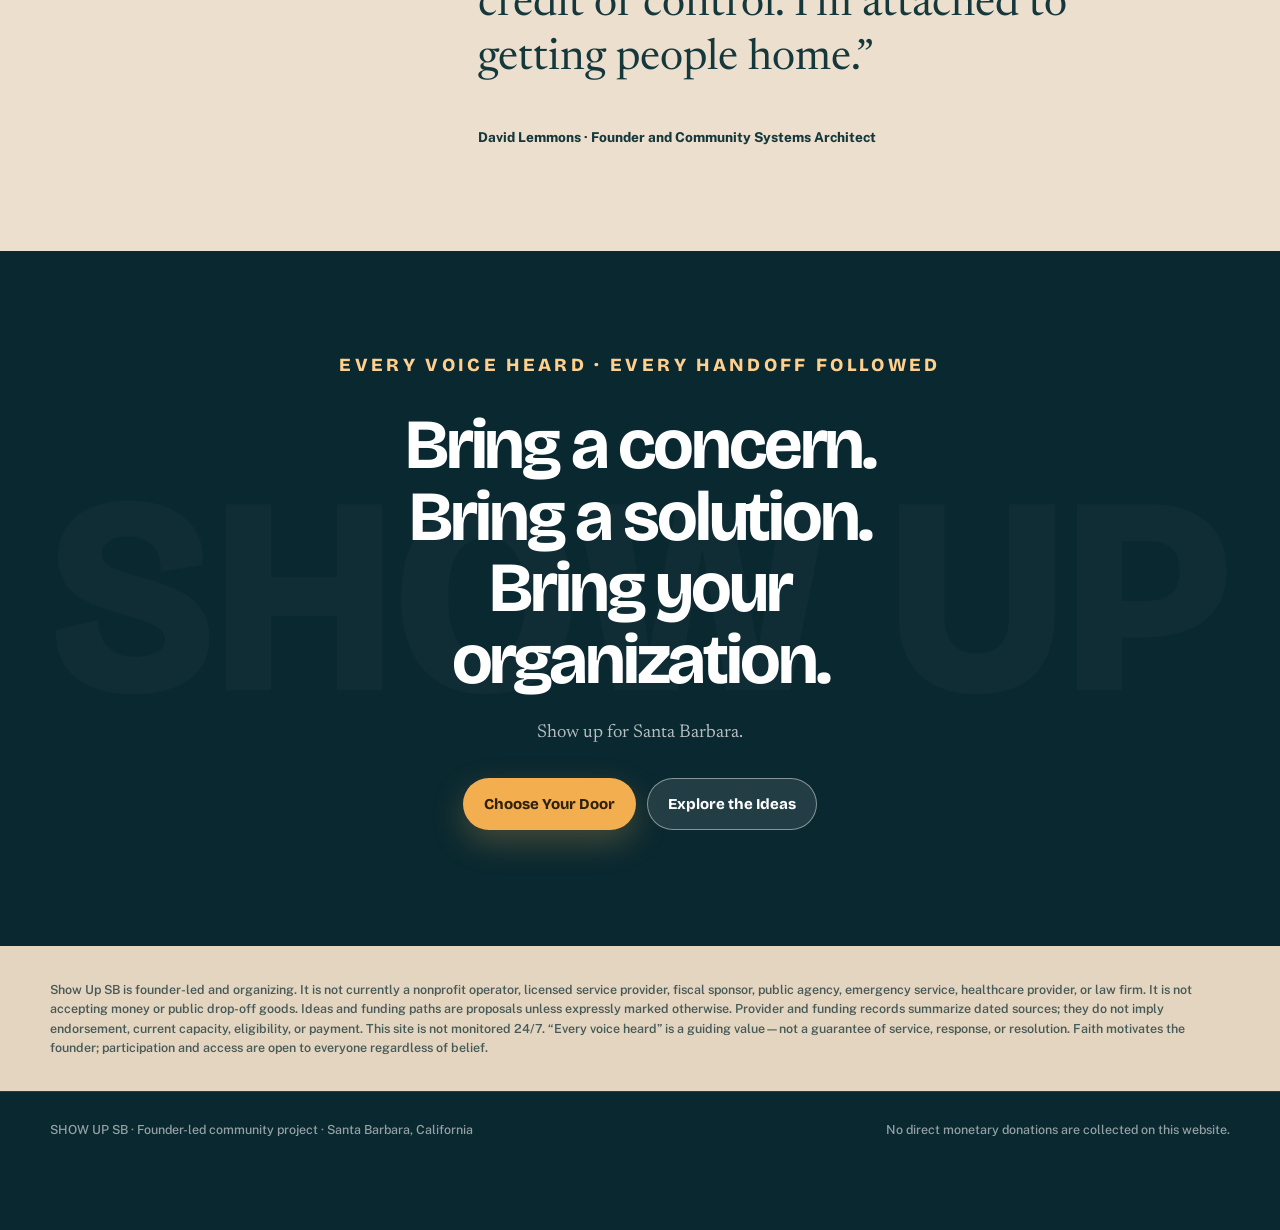
==== commit cf2aeb39: "Make system failure and SOP reset explicit" ====
--- a/index.html
+++ b/index.html
@@ -4,7 +4,7 @@
   <meta charset="utf-8">
   <meta name="viewport" content="width=device-width,initial-scale=1,viewport-fit=cover">
   <meta name="theme-color" content="#153f46">
-  <meta name="description" content="Show Up SB connects Santa Barbara voices, providers, resources, and practical solutions—then follows through.">
+  <meta name="description" content="Show Up SB names where Santa Barbara systems are failing, rebuilds operating procedures, and tracks whether follow-through improves.">
   <link rel="canonical" href="https://www.showupsb.com/">
   <meta property="og:type" content="website">
   <meta property="og:title" content="Show Up SB — You Found Us & You Do Matter">
@@ -230,6 +230,17 @@
     .needs { display: flex; flex-wrap: wrap; gap: 9px; margin-top: 30px; }
     .need { padding: 8px 12px; border: 1px solid rgba(255,255,255,.23); border-radius: 999px; color: rgba(255,255,255,.82); font: 650 .78rem "Public Sans", sans-serif; }
 
+    /* Operating reset */
+    .operating-reset { background: #fff1e7; border-top: 5px solid var(--clay); border-bottom: 1px solid rgba(168, 78, 50, .2); }
+    .reset-shell { display: grid; grid-template-columns: .86fr 1.14fr; gap: 24px; align-items: stretch; }
+    .reset-lead { padding: clamp(30px, 5vw, 58px); border-radius: 28px; background: var(--clay); color: white; }
+    .reset-lead h2 { max-width: 10ch; margin-bottom: 20px; color: white; }
+    .reset-lead p { color: rgba(255,255,255,.86); font-size: 1.15rem; }
+    .reset-grid { display: grid; grid-template-columns: repeat(2, 1fr); gap: 12px; }
+    .reset-card { padding: 24px; border: 1px solid rgba(168,78,50,.2); border-radius: 18px; background: white; }
+    .reset-card strong { display: block; margin-bottom: 8px; color: var(--clay); font: 800 1.15rem/1.1 "Bricolage Grotesque", sans-serif; }
+    .reset-card p { margin: 0; color: var(--muted); font-size: .98rem; line-height: 1.4; }
+
     /* Accountability */
     .accountability { background: var(--paper); }
     .funding-shell { display: grid; grid-template-columns: .75fr 1.25fr; gap: 22px; }
@@ -385,6 +396,9 @@
       .nav-inner { min-height: 64px; }
       .nav-links .button { display: none; }
       .current-status .wrap { display: block; padding-block: 10px; }
+      .reset-shell { grid-template-columns: 1fr; }
+      .reset-grid { grid-template-columns: 1fr 1fr; }
+
       .current-status span { display: block; }
       .current-status span:not(:last-child)::after { content: ""; margin: 0; }
       .router { padding-bottom: 50px; }
@@ -446,7 +460,7 @@
   </section>
 
   <aside class="current-status" aria-label="Current project status">
-    <div class="wrap"><span>Founder-led</span><span>Organizing</span><span>Private concern intake not yet open</span><span>No money or public drop-offs accepted</span></div>
+    <div class="wrap"><span>Founder-led</span><span>Organizing</span><span>THE CURRENT SYSTEM IS NOT WORKING WELL ENOUGH</span><span>Private concern intake not yet open</span><span>No money or public drop-offs accepted</span></div>
   </aside>
 
   <main id="main">
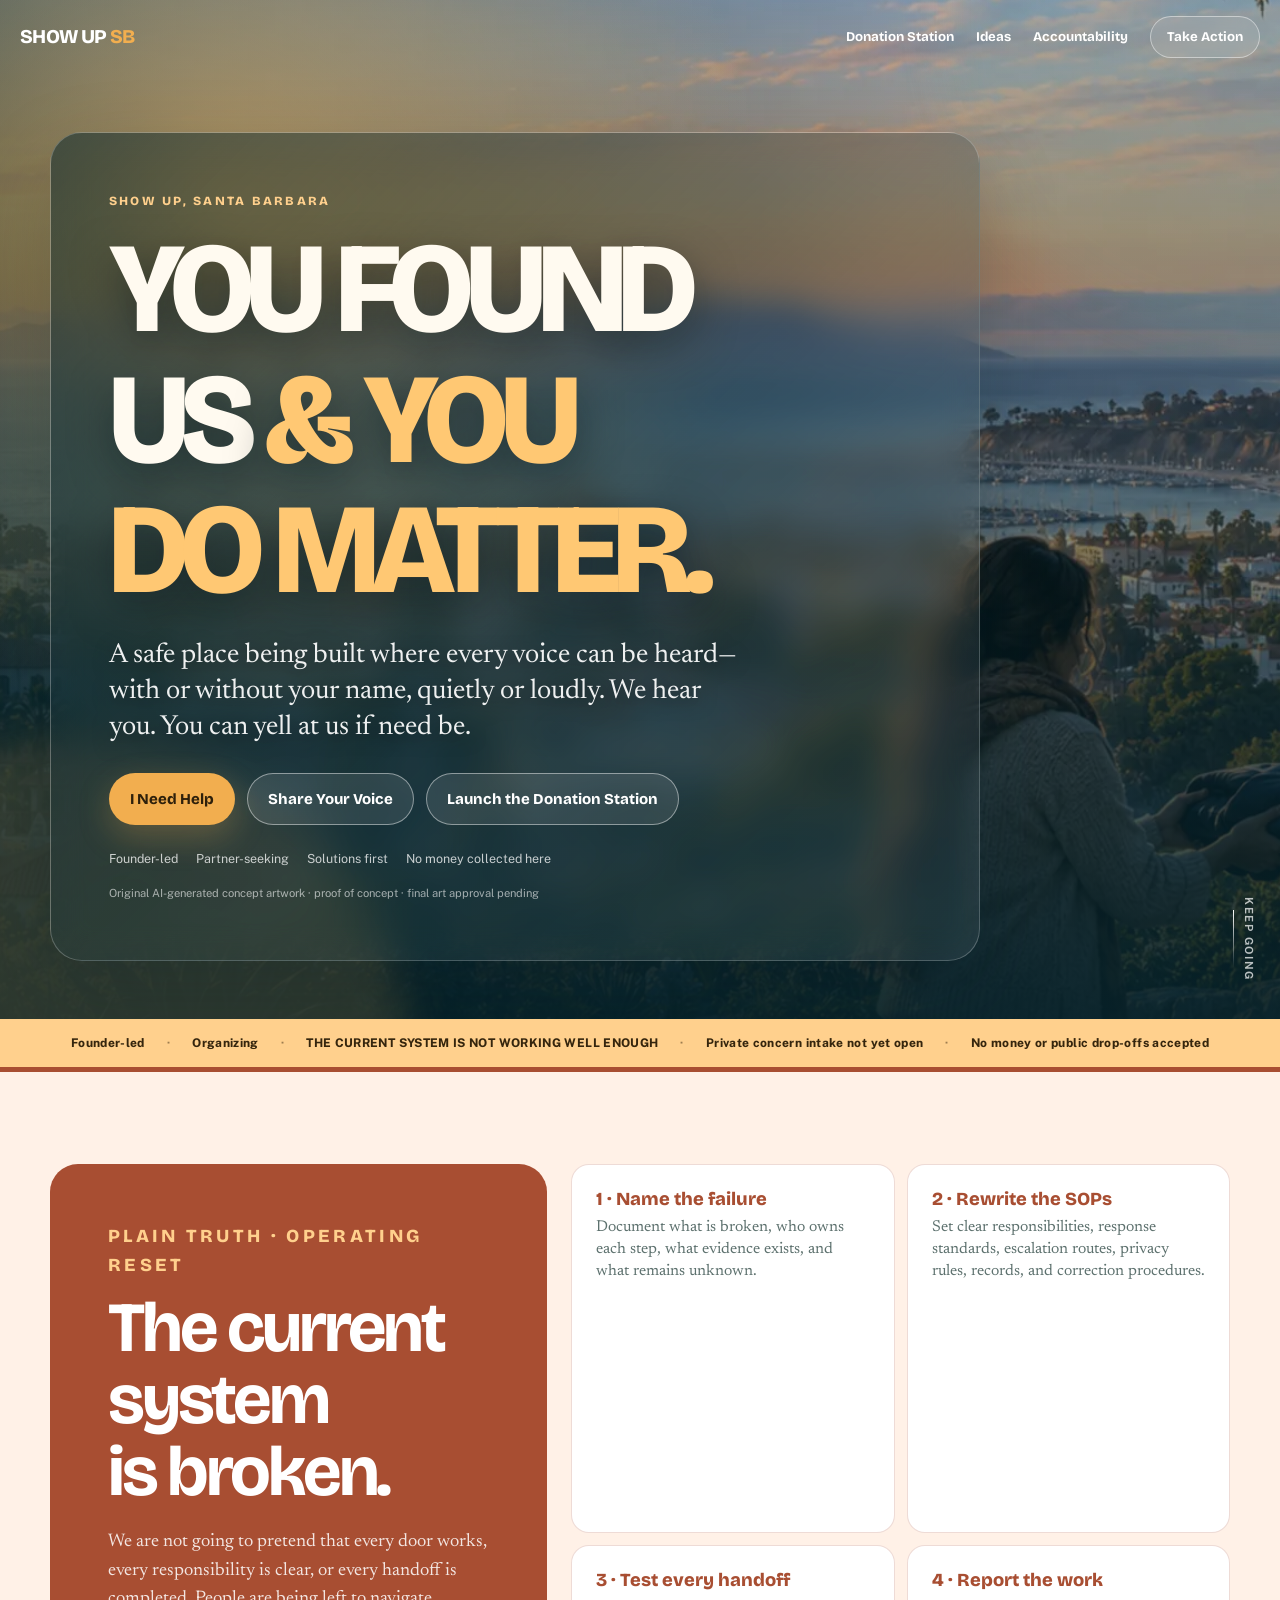
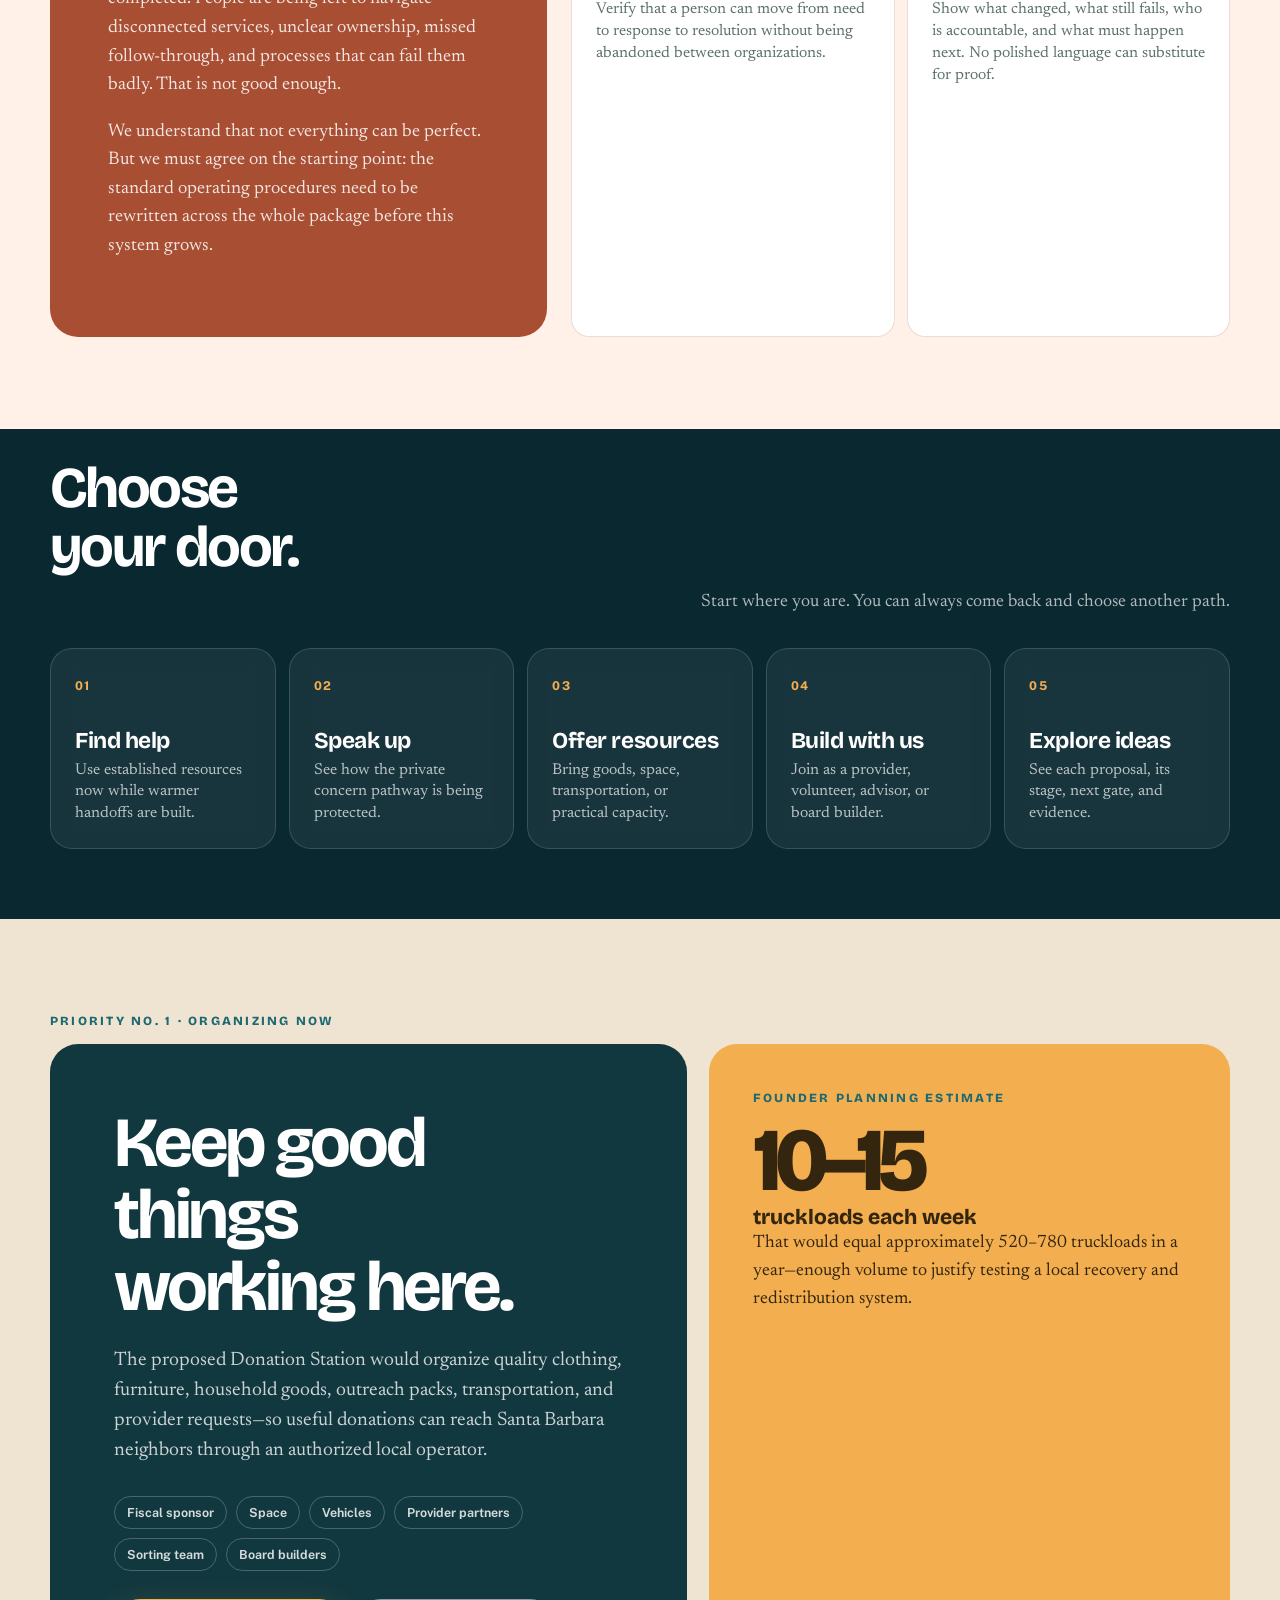
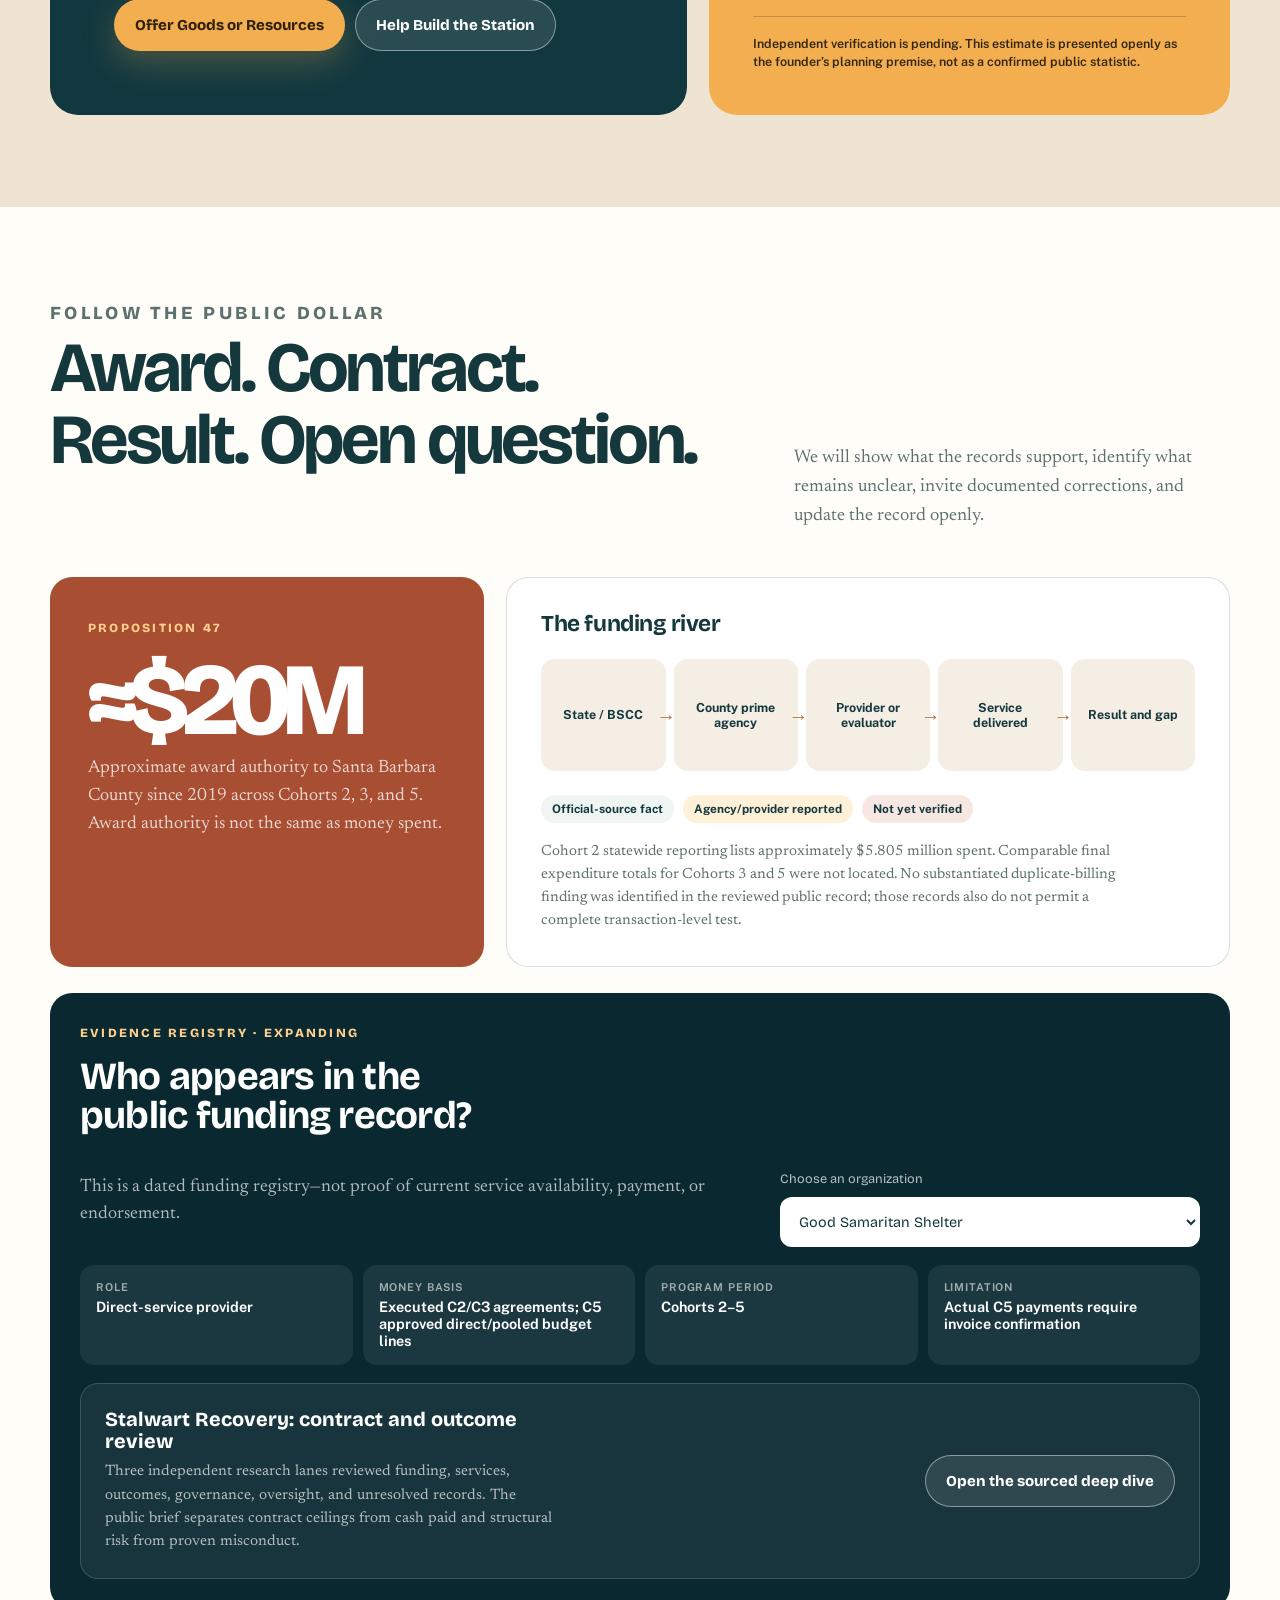
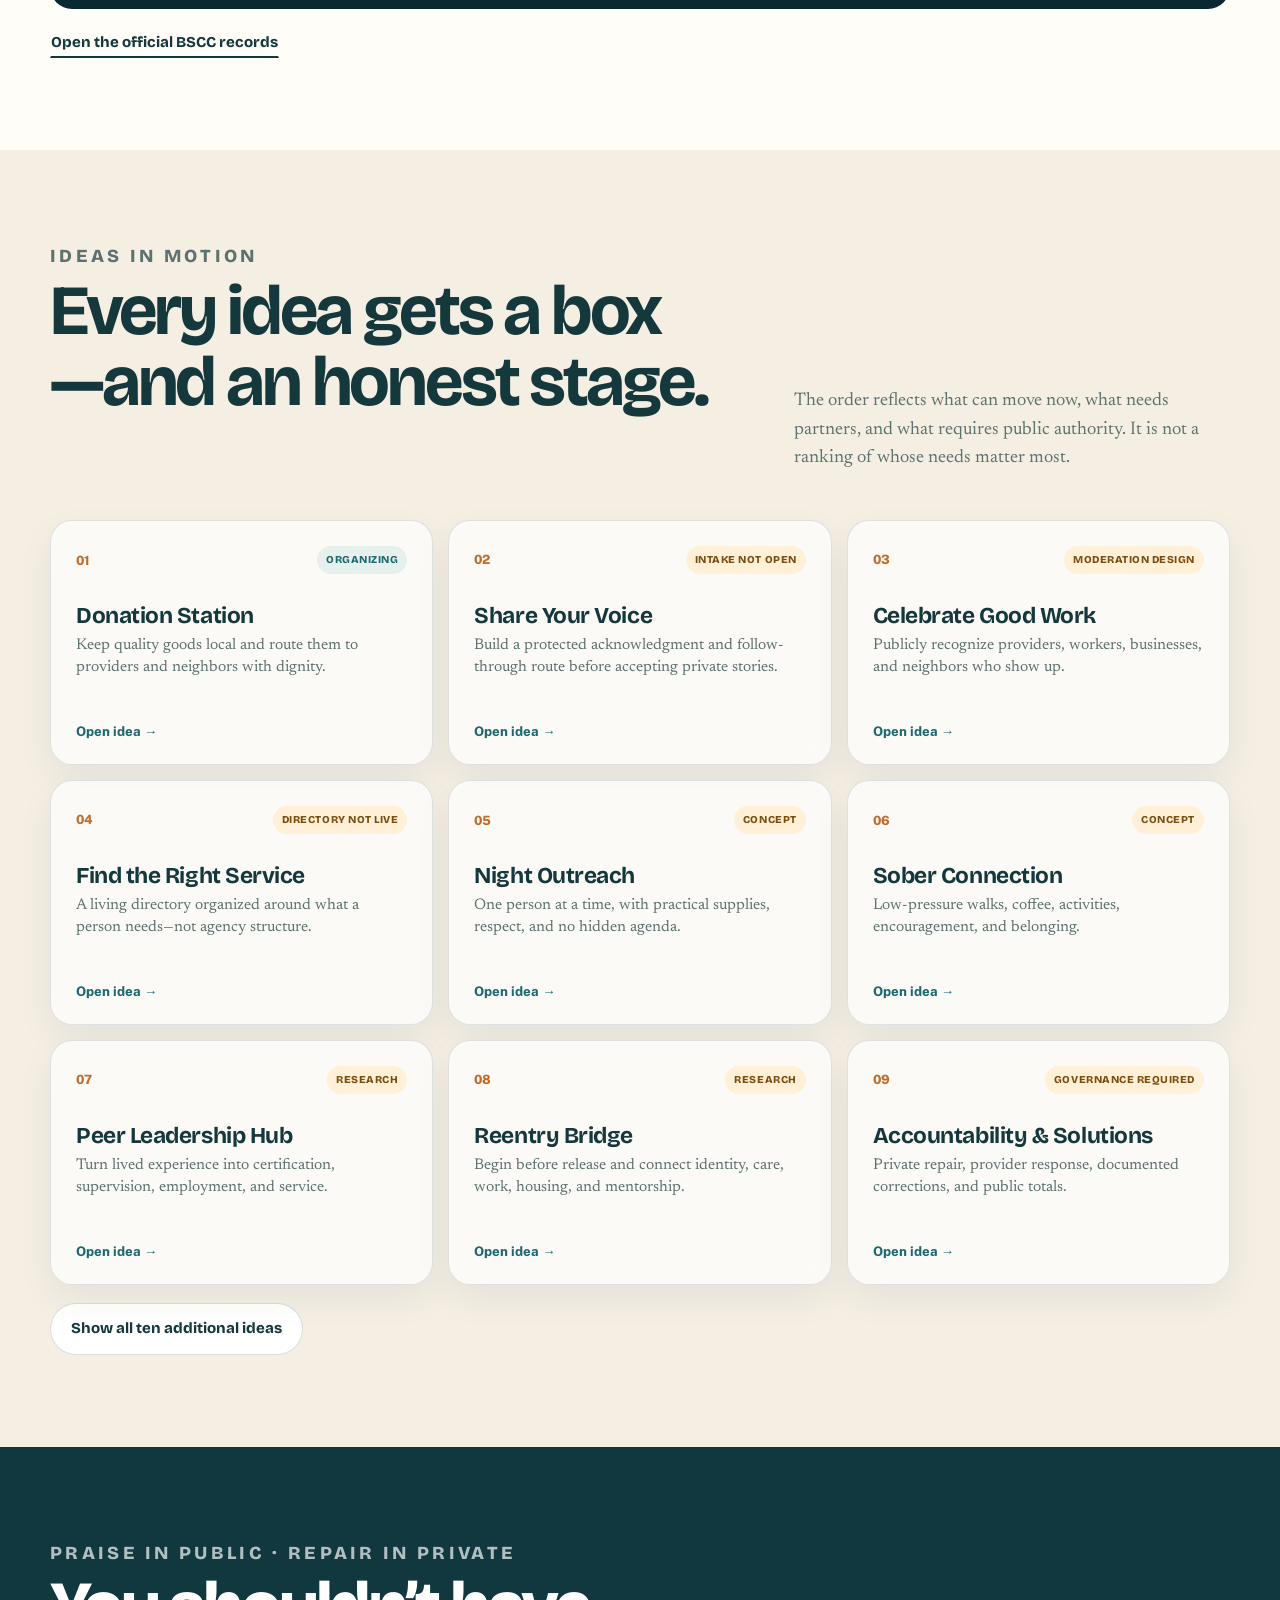
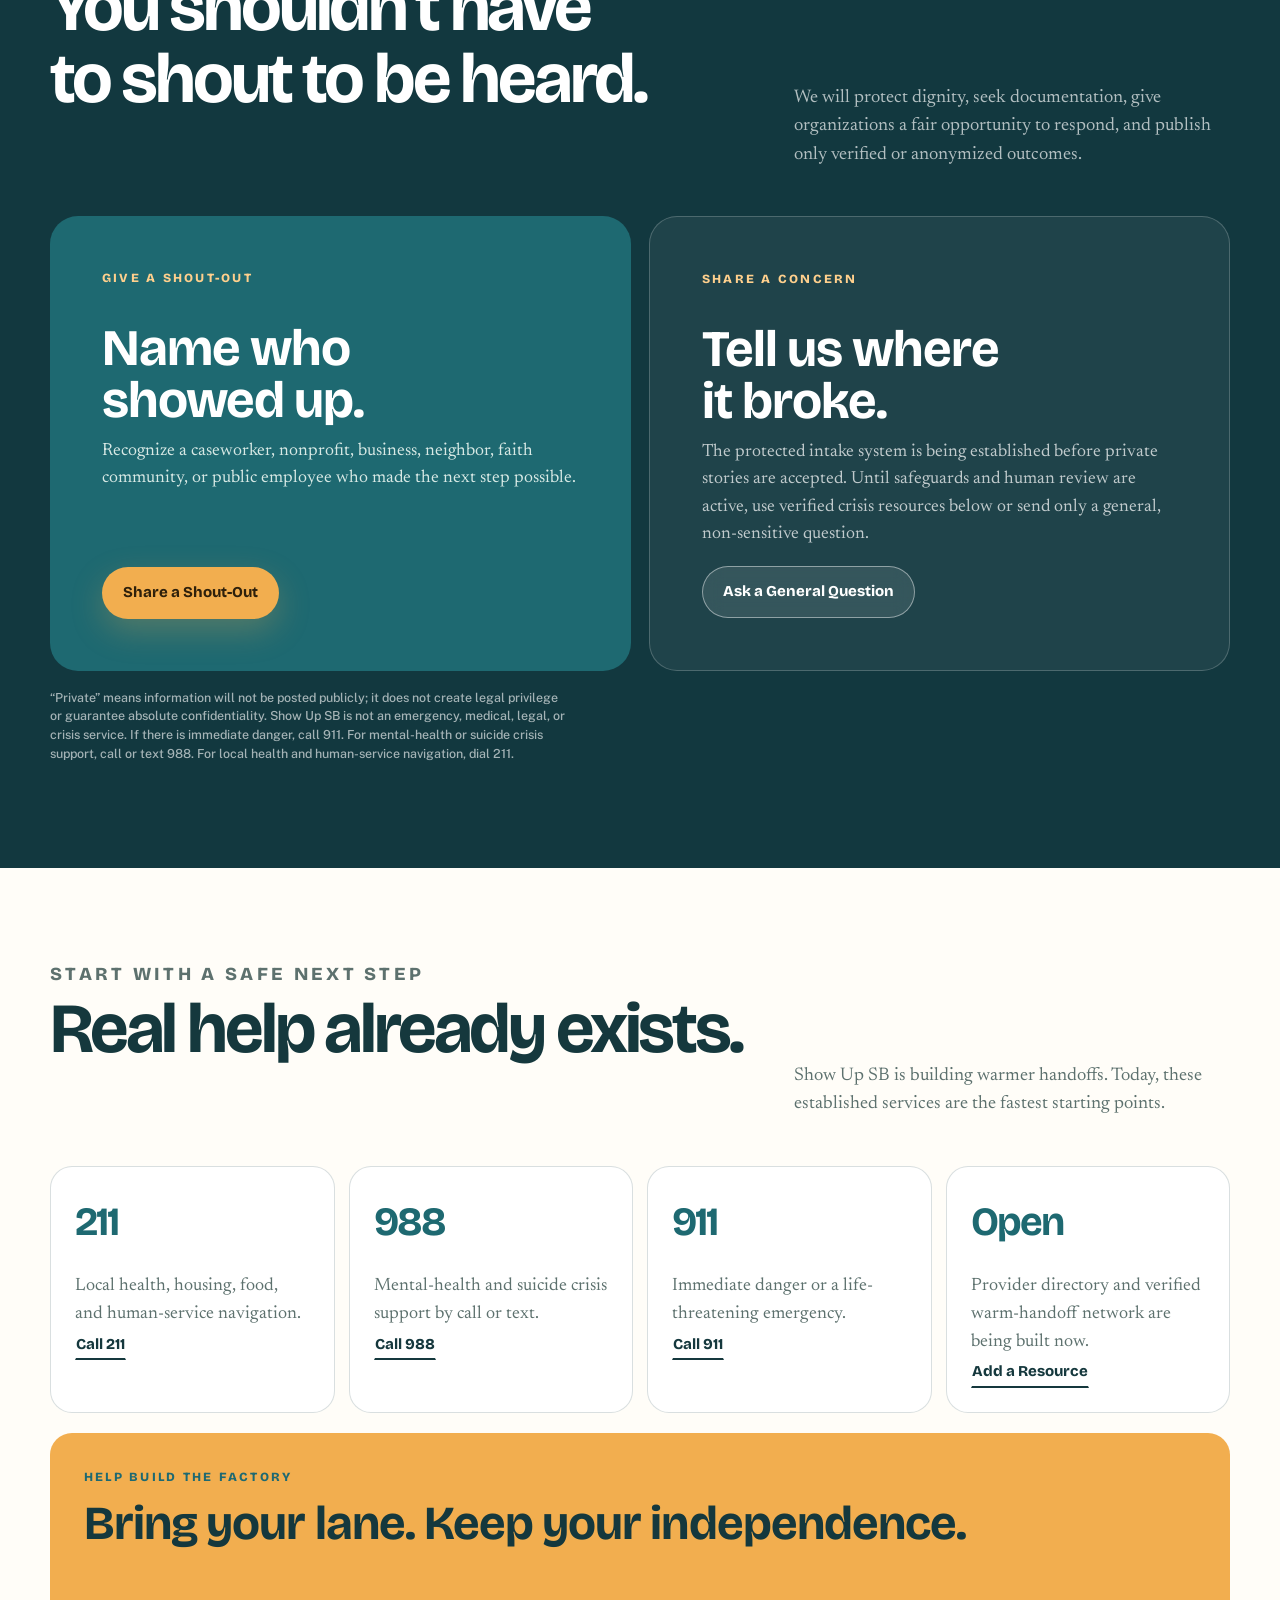
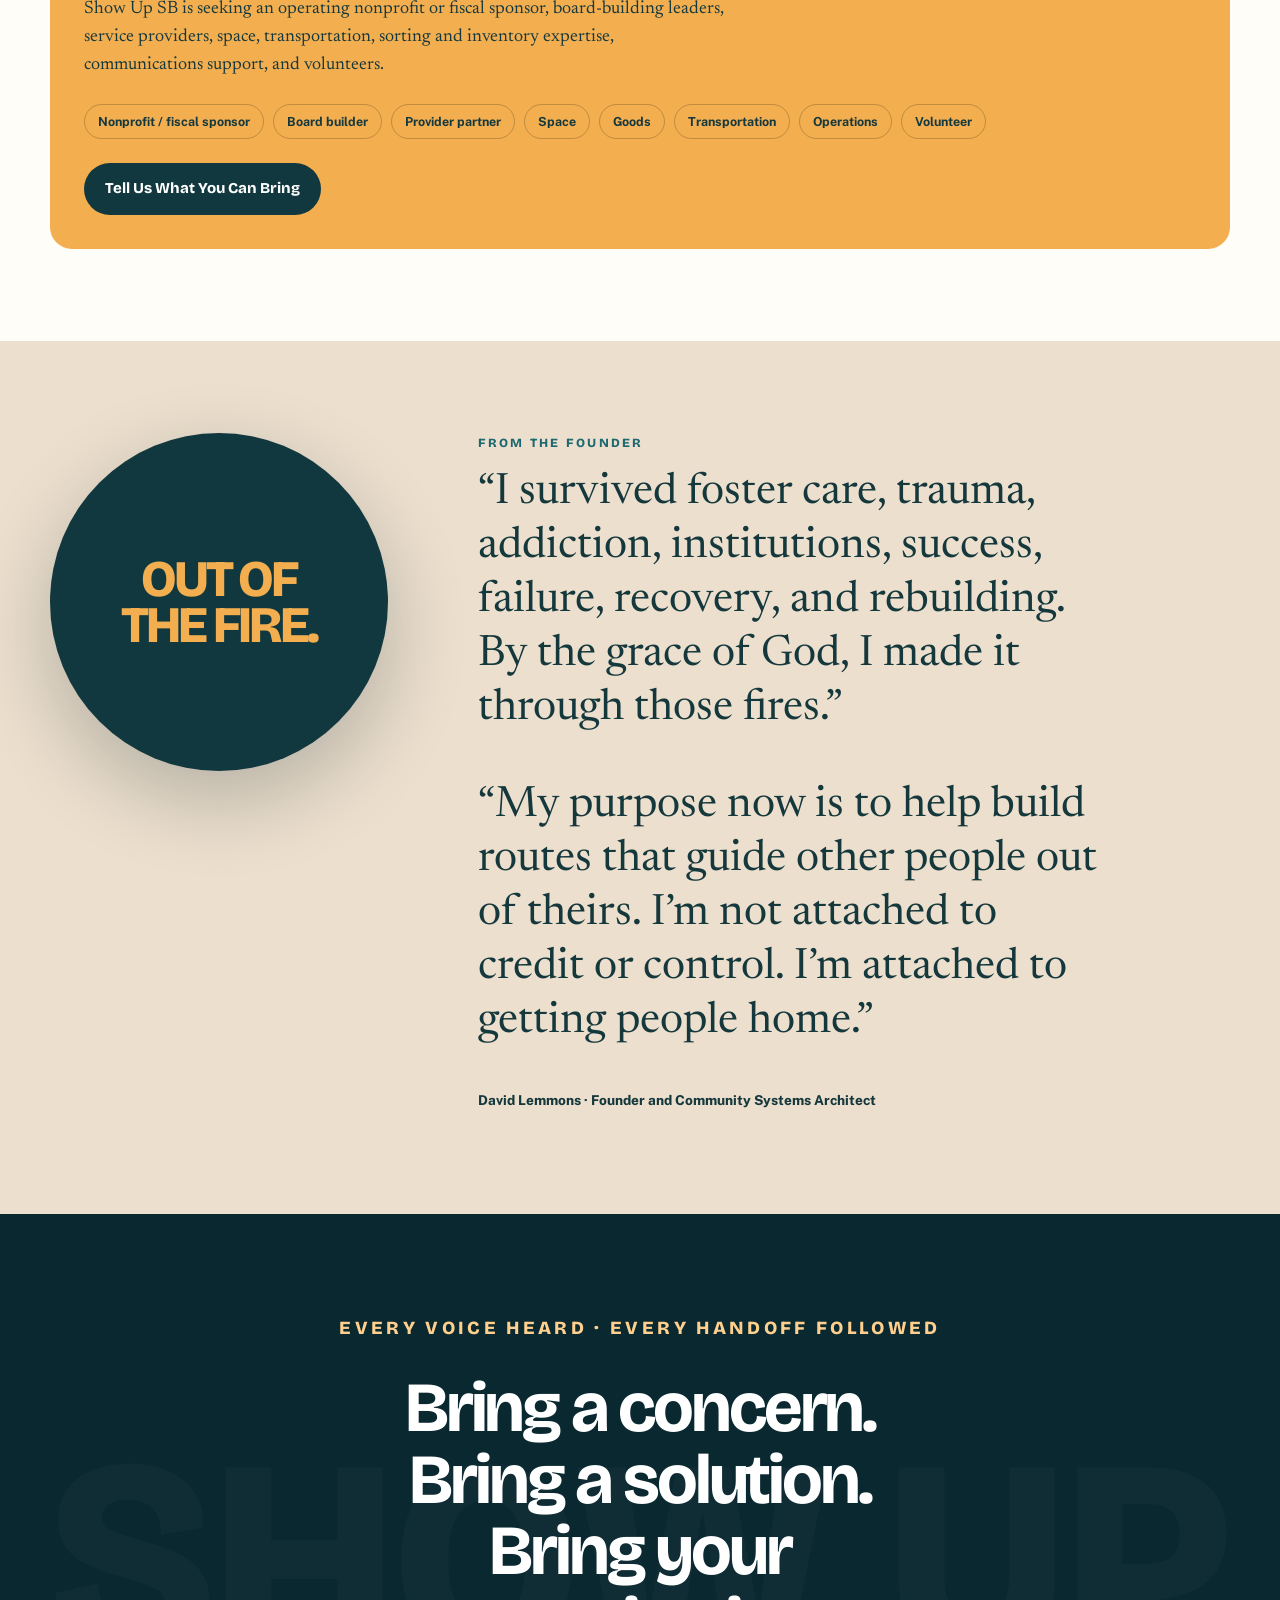
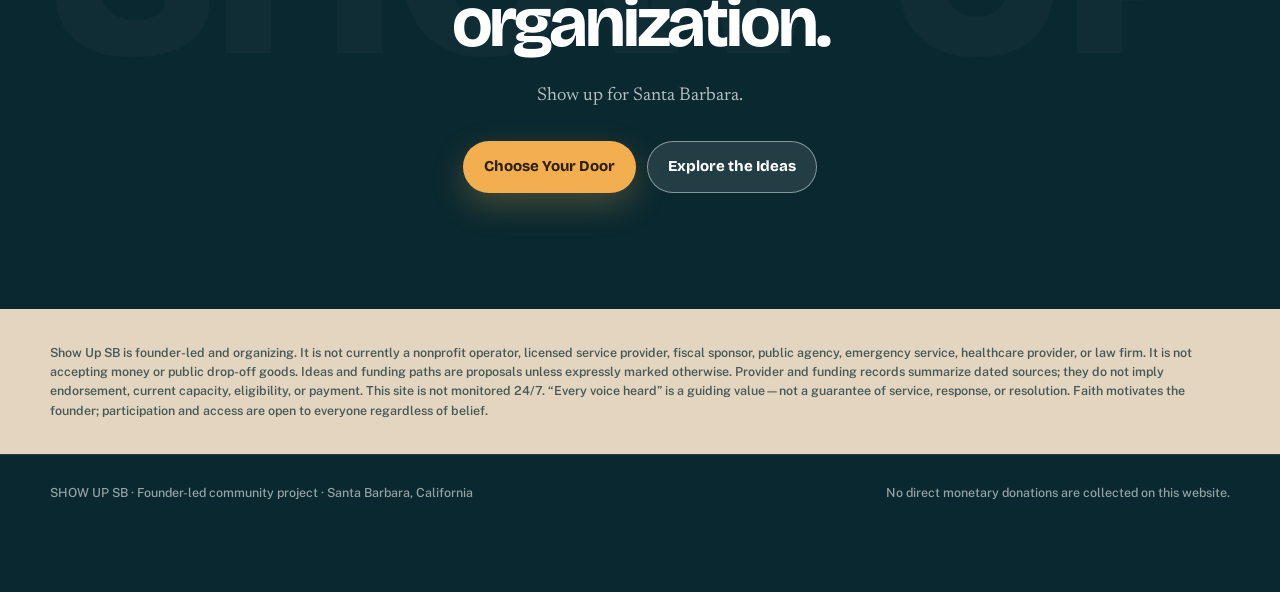
==== commit 472c1ee5: "Add explicit operating reset commitments" ====
--- a/index.html
+++ b/index.html
@@ -462,6 +462,25 @@
   <aside class="current-status" aria-label="Current project status">
     <div class="wrap"><span>Founder-led</span><span>Organizing</span><span>THE CURRENT SYSTEM IS NOT WORKING WELL ENOUGH</span><span>Private concern intake not yet open</span><span>No money or public drop-offs accepted</span></div>
   </aside>
+
+  <section class="section operating-reset" id="operating-reset">
+    <div class="wrap">
+      <div class="reset-shell">
+        <article class="reset-lead">
+          <p class="eyebrow light">Plain truth · operating reset</p>
+          <h2>The current system is broken.</h2>
+          <p>We are not going to pretend that every door works, every responsibility is clear, or every handoff is completed. People are being left to navigate disconnected services, unclear ownership, missed follow-through, and processes that can fail them badly. That is not good enough.</p>
+          <p>We understand that not everything can be perfect. But we must agree on the starting point: the standard operating procedures need to be rewritten across the whole package before this system grows.</p>
+        </article>
+        <div class="reset-grid" aria-label="Operating reset commitments">
+          <article class="reset-card"><strong>1 · Name the failure</strong><p>Document what is broken, who owns each step, what evidence exists, and what remains unknown.</p></article>
+          <article class="reset-card"><strong>2 · Rewrite the SOPs</strong><p>Set clear responsibilities, response standards, escalation routes, privacy rules, records, and correction procedures.</p></article>
+          <article class="reset-card"><strong>3 · Test every handoff</strong><p>Verify that a person can move from need to response to resolution without being abandoned between organizations.</p></article>
+          <article class="reset-card"><strong>4 · Report the work</strong><p>Show what changed, what still fails, who is accountable, and what must happen next. No polished language can substitute for proof.</p></article>
+        </div>
+      </div>
+    </div>
+  </section>
 
   <main id="main">
     <section class="router" id="paths">
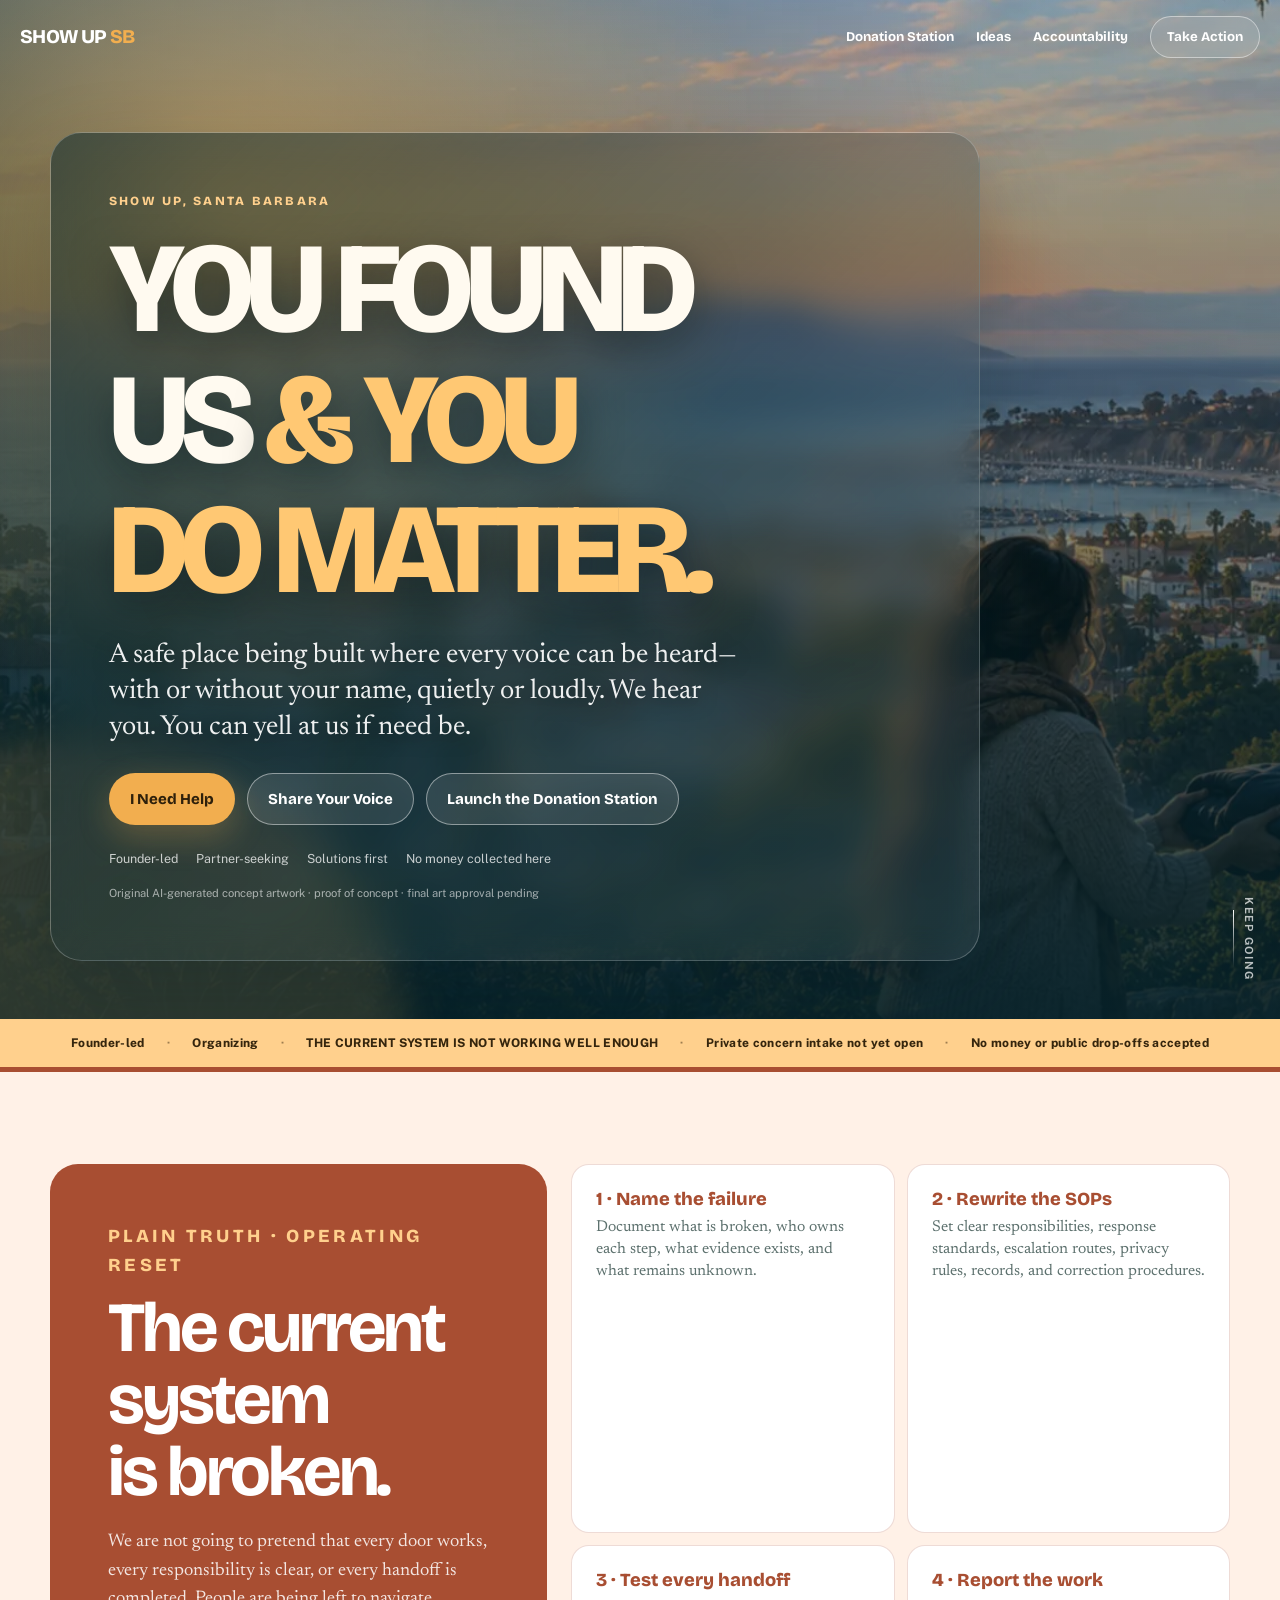
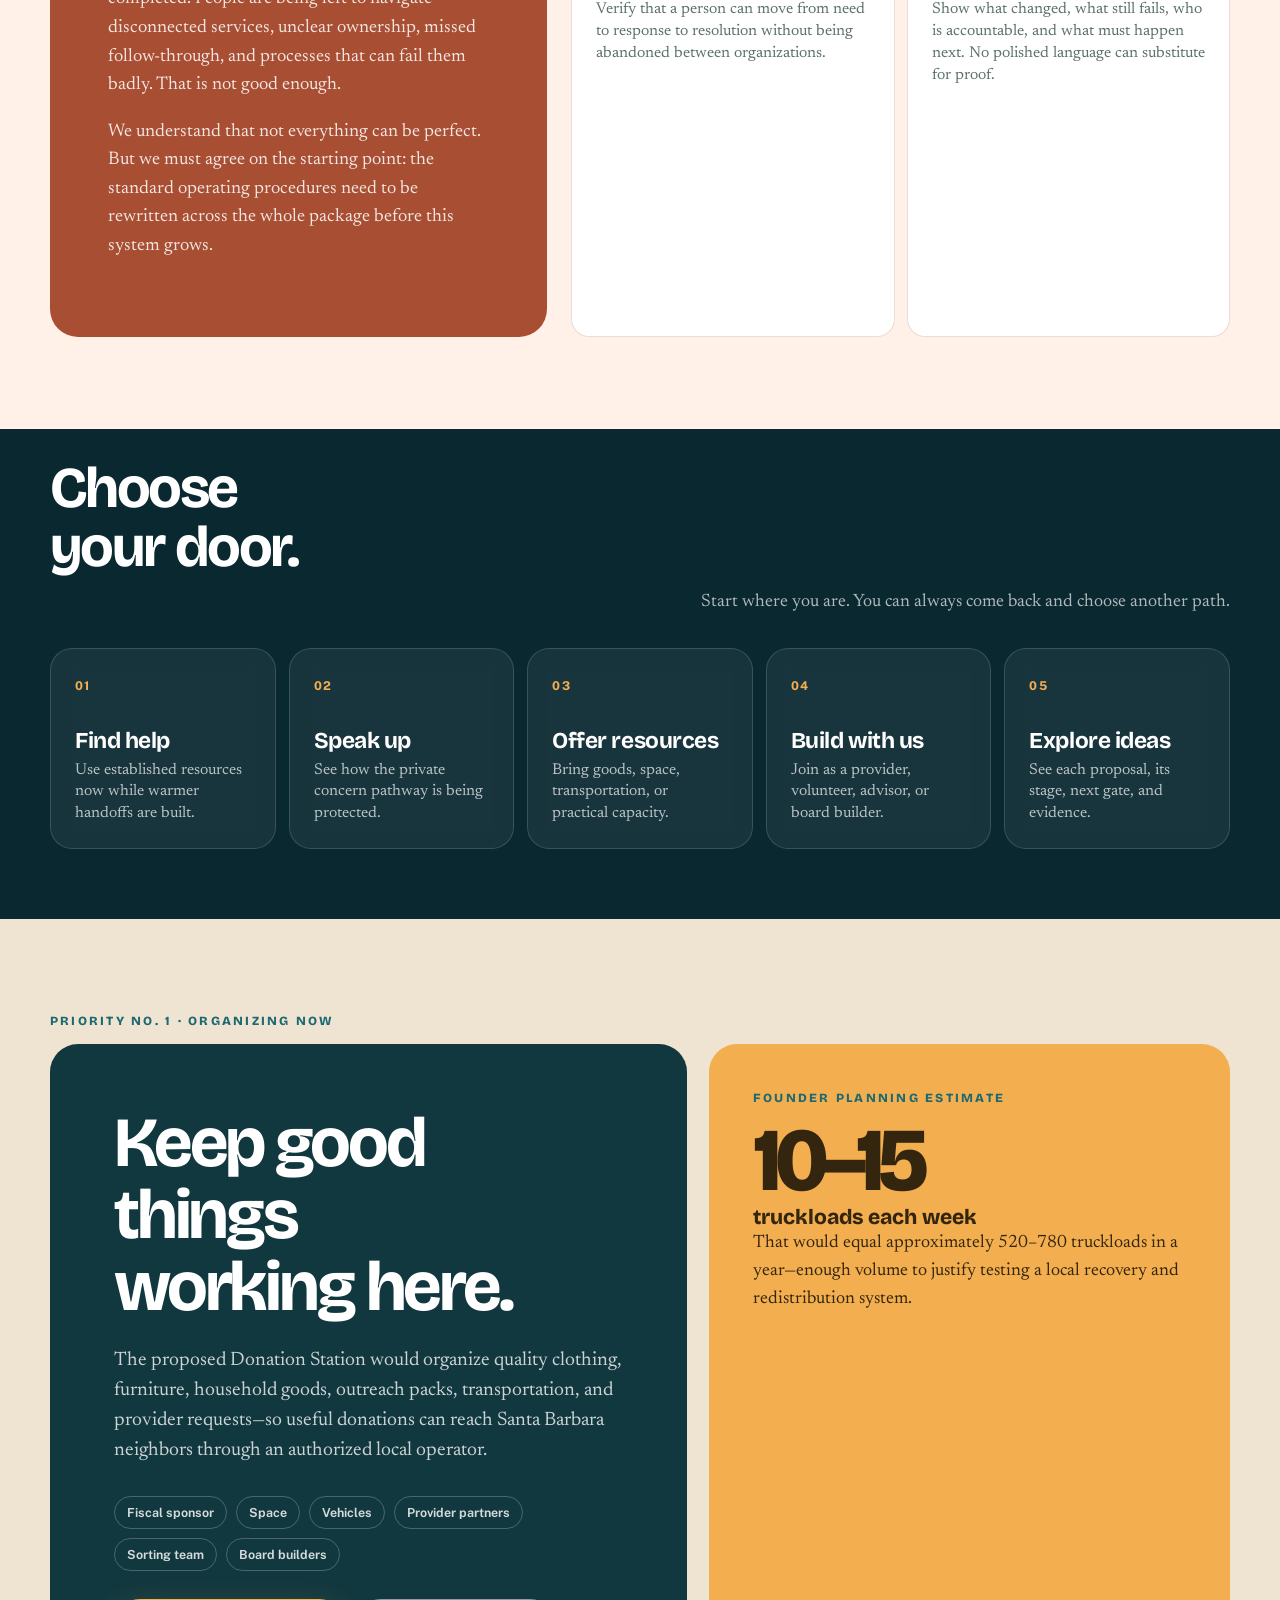
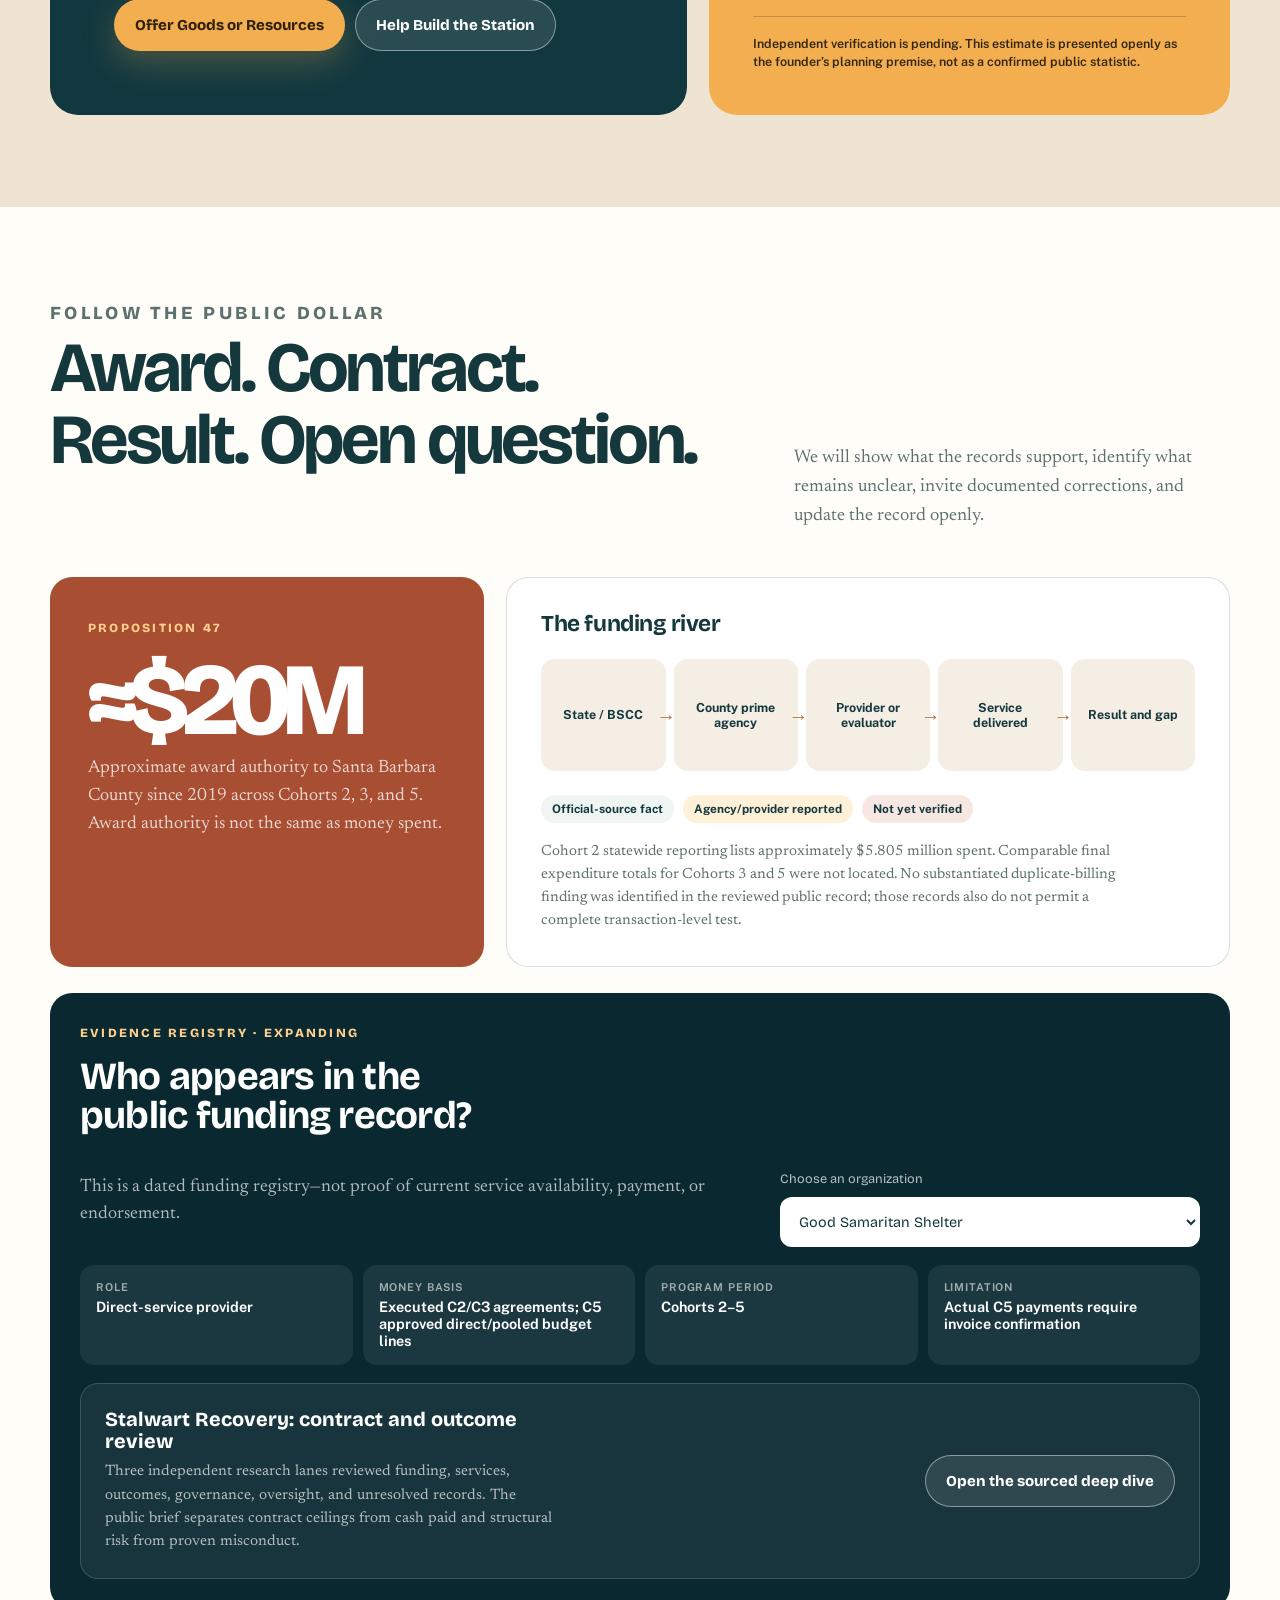
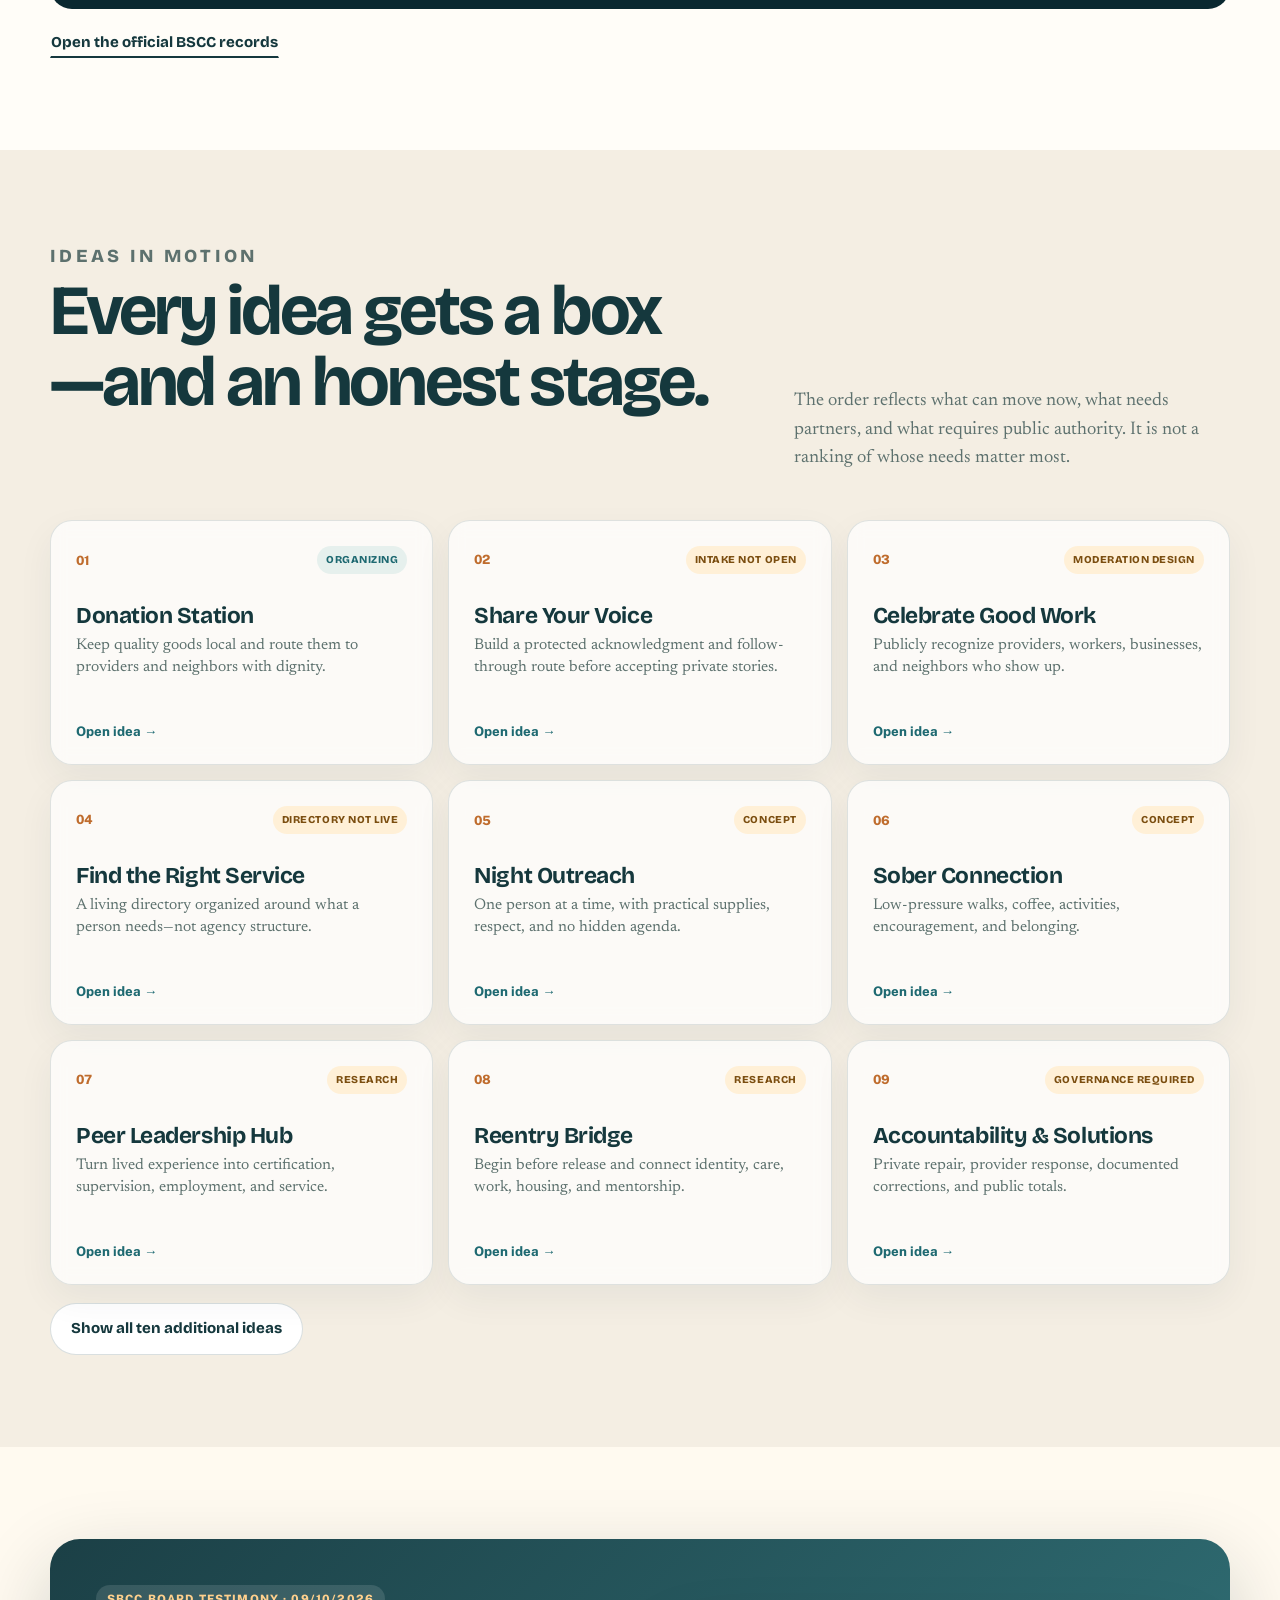
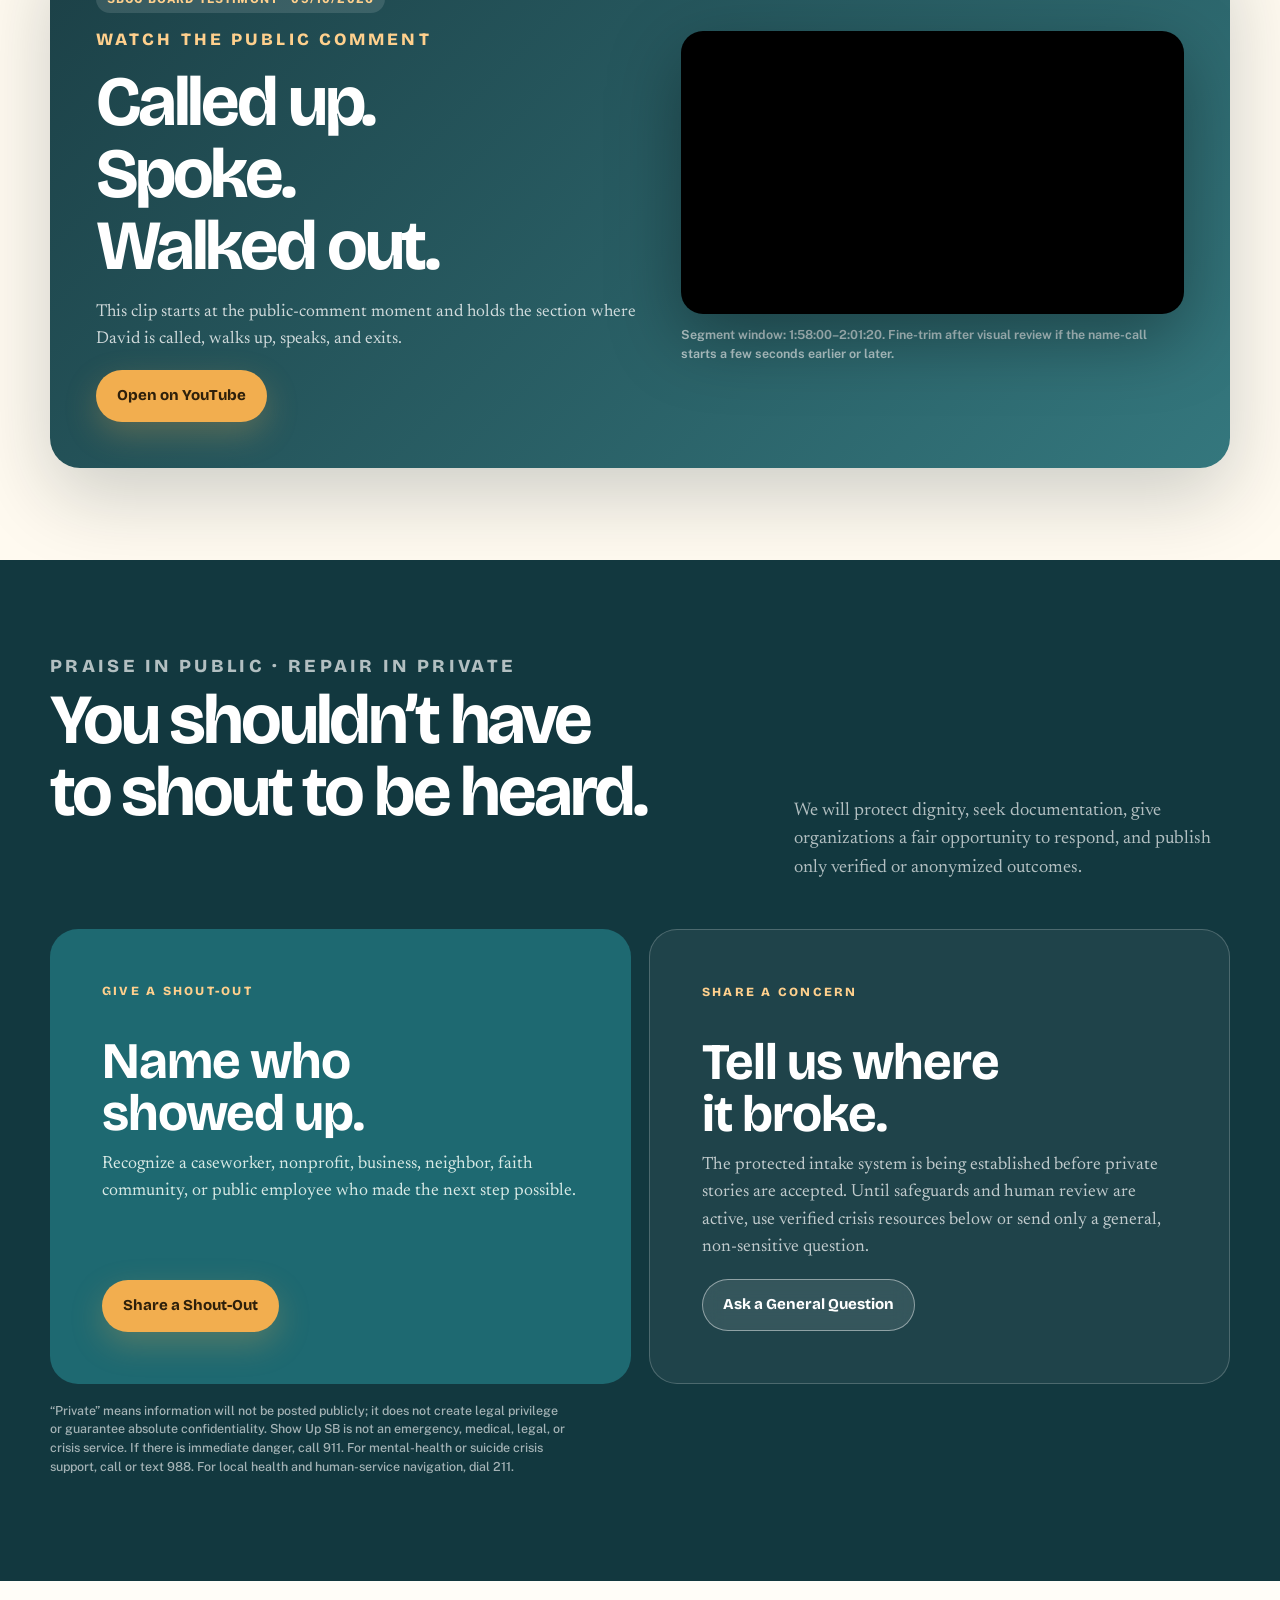
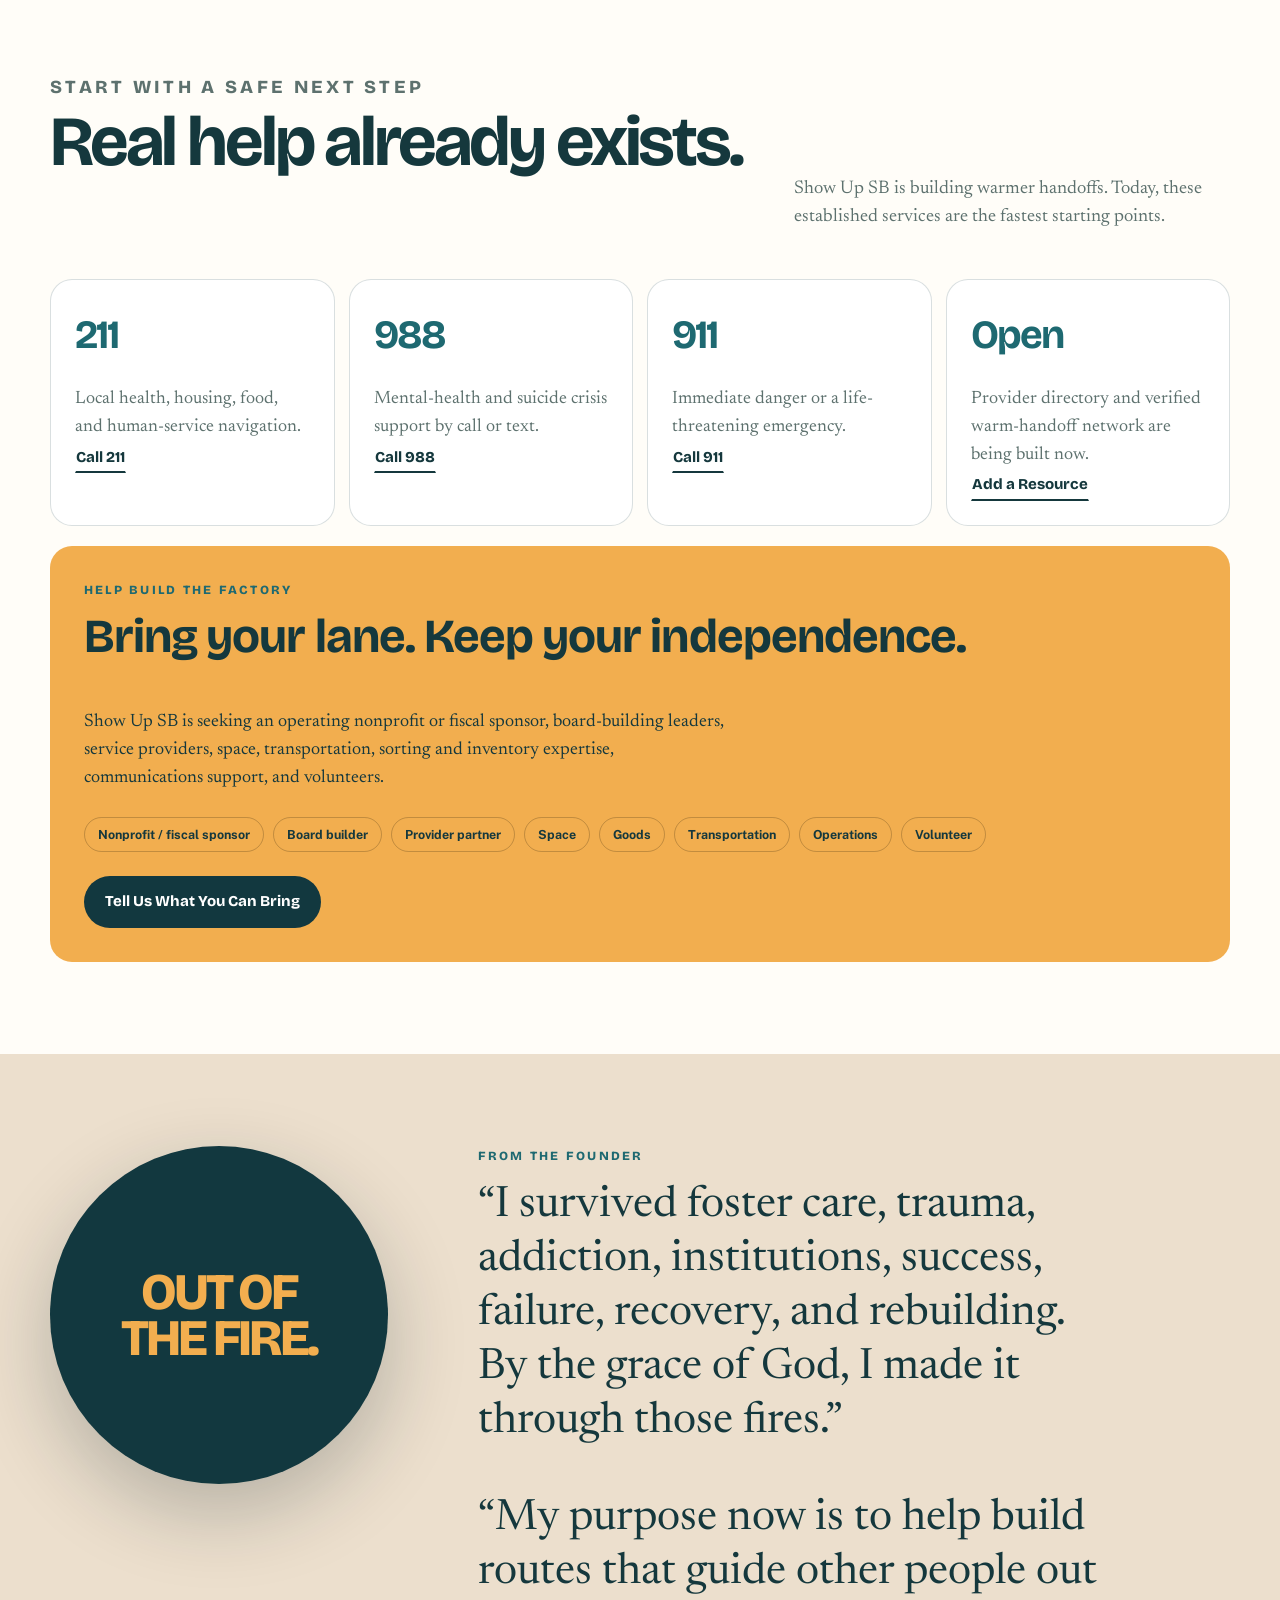
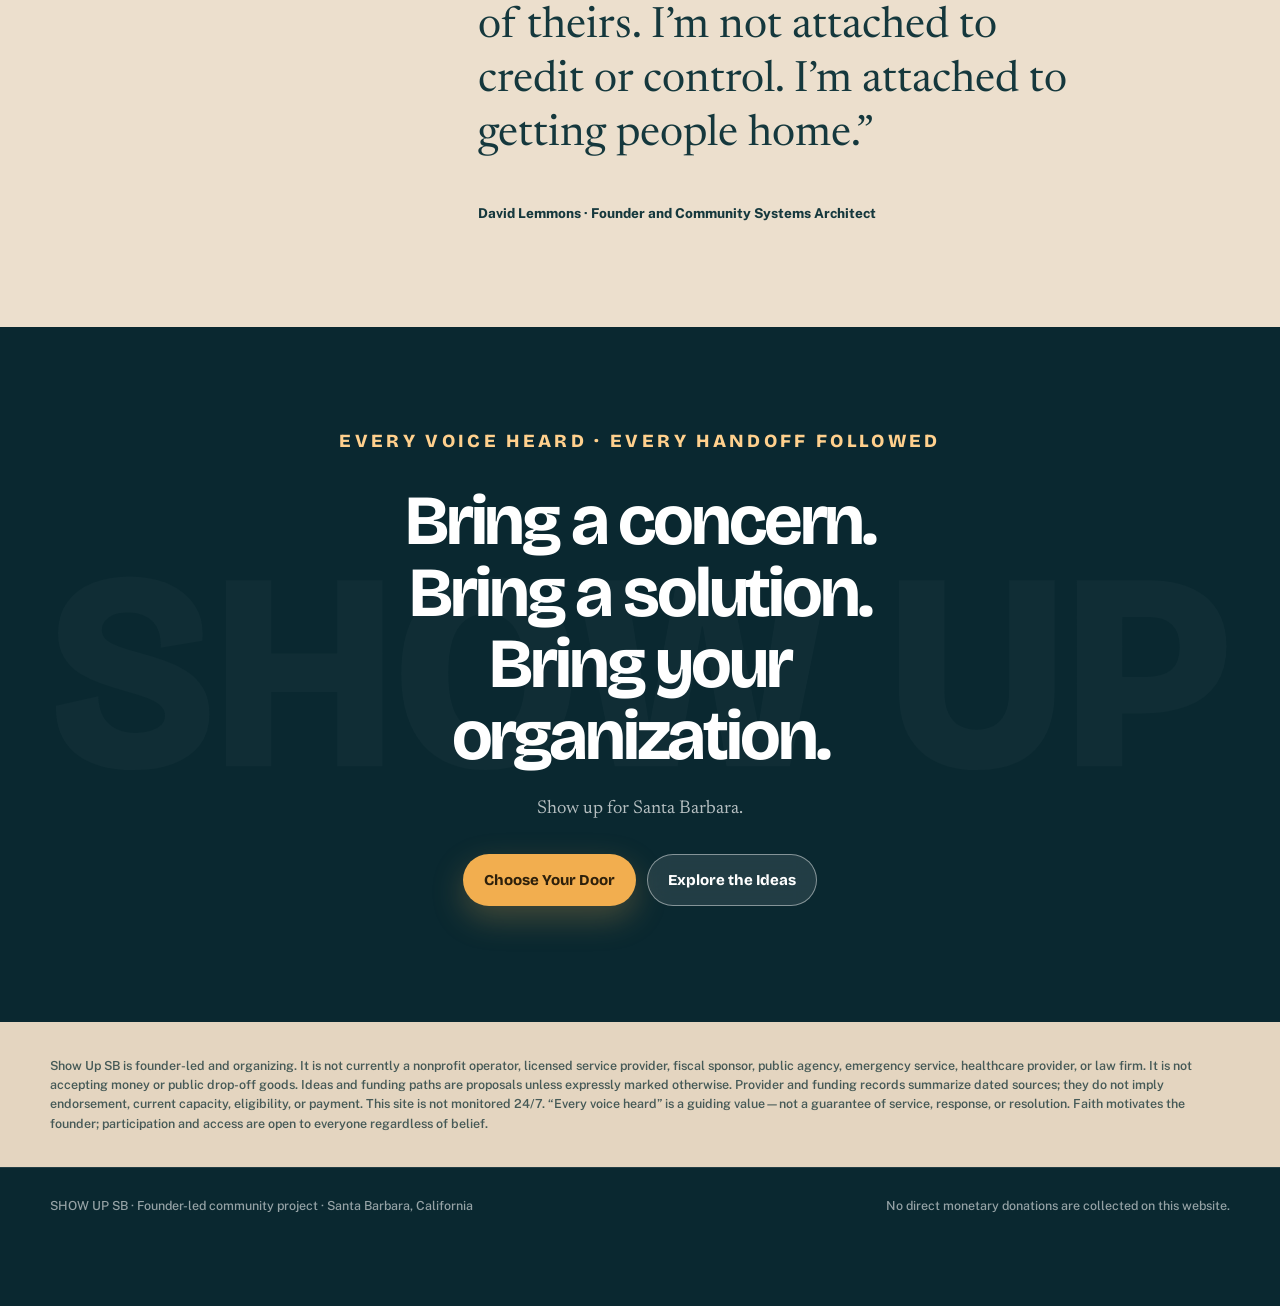
==== commit 57a2e045: "Add SBCC board testimony clip preview" ====
--- a/index.html
+++ b/index.html
@@ -215,6 +215,55 @@
     .door h3 { margin: 28px 0 8px; color: white; }
     .door p { margin: 0; color: rgba(255,255,255,.7); font-size: .98rem; line-height: 1.35; }
 
+
+    /* Board testimony clip */
+    .testimony-clip { background: #fffaf0; }
+    .clip-shell {
+      display: grid;
+      grid-template-columns: minmax(0, 1.05fr) minmax(320px, .95fr);
+      gap: 28px;
+      align-items: center;
+      padding: clamp(26px, 5vw, 46px);
+      border-radius: 30px;
+      background: linear-gradient(135deg, rgba(18,56,63,.96), rgba(30,105,113,.9));
+      color: white;
+      box-shadow: 0 28px 80px rgba(7,31,37,.2);
+      overflow: hidden;
+    }
+    .clip-copy h2 { max-width: 10ch; color: white; margin-bottom: 16px; }
+    .clip-copy p { color: rgba(255,255,255,.78); font-size: 1.08rem; }
+    .clip-copy .clip-meta {
+      display: inline-flex;
+      margin-bottom: 14px;
+      padding: 7px 11px;
+      border-radius: 999px;
+      background: rgba(255,255,255,.12);
+      color: #ffd08d;
+      font: 800 .72rem "Public Sans", sans-serif;
+      letter-spacing: .1em;
+      text-transform: uppercase;
+    }
+    .clip-frame {
+      position: relative;
+      aspect-ratio: 16 / 9;
+      border-radius: 22px;
+      overflow: hidden;
+      background: #000;
+      box-shadow: 0 24px 70px rgba(0,0,0,.34);
+    }
+    .clip-frame iframe {
+      position: absolute;
+      inset: 0;
+      width: 100%;
+      height: 100%;
+      border: 0;
+    }
+    .clip-note {
+      margin-top: 12px;
+      color: rgba(255,255,255,.64);
+      font: 650 .78rem/1.45 "Public Sans", sans-serif;
+    }
+
     /* Donation Station */
     .priority { background: var(--sand); }
     .priority-shell { display: grid; grid-template-columns: minmax(0, 1.1fr) minmax(320px, .9fr); gap: 22px; }
@@ -397,7 +446,7 @@
       .nav-links .button { display: none; }
       .current-status .wrap { display: block; padding-block: 10px; }
       .reset-shell { grid-template-columns: 1fr; }
-      .reset-grid { grid-template-columns: 1fr 1fr; }
+      .reset-grid { grid-template-columns: 1fr; }
 
       .current-status span { display: block; }
       .current-status span:not(:last-child)::after { content: ""; margin: 0; }
@@ -621,6 +670,33 @@
         </details>
       </div>
     </section>
+
+
+    <section class="section testimony-clip" id="board-testimony">
+      <div class="wrap">
+        <div class="clip-shell">
+          <div class="clip-copy">
+            <span class="clip-meta">SBCC Board testimony · 09/10/2026</span>
+            <p class="eyebrow light">Watch the public comment</p>
+            <h2>Called up. Spoke. Walked out.</h2>
+            <p>This clip starts at the public-comment moment and holds the section where David is called, walks up, speaks, and exits.</p>
+            <a class="button primary" href="https://www.youtube.com/watch?v=U_7KECu5wSc&t=7080s" target="_blank" rel="noopener" data-track="board_testimony_youtube">Open on YouTube</a>
+          </div>
+          <div>
+            <div class="clip-frame">
+              <iframe
+                title="SBCC Board testimony clip"
+                src="https://www.youtube-nocookie.com/embed/U_7KECu5wSc?start=7080&end=7280&rel=0&modestbranding=1"
+                loading="lazy"
+                allow="accelerometer; autoplay; clipboard-write; encrypted-media; gyroscope; picture-in-picture; web-share"
+                allowfullscreen></iframe>
+            </div>
+            <p class="clip-note">Segment window: 1:58:00–2:01:20. Fine-trim after visual review if the name-call starts a few seconds earlier or later.</p>
+          </div>
+        </div>
+      </div>
+    </section>
+
 
     <section class="section voice" id="voice">
       <div class="wrap">
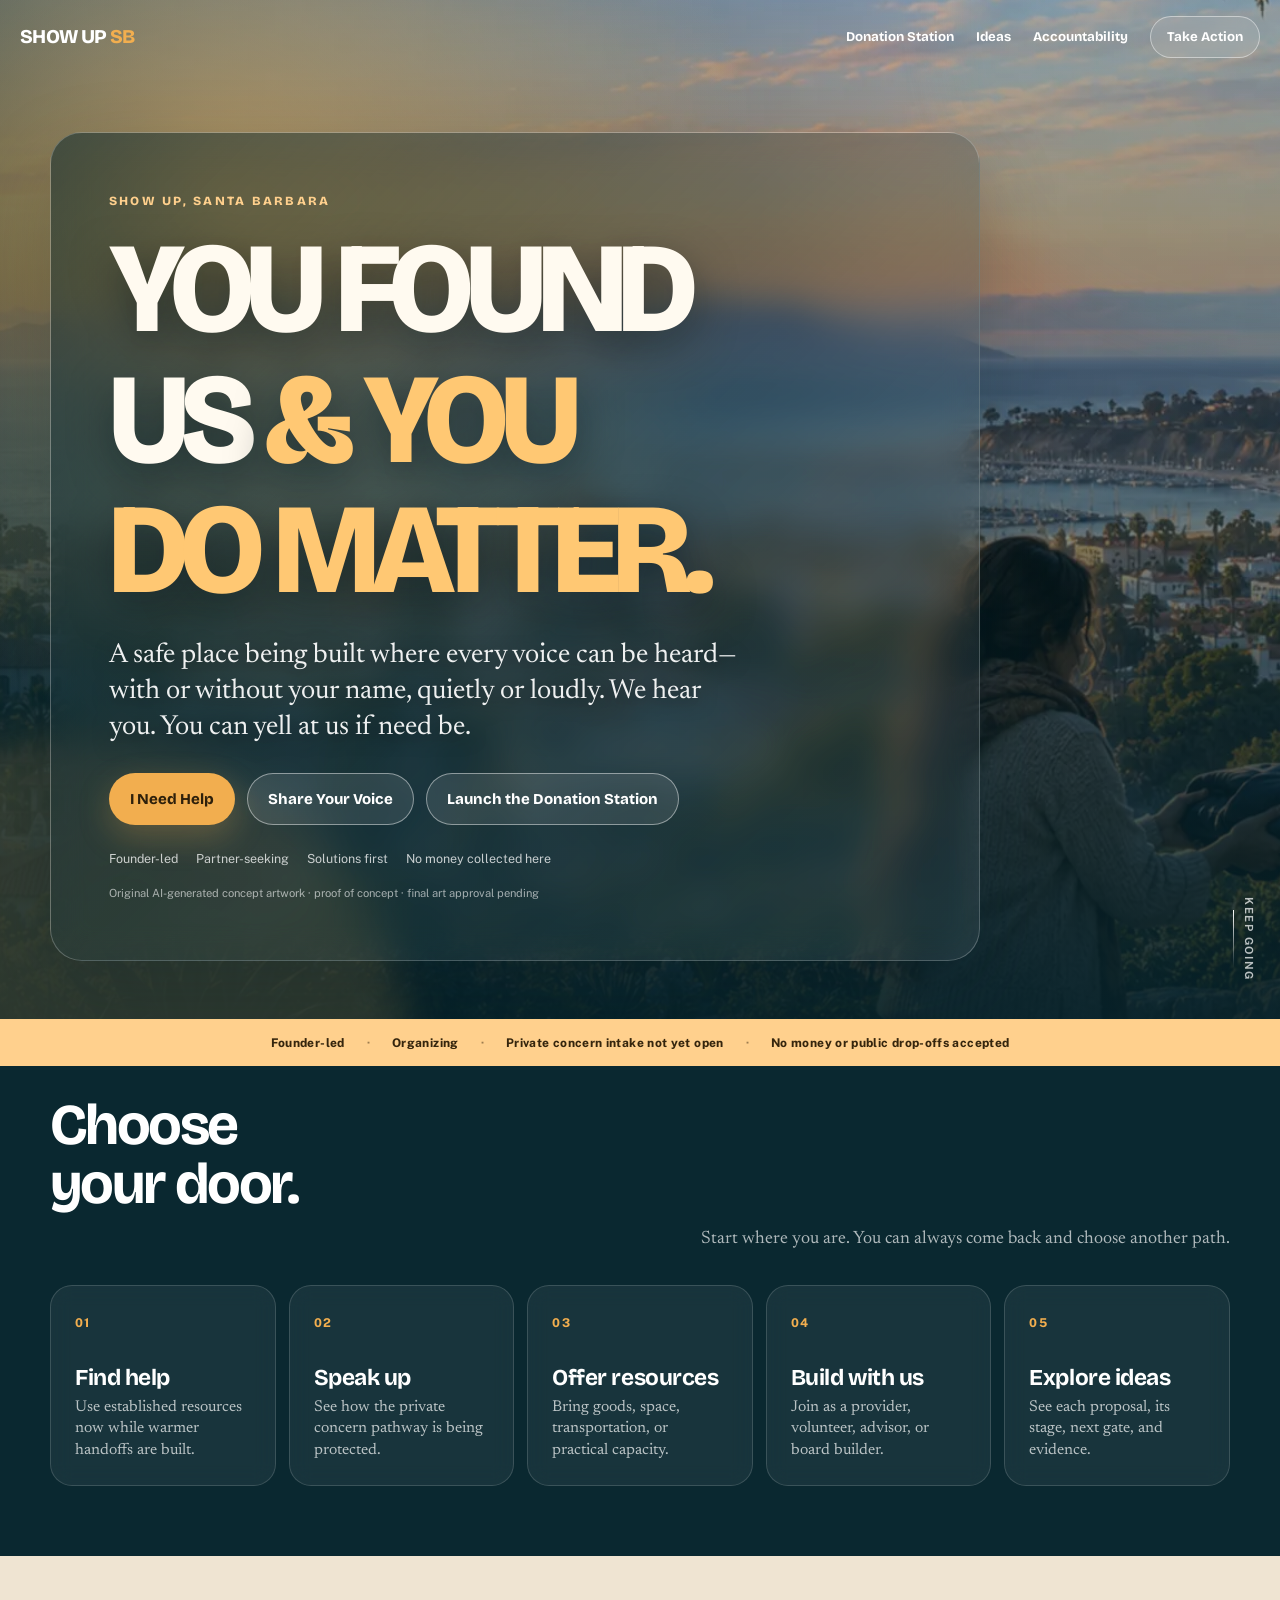
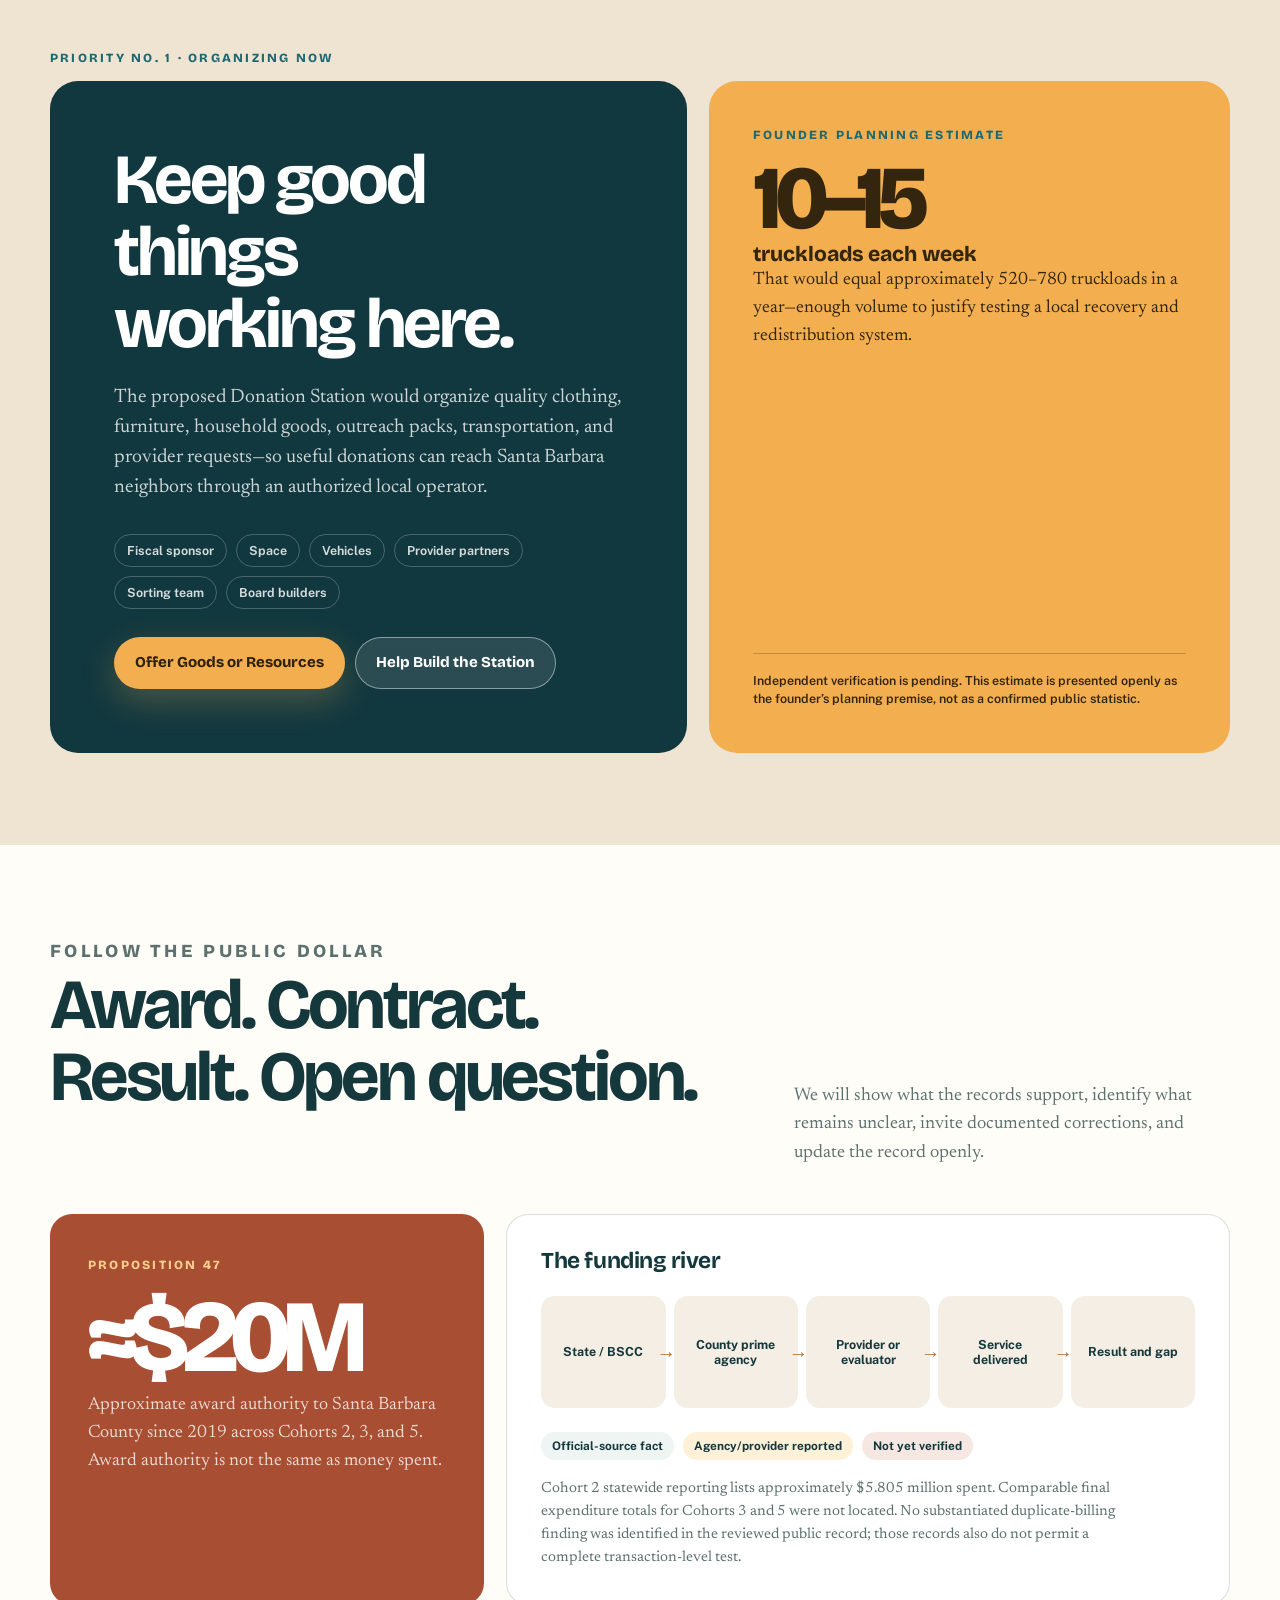
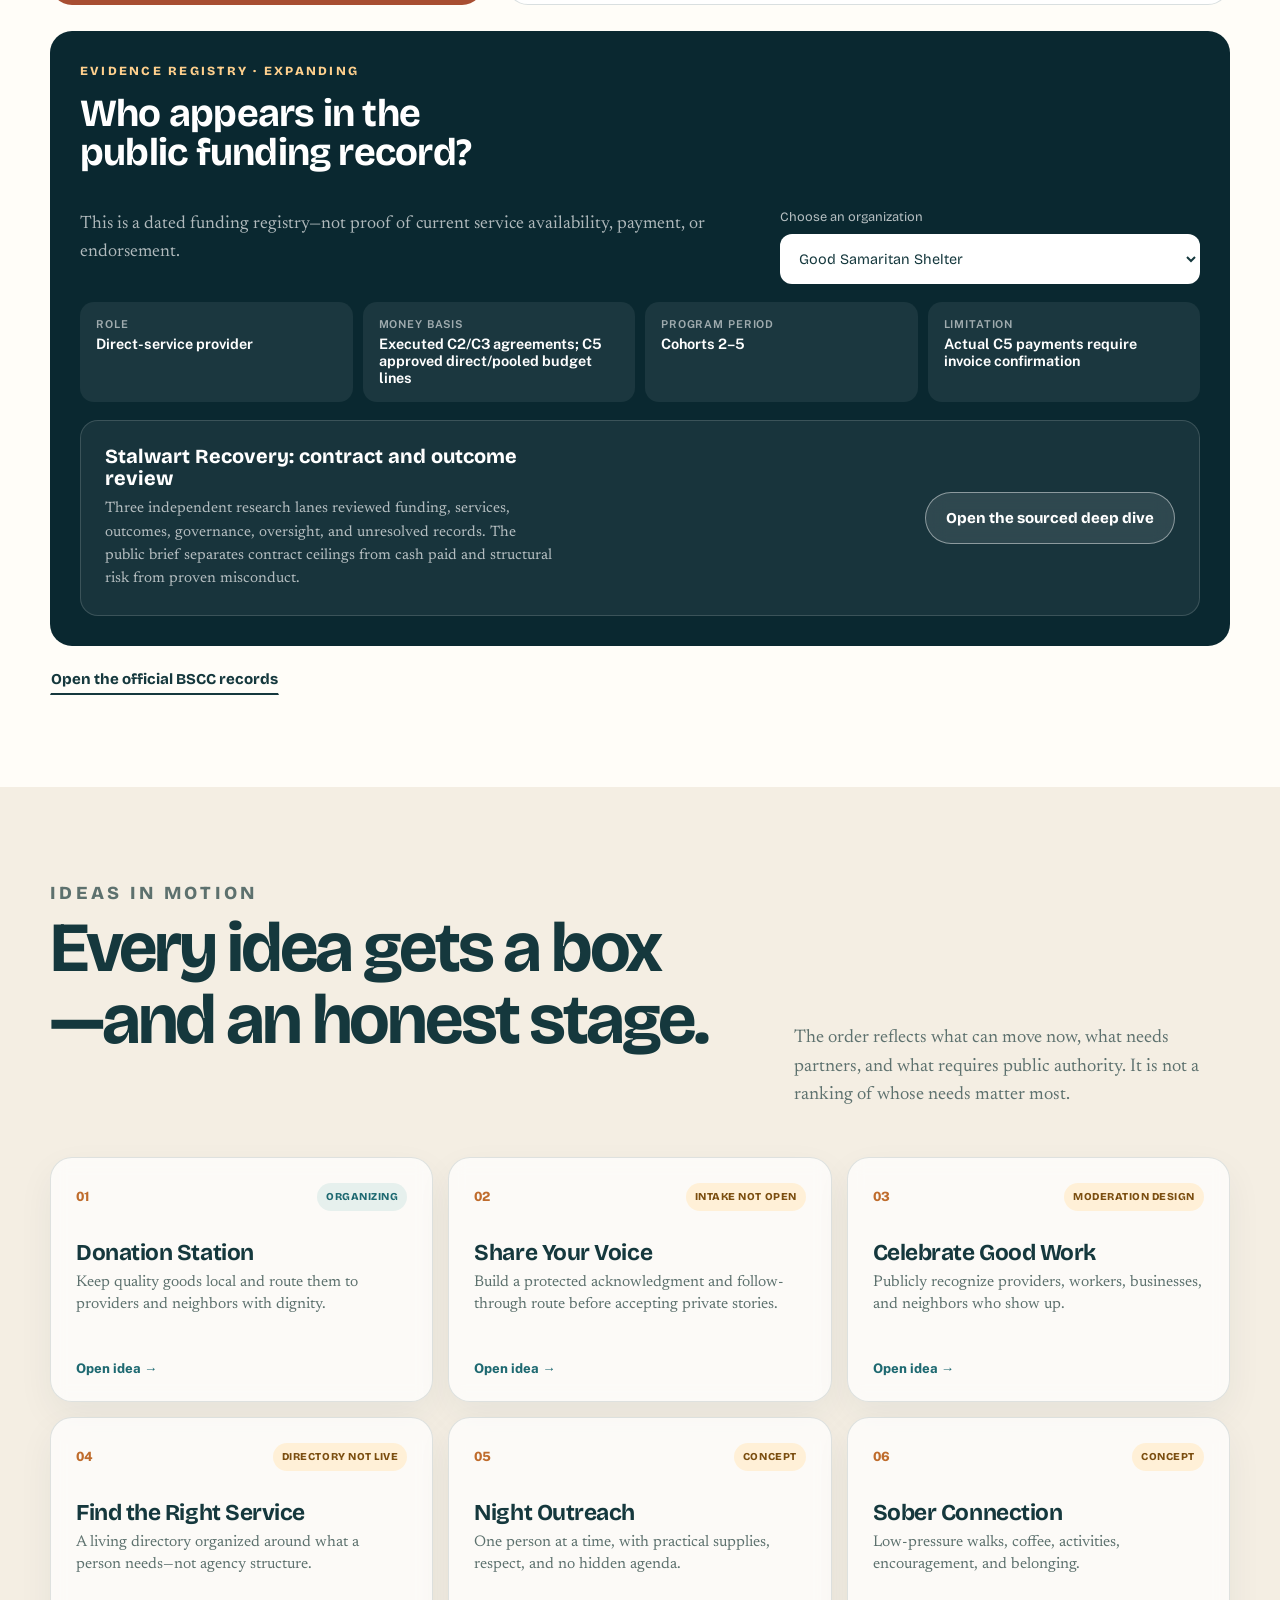
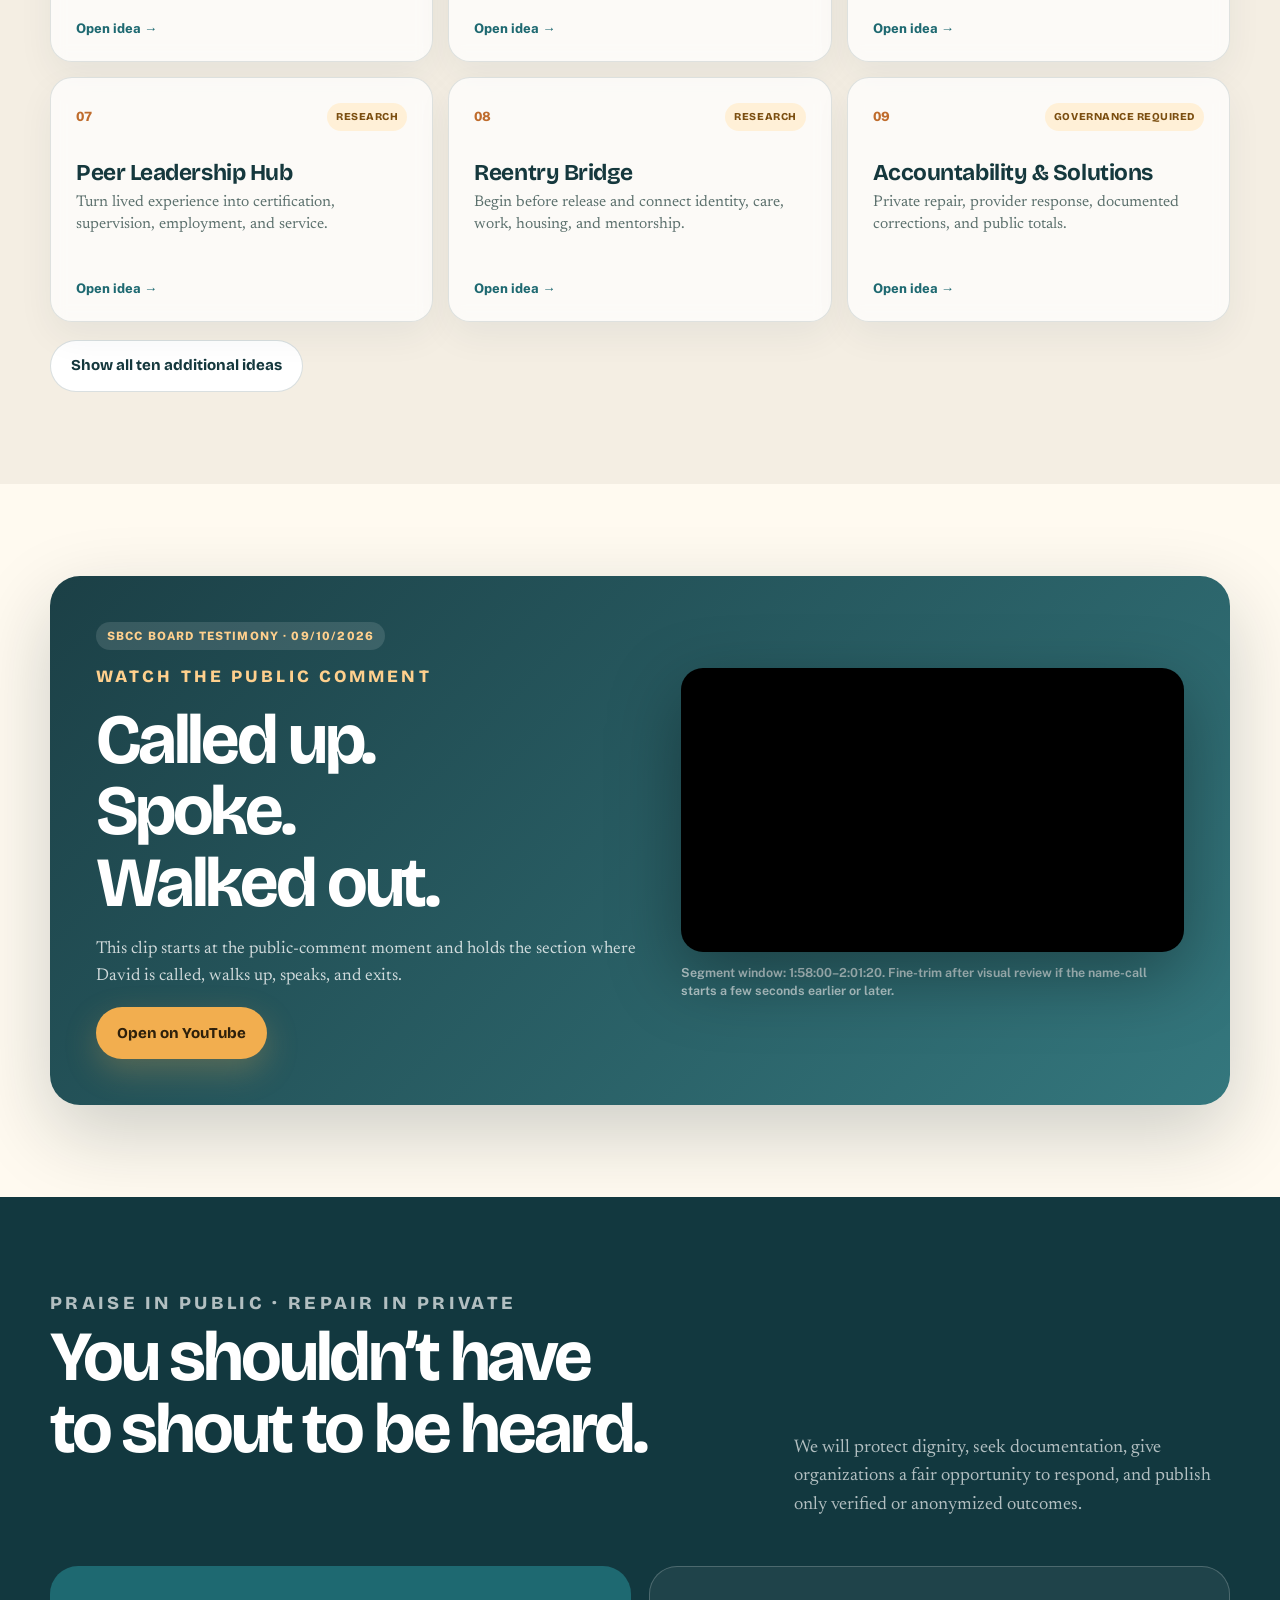
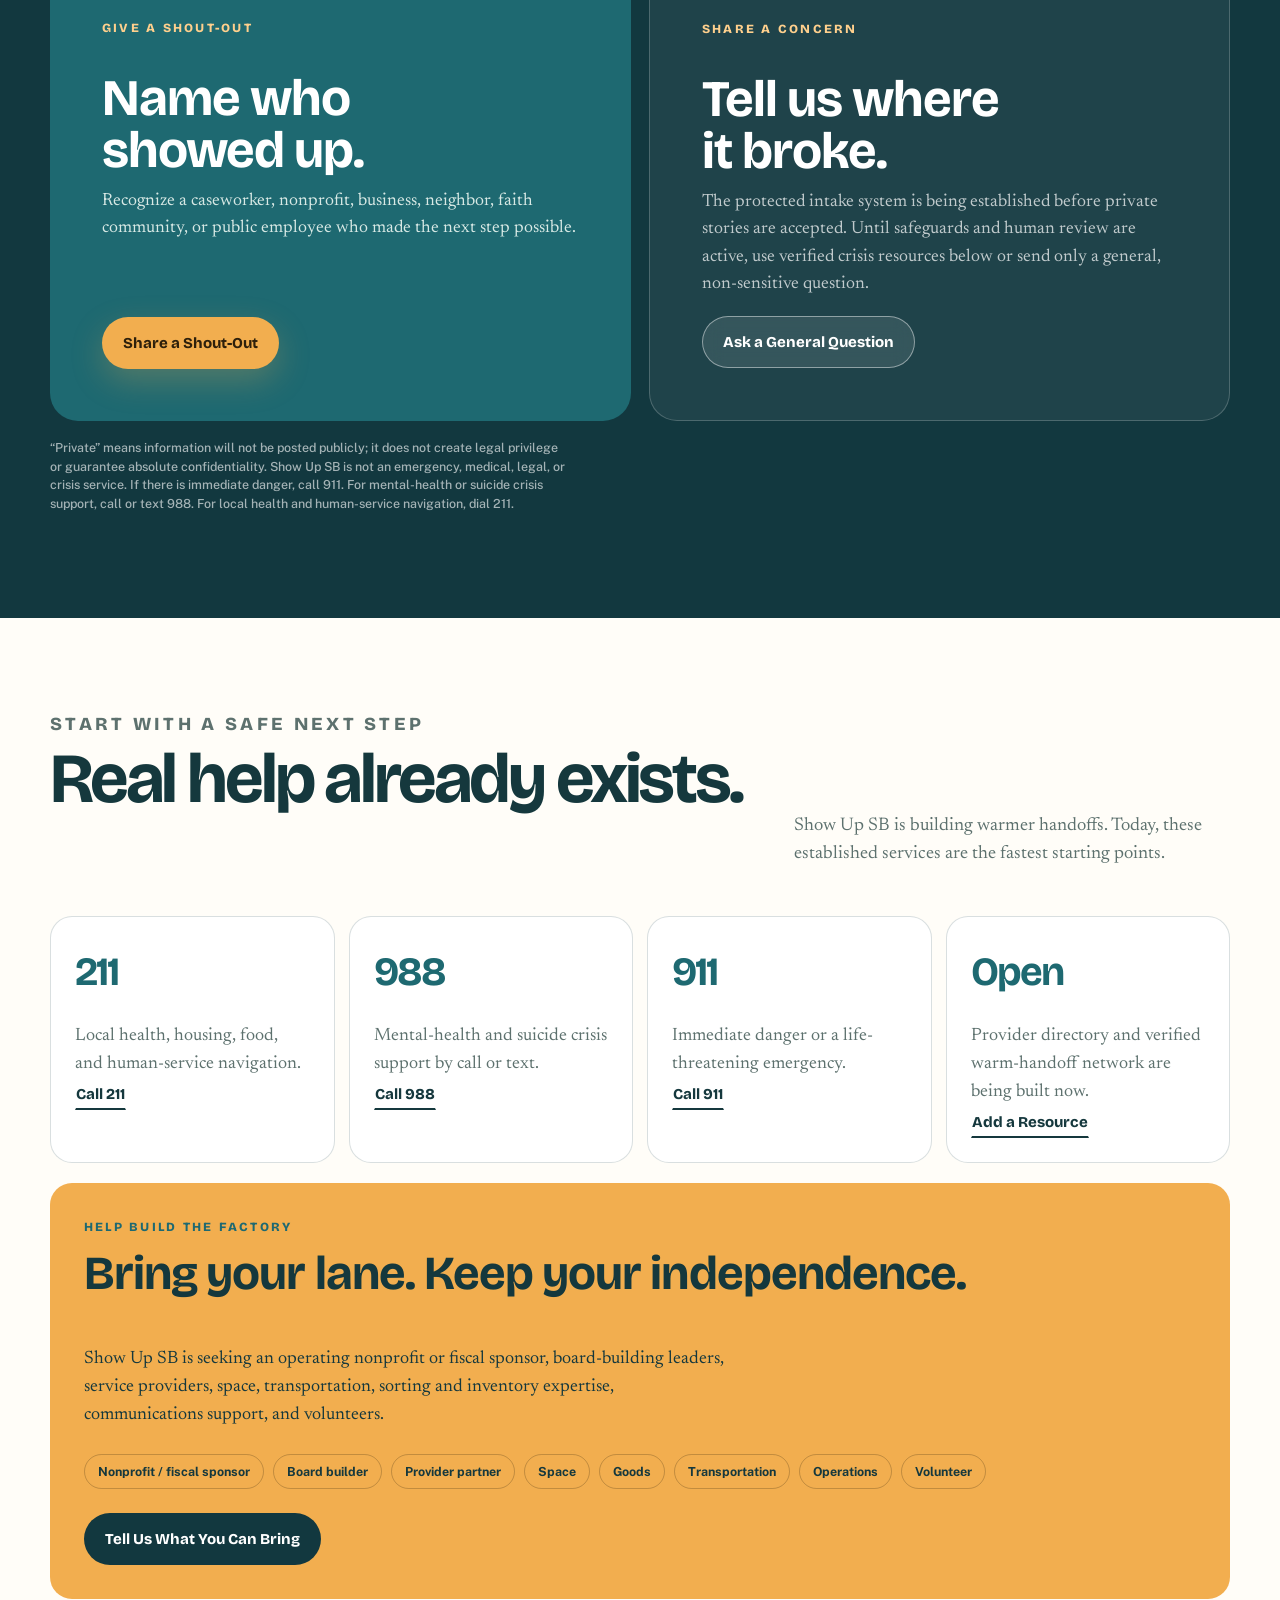
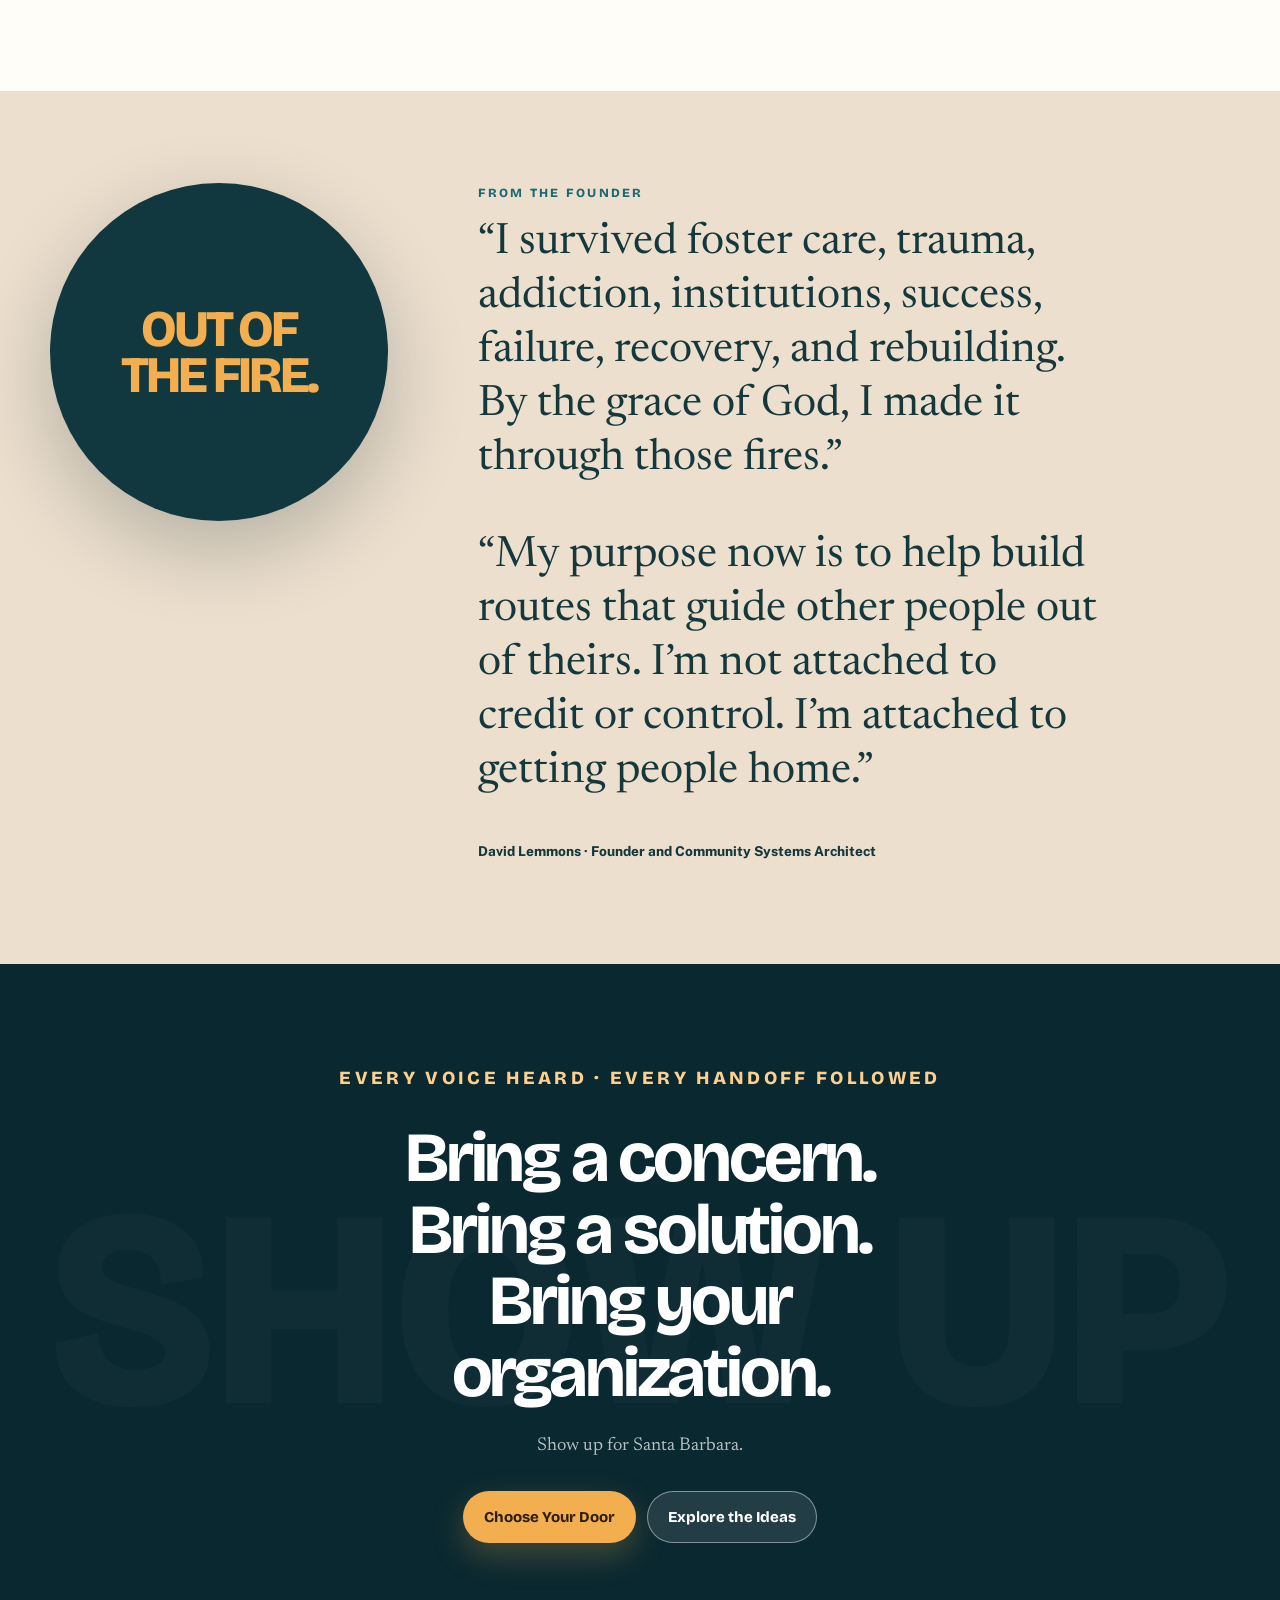
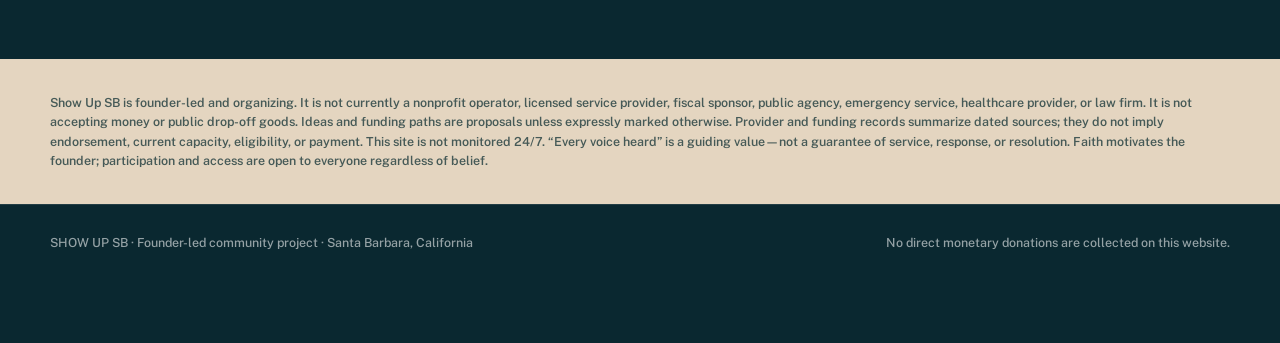
==== commit 68c3d9bc: "Add SBCC board testimony clip to site" ====
--- a/index.html
+++ b/index.html
@@ -4,7 +4,7 @@
   <meta charset="utf-8">
   <meta name="viewport" content="width=device-width,initial-scale=1,viewport-fit=cover">
   <meta name="theme-color" content="#153f46">
-  <meta name="description" content="Show Up SB names where Santa Barbara systems are failing, rebuilds operating procedures, and tracks whether follow-through improves.">
+  <meta name="description" content="Show Up SB connects Santa Barbara voices, providers, resources, and practical solutions—then follows through.">
   <link rel="canonical" href="https://www.showupsb.com/">
   <meta property="og:type" content="website">
   <meta property="og:title" content="Show Up SB — You Found Us & You Do Matter">
@@ -279,17 +279,6 @@
     .needs { display: flex; flex-wrap: wrap; gap: 9px; margin-top: 30px; }
     .need { padding: 8px 12px; border: 1px solid rgba(255,255,255,.23); border-radius: 999px; color: rgba(255,255,255,.82); font: 650 .78rem "Public Sans", sans-serif; }
 
-    /* Operating reset */
-    .operating-reset { background: #fff1e7; border-top: 5px solid var(--clay); border-bottom: 1px solid rgba(168, 78, 50, .2); }
-    .reset-shell { display: grid; grid-template-columns: .86fr 1.14fr; gap: 24px; align-items: stretch; }
-    .reset-lead { padding: clamp(30px, 5vw, 58px); border-radius: 28px; background: var(--clay); color: white; }
-    .reset-lead h2 { max-width: 10ch; margin-bottom: 20px; color: white; }
-    .reset-lead p { color: rgba(255,255,255,.86); font-size: 1.15rem; }
-    .reset-grid { display: grid; grid-template-columns: repeat(2, 1fr); gap: 12px; }
-    .reset-card { padding: 24px; border: 1px solid rgba(168,78,50,.2); border-radius: 18px; background: white; }
-    .reset-card strong { display: block; margin-bottom: 8px; color: var(--clay); font: 800 1.15rem/1.1 "Bricolage Grotesque", sans-serif; }
-    .reset-card p { margin: 0; color: var(--muted); font-size: .98rem; line-height: 1.4; }
-
     /* Accountability */
     .accountability { background: var(--paper); }
     .funding-shell { display: grid; grid-template-columns: .75fr 1.25fr; gap: 22px; }
@@ -445,9 +434,6 @@
       .nav-inner { min-height: 64px; }
       .nav-links .button { display: none; }
       .current-status .wrap { display: block; padding-block: 10px; }
-      .reset-shell { grid-template-columns: 1fr; }
-      .reset-grid { grid-template-columns: 1fr; }
-
       .current-status span { display: block; }
       .current-status span:not(:last-child)::after { content: ""; margin: 0; }
       .router { padding-bottom: 50px; }
@@ -509,27 +495,8 @@
   </section>
 
   <aside class="current-status" aria-label="Current project status">
-    <div class="wrap"><span>Founder-led</span><span>Organizing</span><span>THE CURRENT SYSTEM IS NOT WORKING WELL ENOUGH</span><span>Private concern intake not yet open</span><span>No money or public drop-offs accepted</span></div>
+    <div class="wrap"><span>Founder-led</span><span>Organizing</span><span>Private concern intake not yet open</span><span>No money or public drop-offs accepted</span></div>
   </aside>
-
-  <section class="section operating-reset" id="operating-reset">
-    <div class="wrap">
-      <div class="reset-shell">
-        <article class="reset-lead">
-          <p class="eyebrow light">Plain truth · operating reset</p>
-          <h2>The current system is broken.</h2>
-          <p>We are not going to pretend that every door works, every responsibility is clear, or every handoff is completed. People are being left to navigate disconnected services, unclear ownership, missed follow-through, and processes that can fail them badly. That is not good enough.</p>
-          <p>We understand that not everything can be perfect. But we must agree on the starting point: the standard operating procedures need to be rewritten across the whole package before this system grows.</p>
-        </article>
-        <div class="reset-grid" aria-label="Operating reset commitments">
-          <article class="reset-card"><strong>1 · Name the failure</strong><p>Document what is broken, who owns each step, what evidence exists, and what remains unknown.</p></article>
-          <article class="reset-card"><strong>2 · Rewrite the SOPs</strong><p>Set clear responsibilities, response standards, escalation routes, privacy rules, records, and correction procedures.</p></article>
-          <article class="reset-card"><strong>3 · Test every handoff</strong><p>Verify that a person can move from need to response to resolution without being abandoned between organizations.</p></article>
-          <article class="reset-card"><strong>4 · Report the work</strong><p>Show what changed, what still fails, who is accountable, and what must happen next. No polished language can substitute for proof.</p></article>
-        </div>
-      </div>
-    </div>
-  </section>
 
   <main id="main">
     <section class="router" id="paths">
